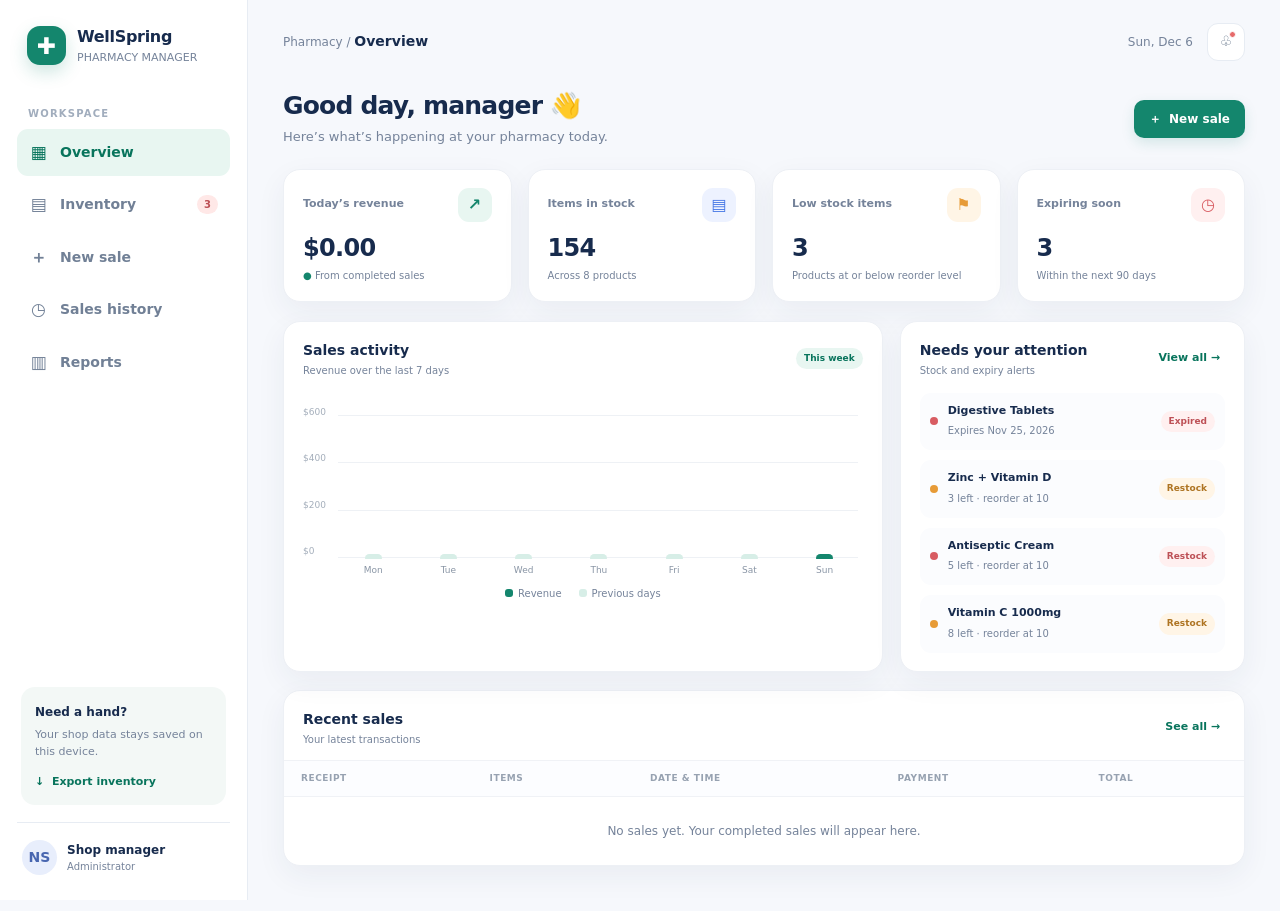
==== index.html @ 54e7984b "Build responsive pharmacy shop management app" ====
<!doctype html>
<html lang="en">
<head>
  <meta charset="utf-8">
  <meta name="viewport" content="width=device-width, initial-scale=1">
  <meta name="theme-color" content="#f6f8fc">
  <title>WellSpring Pharmacy — Shop manager</title>
  <style>
    :root{--ink:#172b4d;--muted:#75839a;--line:#e7ecf3;--bg:#f6f8fc;--white:#fff;--green:#14866d;--green-dark:#08745c;--green-soft:#e8f6f1;--blue:#4778e6;--blue-soft:#edf2ff;--orange:#e79b37;--orange-soft:#fff5e6;--red:#d85c62;--red-soft:#fff0f0;--shadow:0 10px 30px rgba(32,55,92,.06);--radius:17px}
    *{box-sizing:border-box}body{margin:0;background:var(--bg);color:var(--ink);font:14px/1.5 Inter,ui-sans-serif,system-ui,-apple-system,BlinkMacSystemFont,"Segoe UI",sans-serif}button,input,select{font:inherit}button{cursor:pointer}button:focus-visible,input:focus-visible,select:focus-visible{outline:3px solid #a9c5ff;outline-offset:2px}.shell{min-height:100vh}.sidebar{position:fixed;inset:0 auto 0 0;width:248px;background:#fff;border-right:1px solid var(--line);padding:25px 17px;display:flex;flex-direction:column;z-index:5}.brand{display:flex;align-items:center;gap:11px;padding:0 10px 30px}.brand-mark{width:39px;height:39px;border-radius:13px;background:var(--green);display:grid;place-items:center;color:#fff;font-size:23px;font-weight:700;box-shadow:0 7px 17px #14866d35}.brand-name{font-weight:750;font-size:16px;letter-spacing:-.3px}.brand-sub{font-size:11px;color:var(--muted);margin-top:1px}.nav-label{padding:9px 11px 8px;color:#a1adbd;font-size:10px;font-weight:750;letter-spacing:1.2px;text-transform:uppercase}.nav{display:grid;gap:5px}.nav-btn{display:flex;align-items:center;gap:12px;width:100%;border:0;background:transparent;color:#718096;text-align:left;padding:11px 12px;border-radius:11px;font-weight:600;transition:.18s}.nav-btn:hover{background:#f5f8fa;color:var(--ink)}.nav-btn.active{background:var(--green-soft);color:var(--green-dark)}.nav-icon{width:19px;text-align:center;font-size:17px}.nav-count{margin-left:auto;background:#ffe8e7;color:#bd5056;font-size:10px;font-weight:700;padding:2px 7px;border-radius:20px}.side-bottom{margin-top:auto}.help-card{background:#f3f8f6;padding:14px;border-radius:14px;margin:12px 4px 17px}.help-card strong{font-size:12px}.help-card p{color:var(--muted);font-size:11px;margin:5px 0 10px}.help-card button{border:0;background:transparent;color:var(--green-dark);font-weight:700;padding:0;font-size:11px}.profile{display:flex;align-items:center;gap:10px;border-top:1px solid var(--line);padding:17px 5px 0}.avatar{width:35px;height:35px;border-radius:50%;display:grid;place-items:center;background:#e8eefc;color:#4866b0;font-weight:750}.profile-name{font-size:12px;font-weight:700}.profile-role{font-size:10px;color:var(--muted)}.main{margin-left:248px;max-width:1800px;padding:0 35px 45px}.topbar{height:83px;display:flex;justify-content:space-between;align-items:center}.crumb{font-size:12px;color:var(--muted)}.crumb strong{color:var(--ink);font-size:14px}.top-actions{display:flex;align-items:center;gap:14px}.today{font-size:12px;color:var(--muted)}.icon-btn{width:38px;height:38px;border:1px solid var(--line);border-radius:11px;background:#fff;color:#5d6e84;position:relative}.icon-btn .dot{position:absolute;width:7px;height:7px;border-radius:50%;background:#e66a6a;right:8px;top:7px;border:1px solid white}.mobile-brand,.menu-toggle{display:none}.page{display:none}.page.active{display:block}.welcome{display:flex;justify-content:space-between;align-items:center;margin:8px 0 22px}.welcome h1{font-size:25px;line-height:1.2;letter-spacing:-.8px;margin:0 0 6px}.welcome p{color:var(--muted);margin:0;font-size:13px}.primary,.secondary,.danger-btn{border:0;border-radius:10px;padding:10px 15px;font-size:12px;font-weight:700;display:inline-flex;align-items:center;justify-content:center;gap:7px;transition:.15s}.primary{background:var(--green);color:white;box-shadow:0 5px 13px #14866d25}.primary:hover{background:var(--green-dark)}.secondary{background:white;border:1px solid var(--line);color:#4b5c72}.secondary:hover{background:#f7f9fc}.danger-btn{background:var(--red-soft);color:var(--red)}.stats{display:grid;grid-template-columns:repeat(4,minmax(0,1fr));gap:16px;margin-bottom:19px}.stat-card,.panel{background:#fff;border:1px solid #edf0f5;border-radius:var(--radius);box-shadow:var(--shadow)}.stat-card{padding:18px 19px;min-height:126px}.stat-top{display:flex;align-items:center;justify-content:space-between;color:var(--muted);font-size:11px;font-weight:600}.stat-icon{width:34px;height:34px;border-radius:11px;display:grid;place-items:center;font-size:16px}.stat-icon.green{background:var(--green-soft);color:var(--green)}.stat-icon.blue{background:var(--blue-soft);color:var(--blue)}.stat-icon.orange{background:var(--orange-soft);color:var(--orange)}.stat-icon.red{background:var(--red-soft);color:var(--red)}.stat-value{font-size:24px;letter-spacing:-.7px;font-weight:750;margin:8px 0 0}.stat-note{font-size:10px;color:var(--muted);margin-top:2px}.positive{color:var(--green);font-weight:700}.content-grid{display:grid;grid-template-columns:minmax(0,1.65fr) minmax(270px,.95fr);gap:17px;margin-bottom:18px}.panel{padding:18px 19px}.panel-head{display:flex;align-items:center;justify-content:space-between;margin-bottom:15px}.panel-title{font-size:14px;font-weight:730}.panel-sub{font-size:10px;color:var(--muted);margin-top:2px}.text-link{border:0;background:transparent;color:var(--green-dark);font-weight:700;font-size:11px;padding:5px}.chart-wrap{height:190px;position:relative;padding:16px 3px 22px 34px}.chart-grid{position:absolute;inset:22px 5px 24px 35px;display:flex;flex-direction:column;justify-content:space-between}.grid-line{height:1px;width:100%;background:#eef1f5}.chart-y{position:absolute;top:13px;left:0;bottom:24px;display:flex;flex-direction:column;justify-content:space-between;color:#a3adba;font-size:9px}.bars{position:absolute;inset:21px 5px 24px 37px;display:flex;align-items:end;justify-content:space-around;gap:9px}.bar-group{height:100%;flex:1;display:flex;align-items:end;justify-content:center;gap:4px;position:relative}.bar{width:min(17px,38%);border-radius:5px 5px 1px 1px;background:#d7eee7;min-height:4px}.bar.primary-bar{background:var(--green)}.bar-label{position:absolute;bottom:-19px;color:#8995a5;font-size:9px}.legend{display:flex;justify-content:center;gap:17px;margin-top:3px;color:var(--muted);font-size:10px}.legend span{display:flex;align-items:center;gap:5px}.legend i{width:8px;height:8px;border-radius:3px;background:var(--green)}.legend .light{background:#d7eee7}.alert-list{display:grid;gap:10px}.alert-item{display:flex;align-items:center;gap:10px;padding:10px;background:#fbfcfe;border-radius:11px}.alert-indicator{width:8px;height:8px;flex:none;border-radius:50%;background:var(--orange)}.alert-indicator.red{background:var(--red)}.alert-info{min-width:0;flex:1}.alert-info strong{display:block;font-size:11px;white-space:nowrap;overflow:hidden;text-overflow:ellipsis}.alert-info small{color:var(--muted);font-size:10px}.alert-tag,.badge{display:inline-flex;align-items:center;border-radius:20px;padding:4px 8px;font-size:9px;font-weight:700;white-space:nowrap}.alert-tag{background:var(--orange-soft);color:#ae7422}.alert-tag.red,.badge.expired{background:var(--red-soft);color:#bd5056}.table-panel{padding:0;overflow:hidden}.table-panel .panel-head{padding:18px 19px 13px;margin:0}.table-wrap{overflow:auto}table{width:100%;border-collapse:collapse;text-align:left;white-space:nowrap}th{font-size:9px;color:#97a2b1;font-weight:700;text-transform:uppercase;letter-spacing:.55px;padding:11px 17px;border-top:1px solid #f0f2f6;border-bottom:1px solid #f0f2f6;background:#fcfdff}td{padding:12px 17px;border-bottom:1px solid #f1f3f6;font-size:11px}tbody tr:last-child td{border-bottom:0}.product{display:flex;align-items:center;gap:9px}.product-icon{width:32px;height:32px;border-radius:9px;background:#eef5ff;display:grid;place-items:center;font-size:15px}.product strong{display:block;font-size:11px}.product small{display:block;color:var(--muted);font-size:9px;margin-top:1px}.qty{font-weight:700}.badge.ok{background:var(--green-soft);color:var(--green-dark)}.badge.low{background:var(--orange-soft);color:#ad7426}.badge.expiry{background:var(--blue-soft);color:#5573c7}.empty{padding:25px;text-align:center;color:var(--muted);font-size:12px}.section-title{font-size:20px;letter-spacing:-.5px;margin:8px 0 4px}.section-description{color:var(--muted);font-size:12px;margin:0 0 20px}.toolbar{display:flex;align-items:center;gap:9px;flex-wrap:wrap;margin-bottom:13px}.search-wrap{position:relative;flex:1;min-width:190px}.search-wrap input{width:100%;padding:10px 12px 10px 34px;border:1px solid var(--line);border-radius:10px;background:#fff;font-size:11px}.search-glass{position:absolute;left:12px;top:9px;color:#9aa6b5}.toolbar select,.form-field input,.form-field select{border:1px solid var(--line);border-radius:10px;padding:10px 12px;background:#fff;color:var(--ink);font-size:11px}.toolbar select{min-width:125px}.inventory-actions{display:flex;gap:8px}.action-btn{border:0;background:transparent;color:#7f8ba0;padding:5px 7px;border-radius:7px;font-size:12px}.action-btn:hover{background:#f0f5f3;color:var(--green-dark)}.sales-grid{display:grid;grid-template-columns:minmax(0,1.3fr) minmax(270px,.7fr);gap:17px}.sale-product{display:flex;align-items:center;justify-content:space-between;padding:12px 0;border-bottom:1px solid #f0f2f6;gap:12px}.sale-product:last-child{border:0}.sale-product strong{font-size:11px}.sale-product small{display:block;color:var(--muted);font-size:10px}.sale-right{display:flex;align-items:center;gap:10px}.sale-right b{font-size:11px}.add-cart{background:var(--green-soft);color:var(--green-dark);border:0;border-radius:8px;width:28px;height:28px;font-size:17px;font-weight:600}.cart-line{display:flex;justify-content:space-between;align-items:center;gap:8px;padding:11px 0;border-bottom:1px solid #f0f2f6;font-size:11px}.cart-line small{color:var(--muted);display:block}.qty-control{display:flex;align-items:center;gap:8px}.qty-control button{border:1px solid var(--line);background:#fff;border-radius:6px;width:22px;height:22px}.cart-total{display:flex;justify-content:space-between;border-top:1px solid var(--line);padding-top:14px;margin:12px 0;font-weight:750;font-size:14px}.cart-checkout{width:100%}.muted{color:var(--muted)}.report-cards{display:grid;grid-template-columns:repeat(3,minmax(0,1fr));gap:15px;margin-bottom:18px}.report-card{padding:17px;border-radius:14px;background:#fff;border:1px solid var(--line)}.report-card span{font-size:11px;color:var(--muted)}.report-card strong{display:block;font-size:21px;margin-top:5px}.modal-backdrop{position:fixed;inset:0;background:#14233c70;display:none;align-items:center;justify-content:center;padding:18px;z-index:20}.modal-backdrop.open{display:flex}.modal{width:min(100%,480px);max-height:90vh;overflow:auto;background:#fff;border-radius:18px;padding:22px;box-shadow:0 25px 80px #10244338}.modal-head{display:flex;justify-content:space-between;align-items:start;margin-bottom:16px}.modal-head h2{font-size:18px;margin:0}.modal-head p{font-size:11px;color:var(--muted);margin:4px 0 0}.close-btn{border:0;background:#f2f5f8;border-radius:8px;width:30px;height:30px;font-size:16px;color:#64738a}.form-grid{display:grid;grid-template-columns:1fr 1fr;gap:12px}.form-field{display:grid;gap:5px}.form-field.full{grid-column:1/-1}.form-field label{font-size:10px;font-weight:700;color:#5c6b80}.form-field input,.form-field select{width:100%;font-size:12px}.modal-actions{display:flex;justify-content:flex-end;gap:8px;margin-top:18px}.toast{position:fixed;bottom:23px;right:23px;padding:12px 16px;border-radius:11px;background:#183c36;color:white;font-size:12px;font-weight:650;box-shadow:var(--shadow);opacity:0;transform:translateY(10px);pointer-events:none;transition:.2s;z-index:30}.toast.show{opacity:1;transform:translateY(0)}.mobile-nav{display:none}
    @media(max-width:1100px){.main{padding-left:24px;padding-right:24px}.sidebar{width:220px}.main{margin-left:220px}.stats{gap:11px}.stat-card{padding:16px}.content-grid{grid-template-columns:minmax(0,1.4fr) minmax(250px,.9fr)}}
    @media(max-width:820px){.sidebar{width:72px;padding:20px 10px}.brand{justify-content:center;padding:0 0 26px}.brand-copy,.nav-label,.nav-btn .nav-text,.nav-count,.help-card,.profile-copy{display:none}.nav-btn{justify-content:center;padding:12px 8px}.nav-icon{font-size:19px}.profile{justify-content:center;padding-top:14px}.main{margin-left:72px}.stats{grid-template-columns:repeat(2,minmax(0,1fr))}.content-grid,.sales-grid{grid-template-columns:1fr}.alerts-panel{order:2}}
    @media(max-width:560px){body{padding-bottom:66px}.sidebar{display:none}.main{margin-left:0;padding:0 15px 25px}.topbar{height:63px}.mobile-brand{display:flex;align-items:center;gap:8px;font-weight:750;font-size:13px}.mobile-brand .brand-mark{width:30px;height:30px;border-radius:10px;font-size:18px}.topbar .crumb{display:none}.top-actions{gap:8px}.today{font-size:10px}.icon-btn{width:34px;height:34px}.welcome{align-items:flex-start;gap:10px;margin:8px 0 17px}.welcome h1{font-size:21px}.welcome p{font-size:11px}.welcome .primary{padding:9px 10px;font-size:10px;white-space:nowrap}.stats{gap:9px;margin-bottom:12px}.stat-card{min-height:111px;padding:13px;border-radius:14px}.stat-value{font-size:21px}.stat-top{font-size:10px}.stat-icon{width:30px;height:30px}.stat-note{font-size:9px}.content-grid{gap:12px;margin-bottom:12px}.panel{padding:14px;border-radius:14px}.table-panel{padding:0}.table-panel .panel-head{padding:15px 14px 11px}.table-panel th,.table-panel td{padding-left:12px;padding-right:12px}.chart-wrap{height:170px}.report-cards{grid-template-columns:1fr;gap:9px}.report-card{padding:13px}.report-card strong{font-size:18px}.section-title{font-size:19px}.mobile-nav{position:fixed;display:flex;inset:auto 0 0;height:64px;background:#fff;border-top:1px solid var(--line);z-index:10;justify-content:space-around;padding:5px 4px max(5px,env(safe-area-inset-bottom))}.mobile-nav .nav-btn{display:flex;flex-direction:column;gap:2px;width:25%;padding:5px 1px;font-size:9px;border-radius:9px}.mobile-nav .nav-icon{font-size:17px}.mobile-nav .nav-text{display:block}.mobile-nav .nav-count{display:none}.toolbar select{flex:1;min-width:95px}.search-wrap{min-width:100%}.inventory-actions{margin-left:auto}.toast{left:15px;right:15px;bottom:76px;text-align:center}.form-grid{grid-template-columns:1fr}.form-field.full{grid-column:auto}.modal{padding:18px}}
  </style>
</head>
<body>
  <div class="shell">
    <aside class="sidebar" aria-label="Main navigation">
      <div class="brand"><div class="brand-mark">✚</div><div class="brand-copy"><div class="brand-name">WellSpring</div><div class="brand-sub">PHARMACY MANAGER</div></div></div>
      <div class="nav-label">Workspace</div>
      <nav class="nav">
        <button class="nav-btn active" data-page="dashboard"><span class="nav-icon">▦</span><span class="nav-text">Overview</span></button>
        <button class="nav-btn" data-page="inventory"><span class="nav-icon">▤</span><span class="nav-text">Inventory</span><span class="nav-count" id="lowStockCount">0</span></button>
        <button class="nav-btn" data-page="sales"><span class="nav-icon">＋</span><span class="nav-text">New sale</span></button>
        <button class="nav-btn" data-page="history"><span class="nav-icon">◷</span><span class="nav-text">Sales history</span></button>
        <button class="nav-btn" data-page="reports"><span class="nav-icon">▥</span><span class="nav-text">Reports</span></button>
      </nav>
      <div class="side-bottom"><div class="help-card"><strong>Need a hand?</strong><p>Your shop data stays saved on this device.</p><button id="exportSide">↓ &nbsp;Export inventory</button></div><div class="profile"><div class="avatar">NS</div><div class="profile-copy"><div class="profile-name">Shop manager</div><div class="profile-role">Administrator</div></div></div></div>
    </aside>
    <main class="main">
      <header class="topbar"><div class="mobile-brand"><div class="brand-mark">✚</div>WellSpring</div><div class="crumb">Pharmacy / <strong id="crumbTitle">Overview</strong></div><div class="top-actions"><span class="today" id="todayLabel"></span><button class="icon-btn" id="alertButton" aria-label="View stock alerts">♧<span class="dot"></span></button></div></header>
      <section class="page active" id="page-dashboard">
        <div class="welcome"><div><h1>Good day, manager 👋</h1><p>Here’s what’s happening at your pharmacy today.</p></div><button class="primary" data-go="sales">＋ &nbsp;New sale</button></div>
        <div class="stats">
          <article class="stat-card"><div class="stat-top"><span>Today’s revenue</span><span class="stat-icon green">↗</span></div><div class="stat-value" id="todayRevenue">$0.00</div><div class="stat-note"><span class="positive">●</span> From completed sales</div></article>
          <article class="stat-card"><div class="stat-top"><span>Items in stock</span><span class="stat-icon blue">▤</span></div><div class="stat-value" id="stockCount">0</div><div class="stat-note">Across <span id="productCount">0</span> products</div></article>
          <article class="stat-card"><div class="stat-top"><span>Low stock items</span><span class="stat-icon orange">⚑</span></div><div class="stat-value" id="lowCount">0</div><div class="stat-note">Products at or below reorder level</div></article>
          <article class="stat-card"><div class="stat-top"><span>Expiring soon</span><span class="stat-icon red">◷</span></div><div class="stat-value" id="expiringCount">0</div><div class="stat-note">Within the next 90 days</div></article>
        </div>
        <div class="content-grid">
          <section class="panel"><div class="panel-head"><div><div class="panel-title">Sales activity</div><div class="panel-sub">Revenue over the last 7 days</div></div><span class="badge ok">This week</span></div><div class="chart-wrap"><div class="chart-y"><span>$600</span><span>$400</span><span>$200</span><span>$0</span></div><div class="chart-grid"><i class="grid-line"></i><i class="grid-line"></i><i class="grid-line"></i><i class="grid-line"></i></div><div class="bars" id="salesChart"></div></div><div class="legend"><span><i></i>Revenue</span><span><i class="light"></i>Previous days</span></div></section>
          <section class="panel alerts-panel"><div class="panel-head"><div><div class="panel-title">Needs your attention</div><div class="panel-sub">Stock and expiry alerts</div></div><button class="text-link" data-go="inventory">View all →</button></div><div class="alert-list" id="alertList"></div></section>
        </div>
        <section class="panel table-panel"><div class="panel-head"><div><div class="panel-title">Recent sales</div><div class="panel-sub">Your latest transactions</div></div><button class="text-link" data-go="history">See all →</button></div><div class="table-wrap"><table><thead><tr><th>Receipt</th><th>Items</th><th>Date & time</th><th>Payment</th><th>Total</th></tr></thead><tbody id="recentSales"></tbody></table></div></section>
      </section>
      <section class="page" id="page-inventory"><h1 class="section-title">Inventory</h1><p class="section-description">Keep track of medicines, quantities, and expiry dates.</p><div class="toolbar"><div class="search-wrap"><span class="search-glass">⌕</span><input id="inventorySearch" type="search" placeholder="Search medicine or category…" aria-label="Search inventory"></div><select id="stockFilter" aria-label="Filter stock"><option value="all">All stock</option><option value="low">Low stock</option><option value="expiry">Expiring soon</option></select><div class="inventory-actions"><button class="secondary" id="exportButton">↓ Export</button><button class="primary" id="addMedicine">＋ Add medicine</button></div></div><section class="panel table-panel"><div class="table-wrap"><table><thead><tr><th>Medicine</th><th>Category</th><th>Stock</th><th>Unit price</th><th>Expiry date</th><th>Status</th><th></th></tr></thead><tbody id="inventoryRows"></tbody></table></div></section></section>
      <section class="page" id="page-sales"><h1 class="section-title">New sale</h1><p class="section-description">Add items to the basket and complete a sale to update your stock.</p><div class="sales-grid"><section class="panel"><div class="panel-head"><div><div class="panel-title">Available medicines</div><div class="panel-sub">Choose products to add to this sale</div></div></div><div class="search-wrap" style="margin-bottom:8px"><span class="search-glass">⌕</span><input id="saleSearch" type="search" placeholder="Find a medicine…" aria-label="Search medicines"></div><div id="saleProducts"></div></section><section class="panel"><div class="panel-head"><div><div class="panel-title">Current sale</div><div class="panel-sub">Review your items before checkout</div></div><button class="text-link" id="clearCart">Clear</button></div><div id="cartItems"></div><div class="cart-total"><span>Total</span><span id="cartTotal">$0.00</span></div><button class="primary cart-checkout" id="checkout">Complete sale →</button></section></div></section>
      <section class="page" id="page-history"><h1 class="section-title">Sales history</h1><p class="section-description">A record of all completed transactions on this device.</p><section class="panel table-panel"><div class="table-wrap"><table><thead><tr><th>Receipt</th><th>Items</th><th>Date & time</th><th>Payment</th><th>Total</th></tr></thead><tbody id="historyRows"></tbody></table></div></section></section>
      <section class="page" id="page-reports"><h1 class="section-title">Reports</h1><p class="section-description">A quick view of your shop’s sales and inventory health.</p><div class="report-cards"><div class="report-card"><span>Revenue today</span><strong id="reportToday">$0.00</strong></div><div class="report-card"><span>Revenue this week</span><strong id="reportWeek">$0.00</strong></div><div class="report-card"><span>Transactions recorded</span><strong id="reportTransactions">0</strong></div></div><section class="panel table-panel"><div class="panel-head"><div><div class="panel-title">Inventory overview</div><div class="panel-sub">Current stock status for each product</div></div><button class="secondary" id="reportExport">↓ Export inventory</button></div><div class="table-wrap"><table><thead><tr><th>Medicine</th><th>Category</th><th>Stock</th><th>Unit price</th><th>Expiry date</th><th>Status</th></tr></thead><tbody id="reportInventoryRows"></tbody></table></div></section></section>
    </main>
    <nav class="mobile-nav" aria-label="Mobile navigation"><button class="nav-btn active" data-page="dashboard"><span class="nav-icon">▦</span><span class="nav-text">Home</span></button><button class="nav-btn" data-page="inventory"><span class="nav-icon">▤</span><span class="nav-text">Stock</span></button><button class="nav-btn" data-page="sales"><span class="nav-icon">＋</span><span class="nav-text">New sale</span></button><button class="nav-btn" data-page="history"><span class="nav-icon">◷</span><span class="nav-text">History</span></button></nav>
  </div>
  <div class="modal-backdrop" id="medicineModal" role="dialog" aria-modal="true" aria-labelledby="modalTitle"><form class="modal" id="medicineForm"><div class="modal-head"><div><h2 id="modalTitle">Add medicine</h2><p>Enter product details for your inventory.</p></div><button type="button" class="close-btn" id="closeModal" aria-label="Close">×</button></div><div class="form-grid"><div class="form-field full"><label for="medName">Medicine name *</label><input id="medName" name="name" required maxlength="60" placeholder="e.g. Paracetamol 500mg"></div><div class="form-field"><label for="medCategory">Category *</label><select id="medCategory" name="category" required><option value="">Choose category</option><option>Pain relief</option><option>Cold & flu</option><option>Vitamins</option><option>First aid</option><option>Digestive health</option><option>Prescription</option><option>Other</option></select></div><div class="form-field"><label for="medPrice">Unit price *</label><input id="medPrice" name="price" type="number" min="0.01" step="0.01" required placeholder="0.00"></div><div class="form-field"><label for="medQuantity">Quantity in stock *</label><input id="medQuantity" name="quantity" type="number" min="0" step="1" required placeholder="0"></div><div class="form-field"><label for="medThreshold">Low stock alert at</label><input id="medThreshold" name="threshold" type="number" min="0" step="1" value="10"></div><div class="form-field full"><label for="medExpiry">Expiry date *</label><input id="medExpiry" name="expiry" type="date" required></div></div><div class="modal-actions"><button type="button" class="secondary" id="cancelModal">Cancel</button><button class="primary" type="submit">Save medicine</button></div></form></div>
  <div class="toast" id="toast" role="status" aria-live="polite"></div>
  <script>
    const seedInventory = [
      {id:'m1',name:'Paracetamol 500mg',category:'Pain relief',quantity:48,price:4.50,expiry:'2027-06-15',threshold:15,icon:'💊'},
      {id:'m2',name:'Vitamin C 1000mg',category:'Vitamins',quantity:8,price:12.99,expiry:'2027-02-20',threshold:10,icon:'🍊'},
      {id:'m3',name:'Cough Relief Syrup',category:'Cold & flu',quantity:22,price:8.75,expiry:'2027-04-10',threshold:8,icon:'🧴'},
      {id:'m4',name:'Antiseptic Cream',category:'First aid',quantity:5,price:6.25,expiry:'2026-12-18',threshold:10,icon:'🩹'},
      {id:'m5',name:'Ibuprofen 200mg',category:'Pain relief',quantity:36,price:5.25,expiry:'2027-08-03',threshold:12,icon:'💊'},
      {id:'m6',name:'Digestive Tablets',category:'Digestive health',quantity:18,price:7.50,expiry:'2026-11-25',threshold:8,icon:'🌿'},
      {id:'m7',name:'Allergy Relief 10mg',category:'Prescription',quantity:14,price:9.99,expiry:'2027-05-30',threshold:8,icon:'💊'},
      {id:'m8',name:'Zinc + Vitamin D',category:'Vitamins',quantity:3,price:14.50,expiry:'2027-01-12',threshold:10,icon:'☀️'}
    ];
    const readStore=(key,fallback)=>{try{const v=JSON.parse(localStorage.getItem(key));return v??fallback}catch{return fallback}};
    let inventory=readStore('wellspring_inventory',seedInventory),sales=readStore('wellspring_sales',[]),cart={};
    const $=s=>document.querySelector(s), $$=s=>Array.from(document.querySelectorAll(s));
    const money=n=>new Intl.NumberFormat(undefined,{style:'currency',currency:'USD'}).format(Number(n)||0);
    const esc=s=>String(s??'').replace(/[&<>"']/g,c=>({'&':'&amp;','<':'&lt;','>':'&gt;','"':'&quot;',"'":'&#39;'}[c]));
    const todayISO=()=>{const d=new Date();return new Date(d.getTime()-d.getTimezoneOffset()*60000).toISOString().slice(0,10)};
    const dateLabel=s=>new Date(`${s}T00:00:00`).toLocaleDateString(undefined,{month:'short',day:'numeric',year:'numeric'});
    const expiryDays=m=>Math.ceil((new Date(`${m.expiry}T00:00:00`)-new Date(`${todayISO()}T00:00:00`))/86400000);
    const lowStock=m=>Number(m.quantity)<=Number(m.threshold||10);
    const expiring=m=>expiryDays(m)>=0&&expiryDays(m)<=90;
    const stockStatus=m=>lowStock(m)?'<span class="badge low">Low stock</span>':expiring(m)?'<span class="badge expiry">Expiring soon</span>':expiryDays(m)<0?'<span class="badge expired">Expired</span>':'<span class="badge ok">In stock</span>';
    const save=()=>{localStorage.setItem('wellspring_inventory',JSON.stringify(inventory));localStorage.setItem('wellspring_sales',JSON.stringify(sales));};
    const toast=msg=>{const el=$('#toast');el.textContent=msg;el.classList.add('show');clearTimeout(toast.timer);toast.timer=setTimeout(()=>el.classList.remove('show'),2500)};
    const emptyRow=(n,msg)=>`<tr><td colspan="${n}" class="empty">${esc(msg)}</td></tr>`;
    const productCell=m=>`<div class="product"><div class="product-icon">${esc(m.icon||'💊')}</div><div><strong>${esc(m.name)}</strong><small>${esc(m.id.toUpperCase())}</small></div></div>`;
    function setPage(name){$$('.page').forEach(p=>p.classList.toggle('active',p.id===`page-${name}`));$$('[data-page]').forEach(b=>b.classList.toggle('active',b.dataset.page===name));$('#crumbTitle').textContent=({dashboard:'Overview',inventory:'Inventory',sales:'New sale',history:'Sales history',reports:'Reports'})[name]||'Overview';if(name==='sales')renderSaleProducts();window.scrollTo({top:0,behavior:'smooth'});}
    function renderInventory(){const q=$('#inventorySearch').value.toLowerCase(),filter=$('#stockFilter').value;const rows=inventory.filter(m=>`${m.name} ${m.category}`.toLowerCase().includes(q)).filter(m=>filter==='low'?lowStock(m):filter==='expiry'?expiring(m):true);$('#inventoryRows').innerHTML=rows.length?rows.map(m=>`<tr><td>${productCell(m)}</td><td>${esc(m.category)}</td><td class="qty">${Number(m.quantity)} units</td><td>${money(m.price)}</td><td>${dateLabel(m.expiry)}</td><td>${stockStatus(m)}</td><td><button class="action-btn" data-edit="${esc(m.id)}" aria-label="Edit ${esc(m.name)}">✎</button><button class="action-btn" data-delete="${esc(m.id)}" aria-label="Delete ${esc(m.name)}">×</button></td></tr>`).join(''):emptyRow(7,'No medicines match your search.');$('#reportInventoryRows').innerHTML=inventory.length?inventory.map(m=>`<tr><td>${productCell(m)}</td><td>${esc(m.category)}</td><td class="qty">${Number(m.quantity)} units</td><td>${money(m.price)}</td><td>${dateLabel(m.expiry)}</td><td>${stockStatus(m)}</td></tr>`).join(''):emptyRow(6,'No medicines in inventory yet.');}
    function renderAlerts(){const flagged=inventory.filter(m=>lowStock(m)||expiring(m)||expiryDays(m)<0).sort((a,b)=>Math.min(a.quantity-a.threshold,expiryDays(a))-Math.min(b.quantity-b.threshold,expiryDays(b))).slice(0,4);$('#lowStockCount').textContent=inventory.filter(lowStock).length;$('#alertList').innerHTML=flagged.length?flagged.map(m=>`<div class="alert-item"><span class="alert-indicator ${expiryDays(m)<=30?'red':''}"></span><div class="alert-info"><strong>${esc(m.name)}</strong><small>${lowStock(m)?`${m.quantity} left · reorder at ${m.threshold}`:`Expires ${dateLabel(m.expiry)}`}</small></div><span class="alert-tag ${expiryDays(m)<=30?'red':''}">${expiryDays(m)<0?'Expired':lowStock(m)?'Restock':`${expiryDays(m)} days`}</span></div>`).join(''):'<div class="empty">All clear — no stock alerts 🎉</div>';}
    function renderSales(){const recent=[...sales].sort((a,b)=>b.timestamp-a.timestamp),markup=recent.slice(0,6).map(s=>`<tr><td><strong>${esc(s.id)}</strong></td><td>${s.items.reduce((n,i)=>n+i.quantity,0)} items</td><td>${new Date(s.timestamp).toLocaleString(undefined,{month:'short',day:'numeric',hour:'numeric',minute:'2-digit'})}</td><td><span class="badge ok">${esc(s.payment||'Cash')}</span></td><td><strong>${money(s.total)}</strong></td></tr>`).join('');$('#recentSales').innerHTML=markup||emptyRow(5,'No sales yet. Your completed sales will appear here.');$('#historyRows').innerHTML=recent.length?recent.map(s=>`<tr><td><strong>${esc(s.id)}</strong></td><td>${s.items.map(i=>`${esc(i.name)} ×${i.quantity}`).join(', ')}</td><td>${new Date(s.timestamp).toLocaleString(undefined,{year:'numeric',month:'short',day:'numeric',hour:'numeric',minute:'2-digit'})}</td><td><span class="badge ok">${esc(s.payment||'Cash')}</span></td><td><strong>${money(s.total)}</strong></td></tr>`).join(''):emptyRow(5,'No transactions recorded yet.');}
    function renderChart(){const days=Array.from({length:7},(_,i)=>{const d=new Date();d.setDate(d.getDate()-(6-i));return d});const amounts=days.map(d=>sales.filter(s=>new Date(s.timestamp).toDateString()===d.toDateString()).reduce((sum,s)=>sum+s.total,0));const max=Math.max(600,...amounts);$('#salesChart').innerHTML=days.map((d,i)=>`<div class="bar-group"><div class="bar ${i===6?'primary-bar':''}" style="height:${Math.max(3,amounts[i]/max*100)}%" title="${money(amounts[i])}"></div><span class="bar-label">${d.toLocaleDateString(undefined,{weekday:'short'})}</span></div>`).join('');}
    function renderSaleProducts(){const q=$('#saleSearch').value.toLowerCase();const found=inventory.filter(m=>m.quantity>0&&`${m.name} ${m.category}`.toLowerCase().includes(q));$('#saleProducts').innerHTML=found.length?found.map(m=>`<div class="sale-product"><div class="product"><div class="product-icon">${esc(m.icon||'💊')}</div><div><strong>${esc(m.name)}</strong><small>${Number(m.quantity)} in stock · ${money(m.price)}</small></div></div><div class="sale-right"><b>${money(m.price)}</b><button class="add-cart" data-add-cart="${esc(m.id)}" aria-label="Add ${esc(m.name)} to sale">+</button></div></div>`).join(''):'<div class="empty">No available medicines found.</div>';renderCart();}
    function renderCart(){const entries=Object.entries(cart).filter(([id,n])=>n>0),total=entries.reduce((sum,[id,n])=>sum+(inventory.find(m=>m.id===id)?.price||0)*n,0);$('#cartItems').innerHTML=entries.length?entries.map(([id,n])=>{const m=inventory.find(x=>x.id===id);if(!m)return '';return `<div class="cart-line"><div><strong>${esc(m.name)}</strong><small>${money(m.price)} each</small></div><div class="qty-control"><button data-cart-change="${esc(id)}" data-delta="-1" aria-label="Remove one">−</button><b>${n}</b><button data-cart-change="${esc(id)}" data-delta="1" aria-label="Add one">+</button></div><strong>${money(m.price*n)}</strong></div>`}).join(''):'<div class="empty">Your basket is empty. Add a medicine to get started.</div>';$('#cartTotal').textContent=money(total);$('#checkout').disabled=!entries.length;$('#checkout').style.opacity=entries.length?'1':'.55';}
    function render(){inventory=Array.isArray(inventory)?inventory:[];sales=Array.isArray(sales)?sales:[];const low=inventory.filter(lowStock).length,expiry=inventory.filter(expiring).length;const todaySales=sales.filter(s=>new Date(s.timestamp).toDateString()===new Date().toDateString());const todayTotal=todaySales.reduce((a,s)=>a+s.total,0);const weekTotal=sales.filter(s=>Date.now()-s.timestamp<7*86400000).reduce((a,s)=>a+s.total,0);$('#todayRevenue').textContent=money(todayTotal);$('#stockCount').textContent=inventory.reduce((a,m)=>a+Number(m.quantity||0),0).toLocaleString();$('#productCount').textContent=inventory.length;$('#lowCount').textContent=low;$('#expiringCount').textContent=expiry;$('#reportToday').textContent=money(todayTotal);$('#reportWeek').textContent=money(weekTotal);$('#reportTransactions').textContent=sales.length;renderInventory();renderAlerts();renderSales();renderChart();renderCart();}
    function exportCSV(){const rows=[['Medicine','Category','Quantity','Unit price','Expiry date','Low stock threshold'],...inventory.map(m=>[m.name,m.category,m.quantity,m.price,m.expiry,m.threshold])];const csv=rows.map(row=>row.map(v=>`"${String(v??'').replace(/"/g,'""')}"`).join(',')).join('\n');const a=document.createElement('a');a.href=URL.createObjectURL(new Blob([csv],{type:'text/csv'}));a.download='wellspring-inventory.csv';a.click();URL.revokeObjectURL(a.href);toast('Inventory exported as CSV');}
    function openMedicine(m=null){$('#medicineForm').reset();$('#medicineForm').dataset.editId=m?.id||'';$('#modalTitle').textContent=m?'Edit medicine':'Add medicine';$('#medName').value=m?.name||'';$('#medCategory').value=m?.category||'';$('#medPrice').value=m?.price??'';$('#medQuantity').value=m?.quantity??'';$('#medExpiry').value=m?.expiry||'';$('#medThreshold').value=m?.threshold??10;$('#medicineModal').classList.add('open');$('#medName').focus();}
    function closeMedicine(){$('#medicineModal').classList.remove('open');}
    $$('.nav-btn[data-page]').forEach(b=>b.addEventListener('click',()=>setPage(b.dataset.page)));$$('[data-go]').forEach(b=>b.addEventListener('click',()=>setPage(b.dataset.go)));
    $('#todayLabel').textContent=new Date().toLocaleDateString(undefined,{weekday:'short',month:'short',day:'numeric'});$('#inventorySearch').addEventListener('input',renderInventory);$('#stockFilter').addEventListener('change',renderInventory);$('#saleSearch').addEventListener('input',renderSaleProducts);
    $('#addMedicine').addEventListener('click',()=>openMedicine());$('#closeModal').addEventListener('click',closeMedicine);$('#cancelModal').addEventListener('click',closeMedicine);$('#medicineModal').addEventListener('click',e=>{if(e.target===$('#medicineModal'))closeMedicine()});$('#exportButton').addEventListener('click',exportCSV);$('#exportSide').addEventListener('click',exportCSV);$('#reportExport').addEventListener('click',exportCSV);$('#alertButton').addEventListener('click',()=>setPage('inventory'));
    $('#medicineForm').addEventListener('submit',e=>{e.preventDefault();const f=new FormData(e.currentTarget),id=e.currentTarget.dataset.editId;const m={id:id||`m${Date.now()}`,name:f.get('name').trim(),category:f.get('category'),price:Number(f.get('price')),quantity:Number(f.get('quantity')),threshold:Number(f.get('threshold')||10),expiry:f.get('expiry'),icon:'💊'};if(id){const index=inventory.findIndex(x=>x.id===id);if(index>=0)m.icon=inventory[index].icon;inventory[index]=m;toast('Medicine updated successfully')}else{inventory.unshift(m);toast('Medicine added to inventory')}save();closeMedicine();render();});
    $('#inventoryRows').addEventListener('click',e=>{const edit=e.target.closest('[data-edit]'),del=e.target.closest('[data-delete]');if(edit){const m=inventory.find(x=>x.id===edit.dataset.edit);if(m)openMedicine(m)}if(del){const m=inventory.find(x=>x.id===del.dataset.delete);if(m&&confirm(`Remove ${m.name} from inventory?`)){inventory=inventory.filter(x=>x.id!==m.id);delete cart[m.id];save();render();toast('Medicine removed')}}});
    $('#saleProducts').addEventListener('click',e=>{const b=e.target.closest('[data-add-cart]');if(!b)return;const m=inventory.find(x=>x.id===b.dataset.addCart);if(m&&(cart[m.id]||0)<m.quantity){cart[m.id]=(cart[m.id]||0)+1;renderCart()}else toast('No more stock available')});$('#cartItems').addEventListener('click',e=>{const b=e.target.closest('[data-cart-change]');if(!b)return;const id=b.dataset.cartChange,next=(cart[id]||0)+Number(b.dataset.delta),m=inventory.find(x=>x.id===id);if(next<=0)delete cart[id];else if(next<=m.quantity)cart[id]=next;else toast('Quantity exceeds available stock');renderCart()});$('#clearCart').addEventListener('click',()=>{cart={};renderCart()});
    $('#checkout').addEventListener('click',()=>{const items=Object.entries(cart).map(([id,quantity])=>{const m=inventory.find(x=>x.id===id);return m?{id:m.id,name:m.name,quantity,price:m.price}:null}).filter(Boolean);if(!items.length)return;if(items.some(i=>inventory.find(m=>m.id===i.id).quantity<i.quantity)){toast('Please check available stock');return}items.forEach(i=>{inventory.find(m=>m.id===i.id).quantity-=i.quantity});const total=items.reduce((sum,i)=>sum+i.price*i.quantity,0);sales.unshift({id:`WS-${Date.now().toString().slice(-7)}`,timestamp:Date.now(),items,total,payment:'Cash'});cart={};save();render();renderSaleProducts();toast(`Sale complete · ${money(total)}`)});
    $$('.nav-btn[data-page="dashboard"]').forEach(b=>b.addEventListener('click',()=>{}));document.addEventListener('keydown',e=>{if(e.key==='Escape')closeMedicine()});render();
  </script>
</body>
</html>
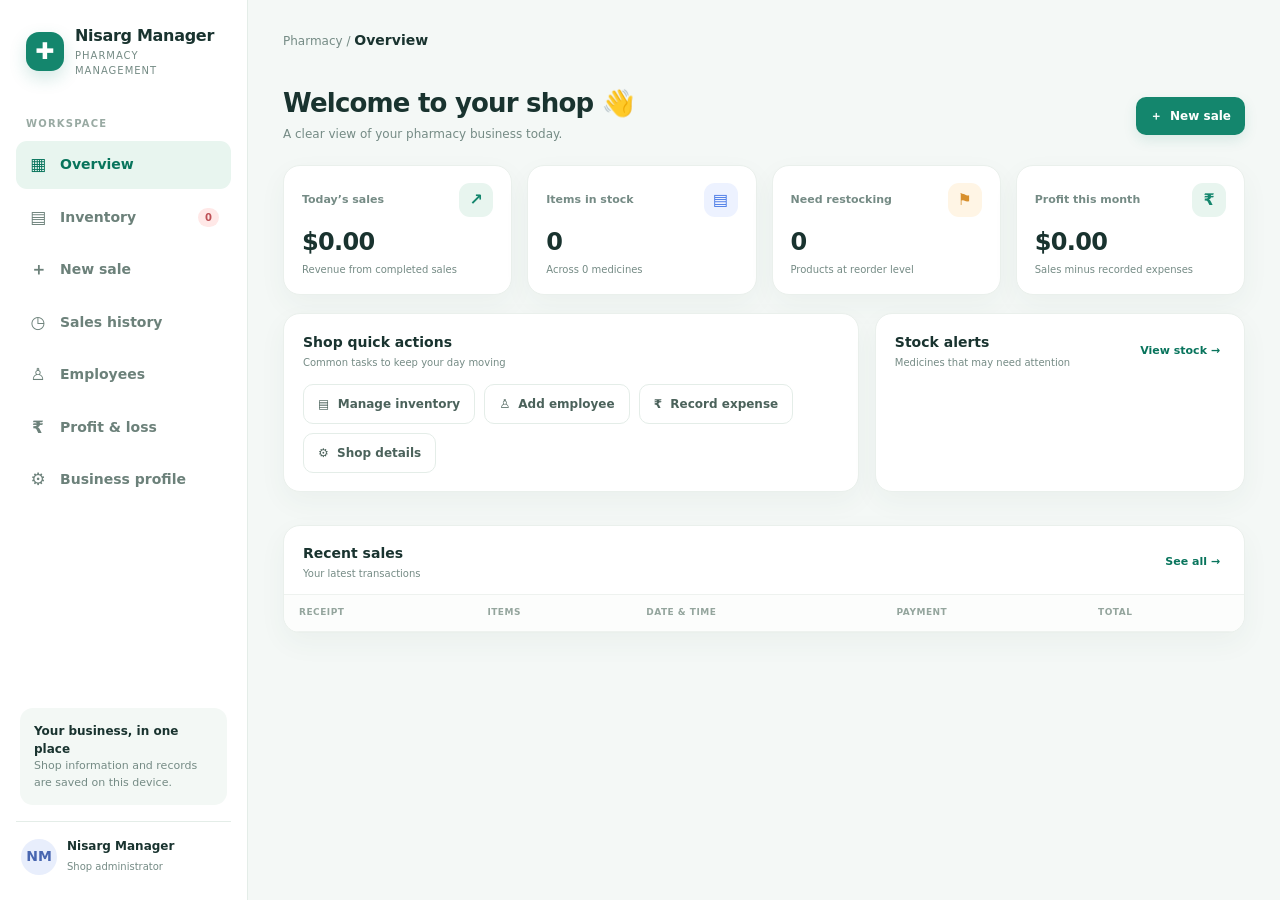
==== commit b609edd7: "Rename app and add business profile, employees, and profit and loss" ====
--- a/index.html
+++ b/index.html
@@ -1,102 +1,31 @@
 <!doctype html>
 <html lang="en">
 <head>
-  <meta charset="utf-8">
-  <meta name="viewport" content="width=device-width, initial-scale=1">
-  <meta name="theme-color" content="#f6f8fc">
-  <title>WellSpring Pharmacy — Shop manager</title>
-  <style>
-    :root{--ink:#172b4d;--muted:#75839a;--line:#e7ecf3;--bg:#f6f8fc;--white:#fff;--green:#14866d;--green-dark:#08745c;--green-soft:#e8f6f1;--blue:#4778e6;--blue-soft:#edf2ff;--orange:#e79b37;--orange-soft:#fff5e6;--red:#d85c62;--red-soft:#fff0f0;--shadow:0 10px 30px rgba(32,55,92,.06);--radius:17px}
-    *{box-sizing:border-box}body{margin:0;background:var(--bg);color:var(--ink);font:14px/1.5 Inter,ui-sans-serif,system-ui,-apple-system,BlinkMacSystemFont,"Segoe UI",sans-serif}button,input,select{font:inherit}button{cursor:pointer}button:focus-visible,input:focus-visible,select:focus-visible{outline:3px solid #a9c5ff;outline-offset:2px}.shell{min-height:100vh}.sidebar{position:fixed;inset:0 auto 0 0;width:248px;background:#fff;border-right:1px solid var(--line);padding:25px 17px;display:flex;flex-direction:column;z-index:5}.brand{display:flex;align-items:center;gap:11px;padding:0 10px 30px}.brand-mark{width:39px;height:39px;border-radius:13px;background:var(--green);display:grid;place-items:center;color:#fff;font-size:23px;font-weight:700;box-shadow:0 7px 17px #14866d35}.brand-name{font-weight:750;font-size:16px;letter-spacing:-.3px}.brand-sub{font-size:11px;color:var(--muted);margin-top:1px}.nav-label{padding:9px 11px 8px;color:#a1adbd;font-size:10px;font-weight:750;letter-spacing:1.2px;text-transform:uppercase}.nav{display:grid;gap:5px}.nav-btn{display:flex;align-items:center;gap:12px;width:100%;border:0;background:transparent;color:#718096;text-align:left;padding:11px 12px;border-radius:11px;font-weight:600;transition:.18s}.nav-btn:hover{background:#f5f8fa;color:var(--ink)}.nav-btn.active{background:var(--green-soft);color:var(--green-dark)}.nav-icon{width:19px;text-align:center;font-size:17px}.nav-count{margin-left:auto;background:#ffe8e7;color:#bd5056;font-size:10px;font-weight:700;padding:2px 7px;border-radius:20px}.side-bottom{margin-top:auto}.help-card{background:#f3f8f6;padding:14px;border-radius:14px;margin:12px 4px 17px}.help-card strong{font-size:12px}.help-card p{color:var(--muted);font-size:11px;margin:5px 0 10px}.help-card button{border:0;background:transparent;color:var(--green-dark);font-weight:700;padding:0;font-size:11px}.profile{display:flex;align-items:center;gap:10px;border-top:1px solid var(--line);padding:17px 5px 0}.avatar{width:35px;height:35px;border-radius:50%;display:grid;place-items:center;background:#e8eefc;color:#4866b0;font-weight:750}.profile-name{font-size:12px;font-weight:700}.profile-role{font-size:10px;color:var(--muted)}.main{margin-left:248px;max-width:1800px;padding:0 35px 45px}.topbar{height:83px;display:flex;justify-content:space-between;align-items:center}.crumb{font-size:12px;color:var(--muted)}.crumb strong{color:var(--ink);font-size:14px}.top-actions{display:flex;align-items:center;gap:14px}.today{font-size:12px;color:var(--muted)}.icon-btn{width:38px;height:38px;border:1px solid var(--line);border-radius:11px;background:#fff;color:#5d6e84;position:relative}.icon-btn .dot{position:absolute;width:7px;height:7px;border-radius:50%;background:#e66a6a;right:8px;top:7px;border:1px solid white}.mobile-brand,.menu-toggle{display:none}.page{display:none}.page.active{display:block}.welcome{display:flex;justify-content:space-between;align-items:center;margin:8px 0 22px}.welcome h1{font-size:25px;line-height:1.2;letter-spacing:-.8px;margin:0 0 6px}.welcome p{color:var(--muted);margin:0;font-size:13px}.primary,.secondary,.danger-btn{border:0;border-radius:10px;padding:10px 15px;font-size:12px;font-weight:700;display:inline-flex;align-items:center;justify-content:center;gap:7px;transition:.15s}.primary{background:var(--green);color:white;box-shadow:0 5px 13px #14866d25}.primary:hover{background:var(--green-dark)}.secondary{background:white;border:1px solid var(--line);color:#4b5c72}.secondary:hover{background:#f7f9fc}.danger-btn{background:var(--red-soft);color:var(--red)}.stats{display:grid;grid-template-columns:repeat(4,minmax(0,1fr));gap:16px;margin-bottom:19px}.stat-card,.panel{background:#fff;border:1px solid #edf0f5;border-radius:var(--radius);box-shadow:var(--shadow)}.stat-card{padding:18px 19px;min-height:126px}.stat-top{display:flex;align-items:center;justify-content:space-between;color:var(--muted);font-size:11px;font-weight:600}.stat-icon{width:34px;height:34px;border-radius:11px;display:grid;place-items:center;font-size:16px}.stat-icon.green{background:var(--green-soft);color:var(--green)}.stat-icon.blue{background:var(--blue-soft);color:var(--blue)}.stat-icon.orange{background:var(--orange-soft);color:var(--orange)}.stat-icon.red{background:var(--red-soft);color:var(--red)}.stat-value{font-size:24px;letter-spacing:-.7px;font-weight:750;margin:8px 0 0}.stat-note{font-size:10px;color:var(--muted);margin-top:2px}.positive{color:var(--green);font-weight:700}.content-grid{display:grid;grid-template-columns:minmax(0,1.65fr) minmax(270px,.95fr);gap:17px;margin-bottom:18px}.panel{padding:18px 19px}.panel-head{display:flex;align-items:center;justify-content:space-between;margin-bottom:15px}.panel-title{font-size:14px;font-weight:730}.panel-sub{font-size:10px;color:var(--muted);margin-top:2px}.text-link{border:0;background:transparent;color:var(--green-dark);font-weight:700;font-size:11px;padding:5px}.chart-wrap{height:190px;position:relative;padding:16px 3px 22px 34px}.chart-grid{position:absolute;inset:22px 5px 24px 35px;display:flex;flex-direction:column;justify-content:space-between}.grid-line{height:1px;width:100%;background:#eef1f5}.chart-y{position:absolute;top:13px;left:0;bottom:24px;display:flex;flex-direction:column;justify-content:space-between;color:#a3adba;font-size:9px}.bars{position:absolute;inset:21px 5px 24px 37px;display:flex;align-items:end;justify-content:space-around;gap:9px}.bar-group{height:100%;flex:1;display:flex;align-items:end;justify-content:center;gap:4px;position:relative}.bar{width:min(17px,38%);border-radius:5px 5px 1px 1px;background:#d7eee7;min-height:4px}.bar.primary-bar{background:var(--green)}.bar-label{position:absolute;bottom:-19px;color:#8995a5;font-size:9px}.legend{display:flex;justify-content:center;gap:17px;margin-top:3px;color:var(--muted);font-size:10px}.legend span{display:flex;align-items:center;gap:5px}.legend i{width:8px;height:8px;border-radius:3px;background:var(--green)}.legend .light{background:#d7eee7}.alert-list{display:grid;gap:10px}.alert-item{display:flex;align-items:center;gap:10px;padding:10px;background:#fbfcfe;border-radius:11px}.alert-indicator{width:8px;height:8px;flex:none;border-radius:50%;background:var(--orange)}.alert-indicator.red{background:var(--red)}.alert-info{min-width:0;flex:1}.alert-info strong{display:block;font-size:11px;white-space:nowrap;overflow:hidden;text-overflow:ellipsis}.alert-info small{color:var(--muted);font-size:10px}.alert-tag,.badge{display:inline-flex;align-items:center;border-radius:20px;padding:4px 8px;font-size:9px;font-weight:700;white-space:nowrap}.alert-tag{background:var(--orange-soft);color:#ae7422}.alert-tag.red,.badge.expired{background:var(--red-soft);color:#bd5056}.table-panel{padding:0;overflow:hidden}.table-panel .panel-head{padding:18px 19px 13px;margin:0}.table-wrap{overflow:auto}table{width:100%;border-collapse:collapse;text-align:left;white-space:nowrap}th{font-size:9px;color:#97a2b1;font-weight:700;text-transform:uppercase;letter-spacing:.55px;padding:11px 17px;border-top:1px solid #f0f2f6;border-bottom:1px solid #f0f2f6;background:#fcfdff}td{padding:12px 17px;border-bottom:1px solid #f1f3f6;font-size:11px}tbody tr:last-child td{border-bottom:0}.product{display:flex;align-items:center;gap:9px}.product-icon{width:32px;height:32px;border-radius:9px;background:#eef5ff;display:grid;place-items:center;font-size:15px}.product strong{display:block;font-size:11px}.product small{display:block;color:var(--muted);font-size:9px;margin-top:1px}.qty{font-weight:700}.badge.ok{background:var(--green-soft);color:var(--green-dark)}.badge.low{background:var(--orange-soft);color:#ad7426}.badge.expiry{background:var(--blue-soft);color:#5573c7}.empty{padding:25px;text-align:center;color:var(--muted);font-size:12px}.section-title{font-size:20px;letter-spacing:-.5px;margin:8px 0 4px}.section-description{color:var(--muted);font-size:12px;margin:0 0 20px}.toolbar{display:flex;align-items:center;gap:9px;flex-wrap:wrap;margin-bottom:13px}.search-wrap{position:relative;flex:1;min-width:190px}.search-wrap input{width:100%;padding:10px 12px 10px 34px;border:1px solid var(--line);border-radius:10px;background:#fff;font-size:11px}.search-glass{position:absolute;left:12px;top:9px;color:#9aa6b5}.toolbar select,.form-field input,.form-field select{border:1px solid var(--line);border-radius:10px;padding:10px 12px;background:#fff;color:var(--ink);font-size:11px}.toolbar select{min-width:125px}.inventory-actions{display:flex;gap:8px}.action-btn{border:0;background:transparent;color:#7f8ba0;padding:5px 7px;border-radius:7px;font-size:12px}.action-btn:hover{background:#f0f5f3;color:var(--green-dark)}.sales-grid{display:grid;grid-template-columns:minmax(0,1.3fr) minmax(270px,.7fr);gap:17px}.sale-product{display:flex;align-items:center;justify-content:space-between;padding:12px 0;border-bottom:1px solid #f0f2f6;gap:12px}.sale-product:last-child{border:0}.sale-product strong{font-size:11px}.sale-product small{display:block;color:var(--muted);font-size:10px}.sale-right{display:flex;align-items:center;gap:10px}.sale-right b{font-size:11px}.add-cart{background:var(--green-soft);color:var(--green-dark);border:0;border-radius:8px;width:28px;height:28px;font-size:17px;font-weight:600}.cart-line{display:flex;justify-content:space-between;align-items:center;gap:8px;padding:11px 0;border-bottom:1px solid #f0f2f6;font-size:11px}.cart-line small{color:var(--muted);display:block}.qty-control{display:flex;align-items:center;gap:8px}.qty-control button{border:1px solid var(--line);background:#fff;border-radius:6px;width:22px;height:22px}.cart-total{display:flex;justify-content:space-between;border-top:1px solid var(--line);padding-top:14px;margin:12px 0;font-weight:750;font-size:14px}.cart-checkout{width:100%}.muted{color:var(--muted)}.report-cards{display:grid;grid-template-columns:repeat(3,minmax(0,1fr));gap:15px;margin-bottom:18px}.report-card{padding:17px;border-radius:14px;background:#fff;border:1px solid var(--line)}.report-card span{font-size:11px;color:var(--muted)}.report-card strong{display:block;font-size:21px;margin-top:5px}.modal-backdrop{position:fixed;inset:0;background:#14233c70;display:none;align-items:center;justify-content:center;padding:18px;z-index:20}.modal-backdrop.open{display:flex}.modal{width:min(100%,480px);max-height:90vh;overflow:auto;background:#fff;border-radius:18px;padding:22px;box-shadow:0 25px 80px #10244338}.modal-head{display:flex;justify-content:space-between;align-items:start;margin-bottom:16px}.modal-head h2{font-size:18px;margin:0}.modal-head p{font-size:11px;color:var(--muted);margin:4px 0 0}.close-btn{border:0;background:#f2f5f8;border-radius:8px;width:30px;height:30px;font-size:16px;color:#64738a}.form-grid{display:grid;grid-template-columns:1fr 1fr;gap:12px}.form-field{display:grid;gap:5px}.form-field.full{grid-column:1/-1}.form-field label{font-size:10px;font-weight:700;color:#5c6b80}.form-field input,.form-field select{width:100%;font-size:12px}.modal-actions{display:flex;justify-content:flex-end;gap:8px;margin-top:18px}.toast{position:fixed;bottom:23px;right:23px;padding:12px 16px;border-radius:11px;background:#183c36;color:white;font-size:12px;font-weight:650;box-shadow:var(--shadow);opacity:0;transform:translateY(10px);pointer-events:none;transition:.2s;z-index:30}.toast.show{opacity:1;transform:translateY(0)}.mobile-nav{display:none}
-    @media(max-width:1100px){.main{padding-left:24px;padding-right:24px}.sidebar{width:220px}.main{margin-left:220px}.stats{gap:11px}.stat-card{padding:16px}.content-grid{grid-template-columns:minmax(0,1.4fr) minmax(250px,.9fr)}}
-    @media(max-width:820px){.sidebar{width:72px;padding:20px 10px}.brand{justify-content:center;padding:0 0 26px}.brand-copy,.nav-label,.nav-btn .nav-text,.nav-count,.help-card,.profile-copy{display:none}.nav-btn{justify-content:center;padding:12px 8px}.nav-icon{font-size:19px}.profile{justify-content:center;padding-top:14px}.main{margin-left:72px}.stats{grid-template-columns:repeat(2,minmax(0,1fr))}.content-grid,.sales-grid{grid-template-columns:1fr}.alerts-panel{order:2}}
-    @media(max-width:560px){body{padding-bottom:66px}.sidebar{display:none}.main{margin-left:0;padding:0 15px 25px}.topbar{height:63px}.mobile-brand{display:flex;align-items:center;gap:8px;font-weight:750;font-size:13px}.mobile-brand .brand-mark{width:30px;height:30px;border-radius:10px;font-size:18px}.topbar .crumb{display:none}.top-actions{gap:8px}.today{font-size:10px}.icon-btn{width:34px;height:34px}.welcome{align-items:flex-start;gap:10px;margin:8px 0 17px}.welcome h1{font-size:21px}.welcome p{font-size:11px}.welcome .primary{padding:9px 10px;font-size:10px;white-space:nowrap}.stats{gap:9px;margin-bottom:12px}.stat-card{min-height:111px;padding:13px;border-radius:14px}.stat-value{font-size:21px}.stat-top{font-size:10px}.stat-icon{width:30px;height:30px}.stat-note{font-size:9px}.content-grid{gap:12px;margin-bottom:12px}.panel{padding:14px;border-radius:14px}.table-panel{padding:0}.table-panel .panel-head{padding:15px 14px 11px}.table-panel th,.table-panel td{padding-left:12px;padding-right:12px}.chart-wrap{height:170px}.report-cards{grid-template-columns:1fr;gap:9px}.report-card{padding:13px}.report-card strong{font-size:18px}.section-title{font-size:19px}.mobile-nav{position:fixed;display:flex;inset:auto 0 0;height:64px;background:#fff;border-top:1px solid var(--line);z-index:10;justify-content:space-around;padding:5px 4px max(5px,env(safe-area-inset-bottom))}.mobile-nav .nav-btn{display:flex;flex-direction:column;gap:2px;width:25%;padding:5px 1px;font-size:9px;border-radius:9px}.mobile-nav .nav-icon{font-size:17px}.mobile-nav .nav-text{display:block}.mobile-nav .nav-count{display:none}.toolbar select{flex:1;min-width:95px}.search-wrap{min-width:100%}.inventory-actions{margin-left:auto}.toast{left:15px;right:15px;bottom:76px;text-align:center}.form-grid{grid-template-columns:1fr}.form-field.full{grid-column:auto}.modal{padding:18px}}
-  </style>
+<meta charset="utf-8"><meta name="viewport" content="width=device-width, initial-scale=1"><meta name="theme-color" content="#f2f7f5"><title>Nisarg Manager | Pharmacy</title>
+<style>
+:root{--ink:#19332f;--muted:#758b85;--line:#e4ede8;--bg:#f4f8f6;--white:#fff;--green:#14866d;--deep:#08745c;--mint:#e8f5ef;--blue:#4778e6;--bluebg:#edf2ff;--amber:#d8902d;--amberbg:#fff5e5;--red:#cf5a61;--redbg:#fff0f0;--shadow:0 10px 28px #234d3d0c;--radius:17px}*{box-sizing:border-box}body{margin:0;color:var(--ink);background:var(--bg);font:14px/1.5 Inter,ui-sans-serif,system-ui,-apple-system,"Segoe UI",sans-serif}button,input,select,textarea{font:inherit}button{cursor:pointer}button:focus-visible,input:focus-visible,select:focus-visible,textarea:focus-visible{outline:3px solid #a6c8ff;outline-offset:2px}.sidebar{position:fixed;inset:0 auto 0 0;width:248px;background:#fff;border-right:1px solid var(--line);padding:24px 16px;display:flex;flex-direction:column;z-index:5}.brand{display:flex;align-items:center;gap:11px;padding:0 10px 28px}.brand-icon{width:39px;height:39px;border-radius:13px;background:var(--green);display:grid;place-items:center;color:white;font-size:23px;font-weight:800;box-shadow:0 7px 17px #14866d30}.brand-name{font-weight:800;font-size:16px;letter-spacing:-.3px}.brand-sub{font-size:10px;color:var(--muted);letter-spacing:1px}.nav-label{padding:10px;color:#99aaa3;font-size:10px;font-weight:800;letter-spacing:1.2px;text-transform:uppercase}.nav{display:grid;gap:5px}.nav-btn{display:flex;align-items:center;gap:12px;width:100%;border:0;background:transparent;color:#6c817a;text-align:left;padding:11px 12px;border-radius:11px;font-weight:650;transition:.18s}.nav-btn:hover{background:#f5f8f6;color:var(--ink)}.nav-btn.active{background:var(--mint);color:var(--deep)}.nav-icon{width:20px;text-align:center;font-size:17px}.nav-count{margin-left:auto;background:#ffe8e7;color:#bd5056;font-size:10px;padding:2px 7px;border-radius:20px}.side-bottom{margin-top:auto}.side-note{margin:10px 4px 16px;padding:14px;background:#f3f8f5;border-radius:13px;color:var(--muted);font-size:11px}.side-note strong{color:var(--ink);display:block;font-size:12px}.user{border-top:1px solid var(--line);padding:15px 5px 0;display:flex;align-items:center;gap:10px}.avatar{width:36px;height:36px;border-radius:50%;display:grid;place-items:center;background:#e8eefc;color:#4866b0;font-weight:800}.user strong{font-size:12px;display:block}.user small{font-size:10px;color:var(--muted)}.main{margin-left:248px;max-width:1800px;padding:0 35px 48px}.topbar{height:80px;display:flex;align-items:center;justify-content:space-between}.crumb{font-size:12px;color:var(--muted)}.crumb strong{font-size:14px;color:var(--ink)}.top-actions{display:flex;align-items:center;gap:13px}.today{color:var(--muted);font-size:12px}.mobile-brand{display:none}.page{display:none}.page.active{display:block}.welcome{display:flex;justify-content:space-between;align-items:center;margin:8px 0 22px}.welcome h1{font-size:26px;letter-spacing:-.8px;line-height:1.2;margin:0 0 6px}.welcome p,.description{font-size:12px;color:var(--muted);margin:0}.primary,.secondary,.danger{border:0;border-radius:10px;padding:10px 14px;font-size:12px;font-weight:750;display:inline-flex;align-items:center;justify-content:center;gap:7px;transition:.15s}.primary{background:var(--green);color:white;box-shadow:0 5px 13px #14866d20}.primary:hover{background:var(--deep)}.secondary{background:white;border:1px solid var(--line);color:#4b625b}.secondary:hover{background:#f7faf8}.danger{background:var(--redbg);color:var(--red)}.stats{display:grid;grid-template-columns:repeat(4,minmax(0,1fr));gap:15px;margin-bottom:18px}.stat,.panel{background:white;border:1px solid #eaf0ec;border-radius:var(--radius);box-shadow:var(--shadow)}.stat{padding:17px 18px;min-height:121px}.stat-top{display:flex;align-items:center;justify-content:space-between;color:var(--muted);font-size:11px;font-weight:650}.stat-icon{width:34px;height:34px;border-radius:11px;display:grid;place-items:center;font-size:16px}.green{background:var(--mint);color:var(--green)}.blue{background:var(--bluebg);color:var(--blue)}.amber{background:var(--amberbg);color:var(--amber)}.redbg{background:var(--redbg);color:var(--red)}.stat-value{font-size:24px;letter-spacing:-.7px;font-weight:800;margin:7px 0 0}.stat-note{font-size:10px;color:var(--muted);margin-top:2px}.grid-2{display:grid;grid-template-columns:minmax(0,1.4fr) minmax(270px,.9fr);gap:16px;margin-bottom:17px}.panel{padding:18px 19px;margin-bottom:16px}.panel-head{display:flex;align-items:center;justify-content:space-between;gap:10px;margin-bottom:14px}.panel-title{font-size:14px;font-weight:780}.panel-sub{font-size:10px;color:var(--muted);margin-top:2px}.link{border:0;background:transparent;color:var(--deep);font-weight:750;font-size:11px;padding:5px}.table-panel{padding:0;overflow:hidden}.table-panel .panel-head{padding:17px 19px 13px;margin:0}.table-wrap{overflow:auto}table{width:100%;border-collapse:collapse;text-align:left;white-space:nowrap}th{font-size:9px;color:#94a59d;font-weight:800;text-transform:uppercase;letter-spacing:.5px;padding:11px 15px;border-top:1px solid #eef2ef;border-bottom:1px solid #eef2ef;background:#fcfdfc}td{padding:11px 15px;border-bottom:1px solid #f0f3f1;font-size:11px}tbody tr:last-child td{border-bottom:0}.product{display:flex;align-items:center;gap:9px}.product-icon{width:32px;height:32px;border-radius:9px;background:#eef5ff;display:grid;place-items:center}.product strong{display:block;font-size:11px}.product small{display:block;color:var(--muted);font-size:9px}.badge{display:inline-flex;align-items:center;border-radius:20px;padding:4px 8px;font-size:9px;font-weight:750}.badge.ok{background:var(--mint);color:var(--deep)}.badge.low{background:var(--amberbg);color:#a76b1e}.badge.expired{background:var(--redbg);color:#bd5056}.empty{text-align:center;color:var(--muted);padding:24px;font-size:12px}.alerts{display:grid;gap:9px}.alert{display:flex;align-items:center;gap:9px;background:#fbfcfb;border-radius:10px;padding:9px}.alert-dot{width:8px;height:8px;border-radius:50%;background:var(--amber)}.alert-dot.red{background:var(--red)}.alert div:nth-child(2){min-width:0;flex:1}.alert strong{display:block;font-size:11px}.alert small{font-size:10px;color:var(--muted)}.section-title{font-size:21px;letter-spacing:-.5px;margin:8px 0 4px}.description{margin:0 0 18px}.toolbar{display:flex;align-items:center;gap:9px;flex-wrap:wrap;margin-bottom:12px}.search{position:relative;flex:1;min-width:190px}.search input{width:100%;padding:10px 12px 10px 34px;border:1px solid var(--line);border-radius:10px;background:#fff;font-size:11px}.search span{position:absolute;left:12px;top:8px;color:#9aa99f}.toolbar select,.field input,.field select,.field textarea{border:1px solid var(--line);border-radius:10px;padding:10px 11px;background:white;color:var(--ink);font-size:11px}.toolbar select{min-width:120px}.form-grid{display:grid;grid-template-columns:repeat(2,minmax(0,1fr));gap:12px}.field{display:grid;gap:5px}.field label{font-size:10px;font-weight:750;color:#53675f}.field input,.field select,.field textarea{width:100%;font-size:12px}.field textarea{resize:vertical;min-height:70px}.field.full{grid-column:1/-1}.field input[readonly]{background:#f7f9f8;color:#52665e}.form-actions{display:flex;justify-content:flex-end;gap:8px;margin-top:14px}.toolbar .primary{white-space:nowrap}.sale-layout{display:grid;grid-template-columns:minmax(0,1.25fr) minmax(280px,.75fr);gap:16px}.sale-product{display:flex;align-items:center;justify-content:space-between;gap:10px;padding:11px 0;border-bottom:1px solid #eff2f0}.sale-product:last-child{border:0}.sale-product strong{font-size:11px}.sale-product small{display:block;color:var(--muted);font-size:10px}.sale-product button{background:var(--mint);color:var(--deep);border:0;border-radius:8px;width:29px;height:29px;font-size:17px}.cart-line{display:flex;justify-content:space-between;gap:8px;align-items:center;padding:10px 0;border-bottom:1px solid #eff2f0;font-size:11px}.qty-controls{display:flex;align-items:center;gap:7px}.qty-controls button{width:23px;height:23px;border:1px solid var(--line);background:white;border-radius:6px}.total{display:flex;justify-content:space-between;border-top:1px solid var(--line);padding-top:13px;margin:12px 0;font-weight:800}.cart-button{width:100%}.profile-banner{padding:20px;border-radius:16px;background:linear-gradient(115deg,#e9f6f0,#f0f5ff);display:flex;align-items:center;gap:15px;margin-bottom:17px}.profile-avatar{width:58px;height:58px;border-radius:18px;display:grid;place-items:center;background:var(--green);color:white;font-size:24px;font-weight:800}.profile-banner h2{margin:0;font-size:19px;letter-spacing:-.4px}.profile-banner p{margin:3px 0 0;color:var(--muted);font-size:11px}.profile-banner .badge{margin-left:auto}.finance-cards{display:grid;grid-template-columns:repeat(3,minmax(0,1fr));gap:13px;margin-bottom:16px}.finance-card{padding:16px;border:1px solid var(--line);background:#fff;border-radius:14px}.finance-card span{font-size:10px;color:var(--muted)}.finance-card strong{display:block;margin-top:5px;font-size:20px}.finance-card.profit strong{color:var(--deep)}.finance-card.loss strong{color:var(--red)}.mobile-nav{display:none}.modal-backdrop{position:fixed;inset:0;background:#14233c70;display:none;align-items:center;justify-content:center;padding:16px;z-index:20}.modal-backdrop.open{display:flex}.modal{width:min(100%,470px);max-height:90vh;overflow:auto;background:white;border-radius:17px;padding:21px;box-shadow:0 25px 80px #10244338}.modal-head{display:flex;justify-content:space-between;align-items:start;margin-bottom:16px}.modal-head h2{font-size:18px;margin:0}.modal-head p{font-size:11px;color:var(--muted);margin:4px 0 0}.close{border:0;background:#f2f5f3;border-radius:8px;width:30px;height:30px;font-size:16px;color:#64786f}.toast{position:fixed;bottom:22px;right:22px;padding:12px 16px;border-radius:11px;background:#173d35;color:white;font-size:12px;font-weight:700;box-shadow:var(--shadow);opacity:0;transform:translateY(9px);pointer-events:none;transition:.2s;z-index:30}.toast.show{opacity:1;transform:translateY(0)}
+@media(max-width:1050px){.main{padding-left:23px;padding-right:23px}.sidebar{width:220px}.main{margin-left:220px}.stats{gap:10px}.stat{padding:15px}.grid-2{grid-template-columns:1.2fr .9fr}}
+@media(max-width:800px){.sidebar{width:70px;padding:20px 9px}.brand{justify-content:center;padding:0 0 25px}.brand>div:last-child,.nav-label,.nav-text,.nav-count,.side-note,.user>div:last-child{display:none}.nav-btn{justify-content:center;padding:12px 8px}.nav-icon{font-size:19px}.user{justify-content:center;padding-top:13px}.main{margin-left:70px}.stats{grid-template-columns:repeat(2,minmax(0,1fr))}.grid-2,.sale-layout{grid-template-columns:1fr}}
+@media(max-width:560px){body{padding-bottom:66px}.sidebar{display:none}.main{margin:0;padding:0 14px 25px}.topbar{height:62px}.mobile-brand{display:flex;align-items:center;gap:8px;font-size:13px;font-weight:800}.mobile-brand .brand-icon{width:30px;height:30px;border-radius:10px;font-size:18px}.crumb{display:none}.top-actions{gap:8px}.today{font-size:10px}.welcome{align-items:flex-start;gap:8px;margin:8px 0 15px}.welcome h1{font-size:21px}.welcome p{font-size:11px}.welcome>.primary{padding:9px 10px;font-size:10px;white-space:nowrap}.stats{gap:9px;margin-bottom:12px}.stat{min-height:106px;padding:12px;border-radius:14px}.stat-value{font-size:21px}.stat-top{font-size:10px}.stat-icon{width:29px;height:29px}.stat-note{font-size:9px}.panel{padding:14px;border-radius:14px;margin-bottom:12px}.table-panel{padding:0}.table-panel .panel-head{padding:14px}.table-panel th,.table-panel td{padding-left:11px;padding-right:11px}.section-title{font-size:19px}.finance-cards{grid-template-columns:1fr;gap:8px}.finance-card{padding:12px}.finance-card strong{font-size:18px}.toolbar .search{min-width:100%}.toolbar select{flex:1;min-width:95px}.form-grid{grid-template-columns:1fr}.field.full{grid-column:auto}.profile-banner{padding:15px;gap:11px}.profile-avatar{width:48px;height:48px;border-radius:15px}.profile-banner h2{font-size:17px}.profile-banner .badge{font-size:8px}.mobile-nav{position:fixed;display:flex;inset:auto 0 0;height:64px;background:#fff;border-top:1px solid var(--line);z-index:10;justify-content:space-around;padding:5px 3px max(5px,env(safe-area-inset-bottom))}.mobile-nav .nav-btn{display:flex;flex-direction:column;gap:1px;width:20%;padding:5px 1px;font-size:8px;border-radius:9px}.mobile-nav .nav-icon{font-size:16px}.mobile-nav .nav-text{display:block}.mobile-nav .nav-count{display:none}.toast{left:14px;right:14px;bottom:75px;text-align:center}}
+</style>
 </head>
 <body>
-  <div class="shell">
-    <aside class="sidebar" aria-label="Main navigation">
-      <div class="brand"><div class="brand-mark">✚</div><div class="brand-copy"><div class="brand-name">WellSpring</div><div class="brand-sub">PHARMACY MANAGER</div></div></div>
-      <div class="nav-label">Workspace</div>
-      <nav class="nav">
-        <button class="nav-btn active" data-page="dashboard"><span class="nav-icon">▦</span><span class="nav-text">Overview</span></button>
-        <button class="nav-btn" data-page="inventory"><span class="nav-icon">▤</span><span class="nav-text">Inventory</span><span class="nav-count" id="lowStockCount">0</span></button>
-        <button class="nav-btn" data-page="sales"><span class="nav-icon">＋</span><span class="nav-text">New sale</span></button>
-        <button class="nav-btn" data-page="history"><span class="nav-icon">◷</span><span class="nav-text">Sales history</span></button>
-        <button class="nav-btn" data-page="reports"><span class="nav-icon">▥</span><span class="nav-text">Reports</span></button>
-      </nav>
-      <div class="side-bottom"><div class="help-card"><strong>Need a hand?</strong><p>Your shop data stays saved on this device.</p><button id="exportSide">↓ &nbsp;Export inventory</button></div><div class="profile"><div class="avatar">NS</div><div class="profile-copy"><div class="profile-name">Shop manager</div><div class="profile-role">Administrator</div></div></div></div>
-    </aside>
-    <main class="main">
-      <header class="topbar"><div class="mobile-brand"><div class="brand-mark">✚</div>WellSpring</div><div class="crumb">Pharmacy / <strong id="crumbTitle">Overview</strong></div><div class="top-actions"><span class="today" id="todayLabel"></span><button class="icon-btn" id="alertButton" aria-label="View stock alerts">♧<span class="dot"></span></button></div></header>
-      <section class="page active" id="page-dashboard">
-        <div class="welcome"><div><h1>Good day, manager 👋</h1><p>Here’s what’s happening at your pharmacy today.</p></div><button class="primary" data-go="sales">＋ &nbsp;New sale</button></div>
-        <div class="stats">
-          <article class="stat-card"><div class="stat-top"><span>Today’s revenue</span><span class="stat-icon green">↗</span></div><div class="stat-value" id="todayRevenue">$0.00</div><div class="stat-note"><span class="positive">●</span> From completed sales</div></article>
-          <article class="stat-card"><div class="stat-top"><span>Items in stock</span><span class="stat-icon blue">▤</span></div><div class="stat-value" id="stockCount">0</div><div class="stat-note">Across <span id="productCount">0</span> products</div></article>
-          <article class="stat-card"><div class="stat-top"><span>Low stock items</span><span class="stat-icon orange">⚑</span></div><div class="stat-value" id="lowCount">0</div><div class="stat-note">Products at or below reorder level</div></article>
-          <article class="stat-card"><div class="stat-top"><span>Expiring soon</span><span class="stat-icon red">◷</span></div><div class="stat-value" id="expiringCount">0</div><div class="stat-note">Within the next 90 days</div></article>
-        </div>
-        <div class="content-grid">
-          <section class="panel"><div class="panel-head"><div><div class="panel-title">Sales activity</div><div class="panel-sub">Revenue over the last 7 days</div></div><span class="badge ok">This week</span></div><div class="chart-wrap"><div class="chart-y"><span>$600</span><span>$400</span><span>$200</span><span>$0</span></div><div class="chart-grid"><i class="grid-line"></i><i class="grid-line"></i><i class="grid-line"></i><i class="grid-line"></i></div><div class="bars" id="salesChart"></div></div><div class="legend"><span><i></i>Revenue</span><span><i class="light"></i>Previous days</span></div></section>
-          <section class="panel alerts-panel"><div class="panel-head"><div><div class="panel-title">Needs your attention</div><div class="panel-sub">Stock and expiry alerts</div></div><button class="text-link" data-go="inventory">View all →</button></div><div class="alert-list" id="alertList"></div></section>
-        </div>
-        <section class="panel table-panel"><div class="panel-head"><div><div class="panel-title">Recent sales</div><div class="panel-sub">Your latest transactions</div></div><button class="text-link" data-go="history">See all →</button></div><div class="table-wrap"><table><thead><tr><th>Receipt</th><th>Items</th><th>Date & time</th><th>Payment</th><th>Total</th></tr></thead><tbody id="recentSales"></tbody></table></div></section>
-      </section>
-      <section class="page" id="page-inventory"><h1 class="section-title">Inventory</h1><p class="section-description">Keep track of medicines, quantities, and expiry dates.</p><div class="toolbar"><div class="search-wrap"><span class="search-glass">⌕</span><input id="inventorySearch" type="search" placeholder="Search medicine or category…" aria-label="Search inventory"></div><select id="stockFilter" aria-label="Filter stock"><option value="all">All stock</option><option value="low">Low stock</option><option value="expiry">Expiring soon</option></select><div class="inventory-actions"><button class="secondary" id="exportButton">↓ Export</button><button class="primary" id="addMedicine">＋ Add medicine</button></div></div><section class="panel table-panel"><div class="table-wrap"><table><thead><tr><th>Medicine</th><th>Category</th><th>Stock</th><th>Unit price</th><th>Expiry date</th><th>Status</th><th></th></tr></thead><tbody id="inventoryRows"></tbody></table></div></section></section>
-      <section class="page" id="page-sales"><h1 class="section-title">New sale</h1><p class="section-description">Add items to the basket and complete a sale to update your stock.</p><div class="sales-grid"><section class="panel"><div class="panel-head"><div><div class="panel-title">Available medicines</div><div class="panel-sub">Choose products to add to this sale</div></div></div><div class="search-wrap" style="margin-bottom:8px"><span class="search-glass">⌕</span><input id="saleSearch" type="search" placeholder="Find a medicine…" aria-label="Search medicines"></div><div id="saleProducts"></div></section><section class="panel"><div class="panel-head"><div><div class="panel-title">Current sale</div><div class="panel-sub">Review your items before checkout</div></div><button class="text-link" id="clearCart">Clear</button></div><div id="cartItems"></div><div class="cart-total"><span>Total</span><span id="cartTotal">$0.00</span></div><button class="primary cart-checkout" id="checkout">Complete sale →</button></section></div></section>
-      <section class="page" id="page-history"><h1 class="section-title">Sales history</h1><p class="section-description">A record of all completed transactions on this device.</p><section class="panel table-panel"><div class="table-wrap"><table><thead><tr><th>Receipt</th><th>Items</th><th>Date & time</th><th>Payment</th><th>Total</th></tr></thead><tbody id="historyRows"></tbody></table></div></section></section>
-      <section class="page" id="page-reports"><h1 class="section-title">Reports</h1><p class="section-description">A quick view of your shop’s sales and inventory health.</p><div class="report-cards"><div class="report-card"><span>Revenue today</span><strong id="reportToday">$0.00</strong></div><div class="report-card"><span>Revenue this week</span><strong id="reportWeek">$0.00</strong></div><div class="report-card"><span>Transactions recorded</span><strong id="reportTransactions">0</strong></div></div><section class="panel table-panel"><div class="panel-head"><div><div class="panel-title">Inventory overview</div><div class="panel-sub">Current stock status for each product</div></div><button class="secondary" id="reportExport">↓ Export inventory</button></div><div class="table-wrap"><table><thead><tr><th>Medicine</th><th>Category</th><th>Stock</th><th>Unit price</th><th>Expiry date</th><th>Status</th></tr></thead><tbody id="reportInventoryRows"></tbody></table></div></section></section>
-    </main>
-    <nav class="mobile-nav" aria-label="Mobile navigation"><button class="nav-btn active" data-page="dashboard"><span class="nav-icon">▦</span><span class="nav-text">Home</span></button><button class="nav-btn" data-page="inventory"><span class="nav-icon">▤</span><span class="nav-text">Stock</span></button><button class="nav-btn" data-page="sales"><span class="nav-icon">＋</span><span class="nav-text">New sale</span></button><button class="nav-btn" data-page="history"><span class="nav-icon">◷</span><span class="nav-text">History</span></button></nav>
-  </div>
-  <div class="modal-backdrop" id="medicineModal" role="dialog" aria-modal="true" aria-labelledby="modalTitle"><form class="modal" id="medicineForm"><div class="modal-head"><div><h2 id="modalTitle">Add medicine</h2><p>Enter product details for your inventory.</p></div><button type="button" class="close-btn" id="closeModal" aria-label="Close">×</button></div><div class="form-grid"><div class="form-field full"><label for="medName">Medicine name *</label><input id="medName" name="name" required maxlength="60" placeholder="e.g. Paracetamol 500mg"></div><div class="form-field"><label for="medCategory">Category *</label><select id="medCategory" name="category" required><option value="">Choose category</option><option>Pain relief</option><option>Cold & flu</option><option>Vitamins</option><option>First aid</option><option>Digestive health</option><option>Prescription</option><option>Other</option></select></div><div class="form-field"><label for="medPrice">Unit price *</label><input id="medPrice" name="price" type="number" min="0.01" step="0.01" required placeholder="0.00"></div><div class="form-field"><label for="medQuantity">Quantity in stock *</label><input id="medQuantity" name="quantity" type="number" min="0" step="1" required placeholder="0"></div><div class="form-field"><label for="medThreshold">Low stock alert at</label><input id="medThreshold" name="threshold" type="number" min="0" step="1" value="10"></div><div class="form-field full"><label for="medExpiry">Expiry date *</label><input id="medExpiry" name="expiry" type="date" required></div></div><div class="modal-actions"><button type="button" class="secondary" id="cancelModal">Cancel</button><button class="primary" type="submit">Save medicine</button></div></form></div>
-  <div class="toast" id="toast" role="status" aria-live="polite"></div>
-  <script>
-    const seedInventory = [
-      {id:'m1',name:'Paracetamol 500mg',category:'Pain relief',quantity:48,price:4.50,expiry:'2027-06-15',threshold:15,icon:'💊'},
-      {id:'m2',name:'Vitamin C 1000mg',category:'Vitamins',quantity:8,price:12.99,expiry:'2027-02-20',threshold:10,icon:'🍊'},
-      {id:'m3',name:'Cough Relief Syrup',category:'Cold & flu',quantity:22,price:8.75,expiry:'2027-04-10',threshold:8,icon:'🧴'},
-      {id:'m4',name:'Antiseptic Cream',category:'First aid',quantity:5,price:6.25,expiry:'2026-12-18',threshold:10,icon:'🩹'},
-      {id:'m5',name:'Ibuprofen 200mg',category:'Pain relief',quantity:36,price:5.25,expiry:'2027-08-03',threshold:12,icon:'💊'},
-      {id:'m6',name:'Digestive Tablets',category:'Digestive health',quantity:18,price:7.50,expiry:'2026-11-25',threshold:8,icon:'🌿'},
-      {id:'m7',name:'Allergy Relief 10mg',category:'Prescription',quantity:14,price:9.99,expiry:'2027-05-30',threshold:8,icon:'💊'},
-      {id:'m8',name:'Zinc + Vitamin D',category:'Vitamins',quantity:3,price:14.50,expiry:'2027-01-12',threshold:10,icon:'☀️'}
-    ];
-    const readStore=(key,fallback)=>{try{const v=JSON.parse(localStorage.getItem(key));return v??fallback}catch{return fallback}};
-    let inventory=readStore('wellspring_inventory',seedInventory),sales=readStore('wellspring_sales',[]),cart={};
-    const $=s=>document.querySelector(s), $$=s=>Array.from(document.querySelectorAll(s));
-    const money=n=>new Intl.NumberFormat(undefined,{style:'currency',currency:'USD'}).format(Number(n)||0);
-    const esc=s=>String(s??'').replace(/[&<>"']/g,c=>({'&':'&amp;','<':'&lt;','>':'&gt;','"':'&quot;',"'":'&#39;'}[c]));
-    const todayISO=()=>{const d=new Date();return new Date(d.getTime()-d.getTimezoneOffset()*60000).toISOString().slice(0,10)};
-    const dateLabel=s=>new Date(`${s}T00:00:00`).toLocaleDateString(undefined,{month:'short',day:'numeric',year:'numeric'});
-    const expiryDays=m=>Math.ceil((new Date(`${m.expiry}T00:00:00`)-new Date(`${todayISO()}T00:00:00`))/86400000);
-    const lowStock=m=>Number(m.quantity)<=Number(m.threshold||10);
-    const expiring=m=>expiryDays(m)>=0&&expiryDays(m)<=90;
-    const stockStatus=m=>lowStock(m)?'<span class="badge low">Low stock</span>':expiring(m)?'<span class="badge expiry">Expiring soon</span>':expiryDays(m)<0?'<span class="badge expired">Expired</span>':'<span class="badge ok">In stock</span>';
-    const save=()=>{localStorage.setItem('wellspring_inventory',JSON.stringify(inventory));localStorage.setItem('wellspring_sales',JSON.stringify(sales));};
-    const toast=msg=>{const el=$('#toast');el.textContent=msg;el.classList.add('show');clearTimeout(toast.timer);toast.timer=setTimeout(()=>el.classList.remove('show'),2500)};
-    const emptyRow=(n,msg)=>`<tr><td colspan="${n}" class="empty">${esc(msg)}</td></tr>`;
-    const productCell=m=>`<div class="product"><div class="product-icon">${esc(m.icon||'💊')}</div><div><strong>${esc(m.name)}</strong><small>${esc(m.id.toUpperCase())}</small></div></div>`;
-    function setPage(name){$$('.page').forEach(p=>p.classList.toggle('active',p.id===`page-${name}`));$$('[data-page]').forEach(b=>b.classList.toggle('active',b.dataset.page===name));$('#crumbTitle').textContent=({dashboard:'Overview',inventory:'Inventory',sales:'New sale',history:'Sales history',reports:'Reports'})[name]||'Overview';if(name==='sales')renderSaleProducts();window.scrollTo({top:0,behavior:'smooth'});}
-    function renderInventory(){const q=$('#inventorySearch').value.toLowerCase(),filter=$('#stockFilter').value;const rows=inventory.filter(m=>`${m.name} ${m.category}`.toLowerCase().includes(q)).filter(m=>filter==='low'?lowStock(m):filter==='expiry'?expiring(m):true);$('#inventoryRows').innerHTML=rows.length?rows.map(m=>`<tr><td>${productCell(m)}</td><td>${esc(m.category)}</td><td class="qty">${Number(m.quantity)} units</td><td>${money(m.price)}</td><td>${dateLabel(m.expiry)}</td><td>${stockStatus(m)}</td><td><button class="action-btn" data-edit="${esc(m.id)}" aria-label="Edit ${esc(m.name)}">✎</button><button class="action-btn" data-delete="${esc(m.id)}" aria-label="Delete ${esc(m.name)}">×</button></td></tr>`).join(''):emptyRow(7,'No medicines match your search.');$('#reportInventoryRows').innerHTML=inventory.length?inventory.map(m=>`<tr><td>${productCell(m)}</td><td>${esc(m.category)}</td><td class="qty">${Number(m.quantity)} units</td><td>${money(m.price)}</td><td>${dateLabel(m.expiry)}</td><td>${stockStatus(m)}</td></tr>`).join(''):emptyRow(6,'No medicines in inventory yet.');}
-    function renderAlerts(){const flagged=inventory.filter(m=>lowStock(m)||expiring(m)||expiryDays(m)<0).sort((a,b)=>Math.min(a.quantity-a.threshold,expiryDays(a))-Math.min(b.quantity-b.threshold,expiryDays(b))).slice(0,4);$('#lowStockCount').textContent=inventory.filter(lowStock).length;$('#alertList').innerHTML=flagged.length?flagged.map(m=>`<div class="alert-item"><span class="alert-indicator ${expiryDays(m)<=30?'red':''}"></span><div class="alert-info"><strong>${esc(m.name)}</strong><small>${lowStock(m)?`${m.quantity} left · reorder at ${m.threshold}`:`Expires ${dateLabel(m.expiry)}`}</small></div><span class="alert-tag ${expiryDays(m)<=30?'red':''}">${expiryDays(m)<0?'Expired':lowStock(m)?'Restock':`${expiryDays(m)} days`}</span></div>`).join(''):'<div class="empty">All clear — no stock alerts 🎉</div>';}
-    function renderSales(){const recent=[...sales].sort((a,b)=>b.timestamp-a.timestamp),markup=recent.slice(0,6).map(s=>`<tr><td><strong>${esc(s.id)}</strong></td><td>${s.items.reduce((n,i)=>n+i.quantity,0)} items</td><td>${new Date(s.timestamp).toLocaleString(undefined,{month:'short',day:'numeric',hour:'numeric',minute:'2-digit'})}</td><td><span class="badge ok">${esc(s.payment||'Cash')}</span></td><td><strong>${money(s.total)}</strong></td></tr>`).join('');$('#recentSales').innerHTML=markup||emptyRow(5,'No sales yet. Your completed sales will appear here.');$('#historyRows').innerHTML=recent.length?recent.map(s=>`<tr><td><strong>${esc(s.id)}</strong></td><td>${s.items.map(i=>`${esc(i.name)} ×${i.quantity}`).join(', ')}</td><td>${new Date(s.timestamp).toLocaleString(undefined,{year:'numeric',month:'short',day:'numeric',hour:'numeric',minute:'2-digit'})}</td><td><span class="badge ok">${esc(s.payment||'Cash')}</span></td><td><strong>${money(s.total)}</strong></td></tr>`).join(''):emptyRow(5,'No transactions recorded yet.');}
-    function renderChart(){const days=Array.from({length:7},(_,i)=>{const d=new Date();d.setDate(d.getDate()-(6-i));return d});const amounts=days.map(d=>sales.filter(s=>new Date(s.timestamp).toDateString()===d.toDateString()).reduce((sum,s)=>sum+s.total,0));const max=Math.max(600,...amounts);$('#salesChart').innerHTML=days.map((d,i)=>`<div class="bar-group"><div class="bar ${i===6?'primary-bar':''}" style="height:${Math.max(3,amounts[i]/max*100)}%" title="${money(amounts[i])}"></div><span class="bar-label">${d.toLocaleDateString(undefined,{weekday:'short'})}</span></div>`).join('');}
-    function renderSaleProducts(){const q=$('#saleSearch').value.toLowerCase();const found=inventory.filter(m=>m.quantity>0&&`${m.name} ${m.category}`.toLowerCase().includes(q));$('#saleProducts').innerHTML=found.length?found.map(m=>`<div class="sale-product"><div class="product"><div class="product-icon">${esc(m.icon||'💊')}</div><div><strong>${esc(m.name)}</strong><small>${Number(m.quantity)} in stock · ${money(m.price)}</small></div></div><div class="sale-right"><b>${money(m.price)}</b><button class="add-cart" data-add-cart="${esc(m.id)}" aria-label="Add ${esc(m.name)} to sale">+</button></div></div>`).join(''):'<div class="empty">No available medicines found.</div>';renderCart();}
-    function renderCart(){const entries=Object.entries(cart).filter(([id,n])=>n>0),total=entries.reduce((sum,[id,n])=>sum+(inventory.find(m=>m.id===id)?.price||0)*n,0);$('#cartItems').innerHTML=entries.length?entries.map(([id,n])=>{const m=inventory.find(x=>x.id===id);if(!m)return '';return `<div class="cart-line"><div><strong>${esc(m.name)}</strong><small>${money(m.price)} each</small></div><div class="qty-control"><button data-cart-change="${esc(id)}" data-delta="-1" aria-label="Remove one">−</button><b>${n}</b><button data-cart-change="${esc(id)}" data-delta="1" aria-label="Add one">+</button></div><strong>${money(m.price*n)}</strong></div>`}).join(''):'<div class="empty">Your basket is empty. Add a medicine to get started.</div>';$('#cartTotal').textContent=money(total);$('#checkout').disabled=!entries.length;$('#checkout').style.opacity=entries.length?'1':'.55';}
-    function render(){inventory=Array.isArray(inventory)?inventory:[];sales=Array.isArray(sales)?sales:[];const low=inventory.filter(lowStock).length,expiry=inventory.filter(expiring).length;const todaySales=sales.filter(s=>new Date(s.timestamp).toDateString()===new Date().toDateString());const todayTotal=todaySales.reduce((a,s)=>a+s.total,0);const weekTotal=sales.filter(s=>Date.now()-s.timestamp<7*86400000).reduce((a,s)=>a+s.total,0);$('#todayRevenue').textContent=money(todayTotal);$('#stockCount').textContent=inventory.reduce((a,m)=>a+Number(m.quantity||0),0).toLocaleString();$('#productCount').textContent=inventory.length;$('#lowCount').textContent=low;$('#expiringCount').textContent=expiry;$('#reportToday').textContent=money(todayTotal);$('#reportWeek').textContent=money(weekTotal);$('#reportTransactions').textContent=sales.length;renderInventory();renderAlerts();renderSales();renderChart();renderCart();}
-    function exportCSV(){const rows=[['Medicine','Category','Quantity','Unit price','Expiry date','Low stock threshold'],...inventory.map(m=>[m.name,m.category,m.quantity,m.price,m.expiry,m.threshold])];const csv=rows.map(row=>row.map(v=>`"${String(v??'').replace(/"/g,'""')}"`).join(',')).join('\n');const a=document.createElement('a');a.href=URL.createObjectURL(new Blob([csv],{type:'text/csv'}));a.download='wellspring-inventory.csv';a.click();URL.revokeObjectURL(a.href);toast('Inventory exported as CSV');}
-    function openMedicine(m=null){$('#medicineForm').reset();$('#medicineForm').dataset.editId=m?.id||'';$('#modalTitle').textContent=m?'Edit medicine':'Add medicine';$('#medName').value=m?.name||'';$('#medCategory').value=m?.category||'';$('#medPrice').value=m?.price??'';$('#medQuantity').value=m?.quantity??'';$('#medExpiry').value=m?.expiry||'';$('#medThreshold').value=m?.threshold??10;$('#medicineModal').classList.add('open');$('#medName').focus();}
-    function closeMedicine(){$('#medicineModal').classList.remove('open');}
-    $$('.nav-btn[data-page]').forEach(b=>b.addEventListener('click',()=>setPage(b.dataset.page)));$$('[data-go]').forEach(b=>b.addEventListener('click',()=>setPage(b.dataset.go)));
-    $('#todayLabel').textContent=new Date().toLocaleDateString(undefined,{weekday:'short',month:'short',day:'numeric'});$('#inventorySearch').addEventListener('input',renderInventory);$('#stockFilter').addEventListener('change',renderInventory);$('#saleSearch').addEventListener('input',renderSaleProducts);
-    $('#addMedicine').addEventListener('click',()=>openMedicine());$('#closeModal').addEventListener('click',closeMedicine);$('#cancelModal').addEventListener('click',closeMedicine);$('#medicineModal').addEventListener('click',e=>{if(e.target===$('#medicineModal'))closeMedicine()});$('#exportButton').addEventListener('click',exportCSV);$('#exportSide').addEventListener('click',exportCSV);$('#reportExport').addEventListener('click',exportCSV);$('#alertButton').addEventListener('click',()=>setPage('inventory'));
-    $('#medicineForm').addEventListener('submit',e=>{e.preventDefault();const f=new FormData(e.currentTarget),id=e.currentTarget.dataset.editId;const m={id:id||`m${Date.now()}`,name:f.get('name').trim(),category:f.get('category'),price:Number(f.get('price')),quantity:Number(f.get('quantity')),threshold:Number(f.get('threshold')||10),expiry:f.get('expiry'),icon:'💊'};if(id){const index=inventory.findIndex(x=>x.id===id);if(index>=0)m.icon=inventory[index].icon;inventory[index]=m;toast('Medicine updated successfully')}else{inventory.unshift(m);toast('Medicine added to inventory')}save();closeMedicine();render();});
-    $('#inventoryRows').addEventListener('click',e=>{const edit=e.target.closest('[data-edit]'),del=e.target.closest('[data-delete]');if(edit){const m=inventory.find(x=>x.id===edit.dataset.edit);if(m)openMedicine(m)}if(del){const m=inventory.find(x=>x.id===del.dataset.delete);if(m&&confirm(`Remove ${m.name} from inventory?`)){inventory=inventory.filter(x=>x.id!==m.id);delete cart[m.id];save();render();toast('Medicine removed')}}});
-    $('#saleProducts').addEventListener('click',e=>{const b=e.target.closest('[data-add-cart]');if(!b)return;const m=inventory.find(x=>x.id===b.dataset.addCart);if(m&&(cart[m.id]||0)<m.quantity){cart[m.id]=(cart[m.id]||0)+1;renderCart()}else toast('No more stock available')});$('#cartItems').addEventListener('click',e=>{const b=e.target.closest('[data-cart-change]');if(!b)return;const id=b.dataset.cartChange,next=(cart[id]||0)+Number(b.dataset.delta),m=inventory.find(x=>x.id===id);if(next<=0)delete cart[id];else if(next<=m.quantity)cart[id]=next;else toast('Quantity exceeds available stock');renderCart()});$('#clearCart').addEventListener('click',()=>{cart={};renderCart()});
-    $('#checkout').addEventListener('click',()=>{const items=Object.entries(cart).map(([id,quantity])=>{const m=inventory.find(x=>x.id===id);return m?{id:m.id,name:m.name,quantity,price:m.price}:null}).filter(Boolean);if(!items.length)return;if(items.some(i=>inventory.find(m=>m.id===i.id).quantity<i.quantity)){toast('Please check available stock');return}items.forEach(i=>{inventory.find(m=>m.id===i.id).quantity-=i.quantity});const total=items.reduce((sum,i)=>sum+i.price*i.quantity,0);sales.unshift({id:`WS-${Date.now().toString().slice(-7)}`,timestamp:Date.now(),items,total,payment:'Cash'});cart={};save();render();renderSaleProducts();toast(`Sale complete · ${money(total)}`)});
-    $$('.nav-btn[data-page="dashboard"]').forEach(b=>b.addEventListener('click',()=>{}));document.addEventListener('keydown',e=>{if(e.key==='Escape')closeMedicine()});render();
-  </script>
+<aside class="sidebar" aria-label="Main navigation"><div class="brand"><div class="brand-icon">✚</div><div><div class="brand-name">Nisarg Manager</div><div class="brand-sub">PHARMACY MANAGEMENT</div></div></div><div class="nav-label">Workspace</div><nav class="nav"><button class="nav-btn active" data-page="dashboard"><span class="nav-icon">▦</span><span class="nav-text">Overview</span></button><button class="nav-btn" data-page="inventory"><span class="nav-icon">▤</span><span class="nav-text">Inventory</span><span class="nav-count" id="lowBadge">0</span></button><button class="nav-btn" data-page="sales"><span class="nav-icon">＋</span><span class="nav-text">New sale</span></button><button class="nav-btn" data-page="history"><span class="nav-icon">◷</span><span class="nav-text">Sales history</span></button><button class="nav-btn" data-page="employees"><span class="nav-icon">♙</span><span class="nav-text">Employees</span></button><button class="nav-btn" data-page="finance"><span class="nav-icon">₹</span><span class="nav-text">Profit & loss</span></button><button class="nav-btn" data-page="profile"><span class="nav-icon">⚙</span><span class="nav-text">Business profile</span></button></nav><div class="side-bottom"><div class="side-note"><strong>Your business, in one place</strong>Shop information and records are saved on this device.</div><div class="user"><div class="avatar">NM</div><div><strong>Nisarg Manager</strong><small>Shop administrator</small></div></div></div></aside>
+<main class="main"><header class="topbar"><div class="mobile-brand"><div class="brand-icon">✚</div>Nisarg Manager</div><div class="crumb">Pharmacy / <strong id="crumbTitle">Overview</strong></div><div class="top-actions"><span class="today" id="todayLabel"></span></div></header>
+<section class="page active" id="page-dashboard"><div class="welcome"><div><h1>Welcome to your shop 👋</h1><p>A clear view of your pharmacy business today.</p></div><button class="primary" data-go="sales">＋ &nbsp;New sale</button></div><div class="stats"><article class="stat"><div class="stat-top"><span>Today’s sales</span><span class="stat-icon green">↗</span></div><div class="stat-value" id="todaySales">$0.00</div><div class="stat-note">Revenue from completed sales</div></article><article class="stat"><div class="stat-top"><span>Items in stock</span><span class="stat-icon blue">▤</span></div><div class="stat-value" id="stockCount">0</div><div class="stat-note">Across <span id="productCount">0</span> medicines</div></article><article class="stat"><div class="stat-top"><span>Need restocking</span><span class="stat-icon amber">⚑</span></div><div class="stat-value" id="lowCount">0</div><div class="stat-note">Products at reorder level</div></article><article class="stat"><div class="stat-top"><span>Profit this month</span><span class="stat-icon green">₹</span></div><div class="stat-value" id="monthProfit">$0.00</div><div class="stat-note">Sales minus recorded expenses</div></article></div><div class="grid-2"><section class="panel"><div class="panel-head"><div><div class="panel-title">Shop quick actions</div><div class="panel-sub">Common tasks to keep your day moving</div></div></div><div style="display:flex;flex-wrap:wrap;gap:9px"><button class="secondary" data-go="inventory">▤ &nbsp;Manage inventory</button><button class="secondary" data-go="employees">♙ &nbsp;Add employee</button><button class="secondary" data-go="finance">₹ &nbsp;Record expense</button><button class="secondary" data-go="profile">⚙ &nbsp;Shop details</button></div></section><section class="panel"><div class="panel-head"><div><div class="panel-title">Stock alerts</div><div class="panel-sub">Medicines that may need attention</div></div><button class="link" data-go="inventory">View stock →</button></div><div class="alerts" id="alerts"></div></section></div><section class="panel table-panel"><div class="panel-head"><div><div class="panel-title">Recent sales</div><div class="panel-sub">Your latest transactions</div></div><button class="link" data-go="history">See all →</button></div><div class="table-wrap"><table><thead><tr><th>Receipt</th><th>Items</th><th>Date & time</th><th>Payment</th><th>Total</th></tr></thead><tbody id="recentSales"></tbody></table></div></section></section>
+<section class="page" id="page-inventory"><h1 class="section-title">Medicine inventory</h1><p class="description">Keep track of medicines, quantities, prices, and expiry dates.</p><div class="toolbar"><div class="search"><span>⌕</span><input id="inventorySearch" type="search" placeholder="Search medicine or category…" aria-label="Search inventory"></div><select id="stockFilter" aria-label="Filter stock"><option value="all">All stock</option><option value="low">Low stock</option></select><button class="secondary" id="exportInventory">↓ Export</button><button class="primary" id="addMedicine">＋ Add medicine</button></div><section class="panel table-panel"><div class="table-wrap"><table><thead><tr><th>Medicine</th><th>Category</th><th>Stock</th><th>Unit price</th><th>Expiry date</th><th>Status</th><th></th></tr></thead><tbody id="inventoryRows"></tbody></table></div></section></section>
+<section class="page" id="page-sales"><h1 class="section-title">New sale</h1><p class="description">Choose medicines and complete the sale to update stock.</p><div class="sale-layout"><section class="panel"><div class="panel-head"><div><div class="panel-title">Available medicines</div><div class="panel-sub">Add items to this customer’s sale</div></div></div><div class="search" style="margin-bottom:8px"><span>⌕</span><input id="saleSearch" type="search" placeholder="Find a medicine…"></div><div id="saleProducts"></div></section><section class="panel"><div class="panel-head"><div><div class="panel-title">Current sale</div><div class="panel-sub">Review the basket before checkout</div></div><button class="link" id="clearCart">Clear</button></div><div id="cartItems"></div><div class="total"><span>Total</span><span id="cartTotal">$0.00</span></div><button class="primary cart-button" id="checkout">Complete sale →</button></section></div></section>
+<section class="page" id="page-history"><h1 class="section-title">Sales history</h1><p class="description">A record of completed transactions on this device.</p><section class="panel table-panel"><div class="table-wrap"><table><thead><tr><th>Receipt</th><th>Items</th><th>Date & time</th><th>Payment</th><th>Total</th></tr></thead><tbody id="historyRows"></tbody></table></div></section></section>
+<section class="page" id="page-employees"><h1 class="section-title">Employees</h1><p class="description">Manage your team and keep employee contact and salary details together.</p><div class="toolbar"><div class="search"><span>⌕</span><input id="employeeSearch" type="search" placeholder="Search employees…"></div><button class="primary" id="addEmployee">＋ Add employee</button></div><section class="panel table-panel"><div class="table-wrap"><table><thead><tr><th>Employee</th><th>Role</th><th>Phone</th><th>Monthly salary</th><th>Start date</th><th></th></tr></thead><tbody id="employeeRows"></tbody></table></div></section><section class="panel"><div class="panel-head"><div><div class="panel-title">Estimated monthly payroll</div><div class="panel-sub">Based on the monthly salaries entered above; add payroll as an expense to include it in profit and loss.</div></div></div><strong id="payrollEstimate" style="font-size:21px">$0.00</strong></section></section>
+<section class="page" id="page-finance"><h1 class="section-title">Profit & loss</h1><p class="description">Review sales revenue, record business costs, and understand your net result.</p><div class="finance-cards"><div class="finance-card"><span>Sales revenue · this month</span><strong id="financeRevenue">$0.00</strong></div><div class="finance-card"><span>Recorded expenses · this month</span><strong id="financeExpenses">$0.00</strong></div><div class="finance-card profit" id="profitCard"><span>Net result · this month</span><strong id="financeProfit">$0.00</strong></div></div><section class="panel"><div class="panel-head"><div><div class="panel-title">Record a business expense</div><div class="panel-sub">Examples: rent, utilities, supplies, or employee payroll.</div></div></div><form id="expenseForm" class="form-grid"><div class="field"><label for="expenseTitle">Expense description *</label><input id="expenseTitle" name="title" required maxlength="80" placeholder="e.g. Shop rent"></div><div class="field"><label for="expenseCategory">Category *</label><select id="expenseCategory" name="category" required><option value="">Choose category</option><option>Rent</option><option>Utilities</option><option>Employee payroll</option><option>Supplies</option><option>Transport</option><option>Other</option></select></div><div class="field"><label for="expenseAmount">Amount *</label><input id="expenseAmount" name="amount" type="number" min="0.01" step="0.01" required placeholder="0.00"></div><div class="field"><label for="expenseDate">Date *</label><input id="expenseDate" name="date" type="date" required></div><div class="field full"><button class="primary" type="submit" style="justify-self:start">＋ Record expense</button></div></form></section><section class="panel table-panel"><div class="panel-head"><div><div class="panel-title">Expense records</div><div class="panel-sub">Delete an entry to correct a mistake.</div></div></div><div class="table-wrap"><table><thead><tr><th>Description</th><th>Category</th><th>Date</th><th>Amount</th><th></th></tr></thead><tbody id="expenseRows"></tbody></table></div></section><p class="description">Note: Net result shown here is sales revenue minus expenses you record. It does not include medicine purchase costs unless you record them as expenses.</p></section>
+<section class="page" id="page-profile"><h1 class="section-title">Business profile</h1><p class="description">Keep your pharmacy’s registration, license, address, and bank details organized.</p><div class="profile-banner"><div class="profile-avatar" id="profileInitials">NM</div><div><h2 id="profileDisplayName">Nisarg Manager</h2><p id="profileDisplayShop">Pharmacy shop profile</p></div><span class="badge ok">Business details</span></div><form class="panel" id="profileForm"><div class="panel-head"><div><div class="panel-title">Shop and registration details</div><div class="panel-sub">Only enter genuine business information. This app stores it locally in your browser.</div></div></div><div class="form-grid"><div class="field"><label for="shopName">Shop / business name</label><input id="shopName" name="shopName" placeholder="Nisarg Pharmacy"></div><div class="field"><label for="ownerName">Owner / manager name</label><input id="ownerName" name="ownerName" placeholder="Nisarg Manager"></div><div class="field"><label for="licenseNumber">Pharmacy license number</label><input id="licenseNumber" name="licenseNumber" placeholder="Enter license number"></div><div class="field"><label for="registrationNumber">Business registration number</label><input id="registrationNumber" name="registrationNumber" placeholder="Enter registration number"></div><div class="field"><label for="taxNumber">Tax / VAT number</label><input id="taxNumber" name="taxNumber" placeholder="Optional"></div><div class="field"><label for="businessPhone">Business phone</label><input id="businessPhone" name="phone" type="tel" placeholder="Phone number"></div><div class="field"><label for="businessEmail">Business email</label><input id="businessEmail" name="email" type="email" placeholder="name@example.com"></div><div class="field"><label for="currency">Display currency</label><select id="currency" name="currency"><option value="USD">USD — US Dollar</option><option value="INR">INR — Indian Rupee</option><option value="EUR">EUR — Euro</option><option value="GBP">GBP — Pound Sterling</option><option value="CAD">CAD — Canadian Dollar</option><option value="AUD">AUD — Australian Dollar</option><option value="NGN">NGN — Nigerian Naira</option><option value="KES">KES — Kenyan Shilling</option></select></div><div class="field full"><label for="businessAddress">Business address</label><textarea id="businessAddress" name="address" placeholder="Street, city, region, postal code"></textarea></div></div><div class="panel-head" style="margin:20px 0 12px"><div><div class="panel-title">Bank details</div><div class="panel-sub">Optional. These details are stored in this browser only.</div></div></div><div class="form-grid"><div class="field"><label for="bankName">Bank name</label><input id="bankName" name="bankName" placeholder="Bank name"></div><div class="field"><label for="accountName">Account holder name</label><input id="accountName" name="accountName" placeholder="Name on account"></div><div class="field"><label for="accountNumber">Account number</label><input id="accountNumber" name="accountNumber" inputmode="numeric" placeholder="Account number"></div><div class="field"><label for="bankBranch">Branch / routing information</label><input id="bankBranch" name="bankBranch" placeholder="Branch or routing details"></div></div><div class="form-actions"><button class="secondary" type="reset" id="resetProfile">Reset form</button><button class="primary" type="submit">Save business profile</button></div></form></section>
+</main><nav class="mobile-nav" aria-label="Mobile navigation"><button class="nav-btn active" data-page="dashboard"><span class="nav-icon">▦</span><span class="nav-text">Home</span></button><button class="nav-btn" data-page="inventory"><span class="nav-icon">▤</span><span class="nav-text">Stock</span></button><button class="nav-btn" data-page="sales"><span class="nav-icon">＋</span><span class="nav-text">Sale</span></button><button class="nav-btn" data-page="employees"><span class="nav-icon">♙</span><span class="nav-text">Team</span></button><button class="nav-btn" data-page="profile"><span class="nav-icon">⚙</span><span class="nav-text">Profile</span></button></nav>
+<div class="modal-backdrop" id="modalBackdrop" role="dialog" aria-modal="true"><form class="modal" id="medicineForm"><div class="modal-head"><div><h2 id="medicineModalTitle">Add medicine</h2><p>Enter product details for your inventory.</p></div><button class="close" type="button" data-close aria-label="Close">×</button></div><div class="form-grid"><div class="field full"><label for="medName">Medicine name *</label><input id="medName" name="name" required maxlength="60" placeholder="e.g. Paracetamol 500mg"></div><div class="field"><label for="medCategory">Category *</label><input id="medCategory" name="category" required placeholder="e.g. Pain relief"></div><div class="field"><label for="medPrice">Unit price *</label><input id="medPrice" name="price" type="number" min="0.01" step="0.01" required></div><div class="field"><label for="medQuantity">Quantity in stock *</label><input id="medQuantity" name="quantity" type="number" min="0" step="1" required></div><div class="field"><label for="medThreshold">Low stock alert at</label><input id="medThreshold" name="threshold" type="number" min="0" value="10"></div><div class="field full"><label for="medExpiry">Expiry date *</label><input id="medExpiry" name="expiry" type="date" required></div></div><div class="form-actions"><button class="secondary" type="button" data-close>Cancel</button><button class="primary" type="submit">Save medicine</button></div></form></div>
+<div class="modal-backdrop" id="employeeBackdrop" role="dialog" aria-modal="true"><form class="modal" id="employeeForm"><div class="modal-head"><div><h2 id="employeeModalTitle">Add employee</h2><p>Save your team member’s details.</p></div><button class="close" type="button" data-close-employee aria-label="Close">×</button></div><div class="form-grid"><div class="field"><label for="employeeName">Full name *</label><input id="employeeName" name="name" required maxlength="70"></div><div class="field"><label for="employeeRole">Role *</label><input id="employeeRole" name="role" required placeholder="e.g. Pharmacist"></div><div class="field"><label for="employeePhone">Phone</label><input id="employeePhone" name="phone" type="tel"></div><div class="field"><label for="employeeSalary">Monthly salary</label><input id="employeeSalary" name="salary" type="number" min="0" step="0.01" placeholder="0.00"></div><div class="field full"><label for="employeeStart">Start date</label><input id="employeeStart" name="startDate" type="date"></div></div><div class="form-actions"><button class="secondary" type="button" data-close-employee>Cancel</button><button class="primary" type="submit">Save employee</button></div></form></div><div class="toast" id="toast" role="status" aria-live="polite"></div>
+<script>
+const seed=[{id:'m1',name:'Paracetamol 500mg',category:'Pain relief',quantity:48,price:4.5,expiry:'2027-06-15',threshold:15,icon:'💊'},{id:'m2',name:'Vitamin C 1000mg',category:'Vitamins',quantity:8,price:12.99,expiry:'2027-02-20',threshold:10,icon:'🍊'},{id:'m3',name:'Cough Relief Syrup',category:'Cold & flu',quantity:22,price:8.75,expiry:'2027-04-10',threshold:8,icon:'🧴'},{id:'m4',name:'Antiseptic Cream',category:'First aid',quantity:5,price:6.25,expiry:'2027-12-18',threshold:10,icon:'🩹'},{id:'m5',name:'Ibuprofen 200mg',category:'Pain relief',quantity:36,price:5.25,expiry:'2027-08-03',threshold:12,icon:'💊'},{id:'m6',name:'Digestive Tablets',category:'Digestive health',quantity:18,price:7.5,expiry:'2027-11-25',threshold:8,icon:'🌿'}];
+const read=(k,d)=>{try{return JSON.parse(localStorage.getItem('nisarg_'+k))??d}catch{return d}},$=s=>document.querySelector(s),$$=s=>[...document.querySelectorAll(s)];let inventory=read('inventory',seed),sales=read('sales',[]),employees=read('employees',[]),expenses=read('expenses',[]),profile=read('profile',{}),cart={};const save=()=>{localStorage.setItem('nisarg_inventory',JSON.stringify(inventory));localStorage.setItem('nisarg_sales',JSON.stringify(sales));localStorage.setItem('nisarg_employees',JSON.stringify(employees));localStorage.setItem('nisarg_expenses',JSON.stringify(expenses));localStorage.setItem('nisarg_profile',JSON.stringify(profile))};const esc=s=>String(s??'').replace(/[&<>"']/g,c=>({'&':'&amp;','<':'&lt;','>':'&gt;','"':'&quot;',"'":'&#39;'}[c]));const currency=()=>profile.currency||'USD';const money=n=>new Intl.NumberFormat(undefined,{style:'currency',currency:currency()}).format(Number(n)||0);const today=()=>{const d=new Date();return new Date(d.getTime()-d.getTimezoneOffset()*60000).toISOString().slice(0,10)};const monthNow=()=>today().slice(0,7);const low=m=>Number(m.quantity)<=Number(m.threshold||10);const expiryDays=m=>Math.ceil((new Date(m.expiry+'T00:00:00')-new Date(today()+'T00:00:00'))/86400000);const dateFmt=s=>s?new Date(s+'T00:00:00').toLocaleDateString(undefined,{month:'short',day:'numeric',year:'numeric'}):'—';const toast=msg=>{let t=$('#toast');t.textContent=msg;t.classList.add('show');clearTimeout(toast.timer);toast.timer=setTimeout(()=>t.classList.remove('show'),2500)};const empty=(n,msg)=>`<tr><td class="empty" colspan="${n}">${esc(msg)}</td></tr>`;function setPage(name){$$('.page').forEach(p=>p.classList.toggle('active',p.id==='page-'+name));$$('[data-page]').forEach(b=>b.classList.toggle('active',b.dataset.page===name));$('#crumbTitle').textContent=({dashboard:'Overview',inventory:'Inventory',sales:'New sale',history:'Sales history',employees:'Employees',finance:'Profit & loss',profile:'Business profile'})[name]||'Overview';if(name==='sales')renderSaleProducts();scrollTo({top:0,behavior:'smooth'})}function productCell(m){return `<div class="product"><div class="product-icon">${esc(m.icon||'💊')}</div><div><strong>${esc(m.name)}</strong><small>${esc(m.category)}</small></div></div>`}function stockBadge(m){return low(m)?'<span class="badge low">Low stock</span>':expiryDays(m)<0?'<span class="badge expired">Expired</span>':'<span class="badge ok">In stock</span>'}function renderInventory(){let q=$('#inventorySearch').value.toLowerCase(),f=$('#stockFilter').value,items=inventory.filter(m=>(m.name+' '+m.category).toLowerCase().includes(q)).filter(m=>f==='low'?low(m):true);$('#inventoryRows').innerHTML=items.length?items.map(m=>`<tr><td>${productCell(m)}</td><td>${esc(m.category)}</td><td><strong>${Number(m.quantity)}</strong> units</td><td>${money(m.price)}</td><td>${dateFmt(m.expiry)}</td><td>${stockBadge(m)}</td><td><button class="link" data-edit-med="${esc(m.id)}">Edit</button><button class="link" data-delete-med="${esc(m.id)}" aria-label="Delete medicine">×</button></td></tr>`).join(''):empty(7,'No medicines found. Add an item to get started.')}$('#lowBadge').textContent=inventory.filter(low).length}function renderAlerts(){let list=inventory.filter(m=>low(m)||expiryDays(m)<0).slice(0,4);$('#alerts').innerHTML=list.length?list.map(m=>`<div class="alert"><span class="alert-dot ${expiryDays(m)<0?'red':''}"></span><div><strong>${esc(m.name)}</strong><small>${expiryDays(m)<0?'Expired':`${m.quantity} left · reorder at ${m.threshold}`}</small></div><span class="badge ${expiryDays(m)<0?'expired':'low'}">${expiryDays(m)<0?'Expired':'Restock'}</span></div>`).join(''):'<div class="empty">Everything looks good — no stock alerts 🎉</div>'}function renderSales(){let sorted=[...sales].sort((a,b)=>b.timestamp-a.timestamp),markup=arr=>arr.length?arr.map(s=>`<tr><td><strong>${esc(s.id)}</strong></td><td>${s.items.reduce((n,i)=>n+i.quantity,0)} items</td><td>${new Date(s.timestamp).toLocaleString(undefined,{month:'short',day:'numeric',hour:'numeric',minute:'2-digit'})}</td><td><span class="badge ok">${esc(s.payment||'Cash')}</span></td><td><strong>${money(s.total)}</strong></td></tr>`).join(''):empty(5,'No sales recorded yet.');$('#recentSales').innerHTML=markup(sorted.slice(0,5));$('#historyRows').innerHTML=markup(sorted)}function monthlyRevenue(){return sales.filter(s=>new Date(s.timestamp).toISOString().slice(0,7)===monthNow()).reduce((a,s)=>a+Number(s.total),0)}function monthlyExpenses(){return expenses.filter(e=>e.date?.slice(0,7)===monthNow()).reduce((a,e)=>a+Number(e.amount),0)}function renderFinance(){let revenue=monthlyRevenue(),cost=monthlyExpenses(),profit=revenue-cost;$('#financeRevenue').textContent=money(revenue);$('#financeExpenses').textContent=money(cost);$('#financeProfit').textContent=money(profit);$('#profitCard').classList.toggle('loss',profit<0);$('#profitCard').classList.toggle('profit',profit>=0);$('#monthProfit').textContent=money(profit);$('#expenseRows').innerHTML=expenses.length?[...expenses].sort((a,b)=>b.date.localeCompare(a.date)).map(e=>`<tr><td><strong>${esc(e.title)}</strong></td><td>${esc(e.category)}</td><td>${dateFmt(e.date)}</td><td>${money(e.amount)}</td><td><button class="link" data-delete-expense="${esc(e.id)}" aria-label="Delete expense">Delete</button></td></tr>`).join(''):empty(5,'No expenses recorded yet.')}function renderEmployees(){let q=$('#employeeSearch').value.toLowerCase(),rows=employees.filter(e=>(e.name+' '+e.role+' '+e.phone).toLowerCase().includes(q));$('#employeeRows').innerHTML=rows.length?rows.map(e=>`<tr><td><strong>${esc(e.name)}</strong></td><td>${esc(e.role)}</td><td>${esc(e.phone||'—')}</td><td>${money(e.salary)}</td><td>${dateFmt(e.startDate)}</td><td><button class="link" data-edit-employee="${esc(e.id)}">Edit</button><button class="link" data-delete-employee="${esc(e.id)}">×</button></td></tr>`).join(''):empty(6,'No employees added yet.');$('#payrollEstimate').textContent=money(employees.reduce((a,e)=>a+Number(e.salary||0),0))}function renderProfile(){let form=$('#profileForm');for(let [k,v] of Object.entries(profile)){let input=form.elements.namedItem(k);if(input)input.value=v}$('#profileDisplayName').textContent=profile.ownerName||'Nisarg Manager';$('#profileDisplayShop').textContent=profile.shopName||'Pharmacy shop profile';let initials=(profile.ownerName||'Nisarg Manager').split(/\s+/).slice(0,2).map(x=>x[0]).join('').toUpperCase();$('#profileInitials').textContent=initials||'NM'}function renderSaleProducts(){let q=$('#saleSearch').value.toLowerCase(),items=inventory.filter(m=>m.quantity>0&&(m.name+' '+m.category).toLowerCase().includes(q));$('#saleProducts').innerHTML=items.length?items.map(m=>`<div class="sale-product"><div class="product">${productCell(m)}<div><strong>${money(m.price)}</strong></div></div><button data-add="${esc(m.id)}" aria-label="Add ${esc(m.name)}">+</button></div>`).join(''):'<div class="empty">No available stock found.</div>';renderCart()}function renderCart(){let entries=Object.entries(cart).filter(([,n])=>n>0),total=entries.reduce((a,[id,n])=>a+(inventory.find(m=>m.id===id)?.price||0)*n,0);$('#cartItems').innerHTML=entries.length?entries.map(([id,n])=>{let m=inventory.find(x=>x.id===id);return m?`<div class="cart-line"><div><strong>${esc(m.name)}</strong><small>${money(m.price)} each</small></div><div class="qty-controls"><button data-cart="${esc(id)}" data-step="-1">−</button><b>${n}</b><button data-cart="${esc(id)}" data-step="1">+</button></div><strong>${money(n*m.price)}</strong></div>`:''}).join(''):'<div class="empty">Basket is empty. Add a medicine to begin.</div>';$('#cartTotal').textContent=money(total);$('#checkout').disabled=!entries.length;$('#checkout').style.opacity=entries.length?'1':'.55'}function render(){inventory=Array.isArray(inventory)?inventory:[];sales=Array.isArray(sales)?sales:[];employees=Array.isArray(employees)?employees:[];expenses=Array.isArray(expenses)?expenses:[];let todays=sales.filter(s=>new Date(s.timestamp).toDateString()===new Date().toDateString()).reduce((a,s)=>a+s.total,0);$('#todaySales').textContent=money(todays);$('#stockCount').textContent=inventory.reduce((a,m)=>a+Number(m.quantity||0),0).toLocaleString();$('#productCount').textContent=inventory.length;$('#lowCount').textContent=inventory.filter(low).length;renderInventory();renderAlerts();renderSales();renderEmployees();renderFinance();renderProfile();renderCart()}function downloadCSV(filename,rows){let csv=rows.map(r=>r.map(v=>'"'+String(v??'').replace(/"/g,'""')+'"').join(',')).join('\n'),a=document.createElement('a');a.href=URL.createObjectURL(new Blob([csv],{type:'text/csv'}));a.download=filename;a.click();URL.revokeObjectURL(a.href);toast('CSV file downloaded')}function openMed(m){$('#medicineForm').reset();$('#medicineForm').dataset.id=m?.id||'';$('#medicineModalTitle').textContent=m?'Edit medicine':'Add medicine';if(m)for(let k of ['name','category','price','quantity','threshold','expiry'])$('#med'+k[0].toUpperCase()+k.slice(1)).value=m[k]??'';$('#modalBackdrop').classList.add('open');$('#medName').focus()}function closeModal(id){$(id).classList.remove('open')}function openEmployee(e){$('#employeeForm').reset();$('#employeeForm').dataset.id=e?.id||'';$('#employeeModalTitle').textContent=e?'Edit employee':'Add employee';if(e){$('#employeeName').value=e.name;$('#employeeRole').value=e.role;$('#employeePhone').value=e.phone||'';$('#employeeSalary').value=e.salary||'';$('#employeeStart').value=e.startDate||''}$('#employeeBackdrop').classList.add('open');$('#employeeName').focus()}
+$$('[data-page]').forEach(b=>b.addEventListener('click',()=>setPage(b.dataset.page)));$$('[data-go]').forEach(b=>b.addEventListener('click',()=>setPage(b.dataset.go)));$('#todayLabel').textContent=new Date().toLocaleDateString(undefined,{weekday:'short',month:'short',day:'numeric'});$('#inventorySearch').addEventListener('input',renderInventory);$('#stockFilter').addEventListener('change',renderInventory);$('#saleSearch').addEventListener('input',renderSaleProducts);$('#employeeSearch').addEventListener('input',renderEmployees);$('#addMedicine').addEventListener('click',()=>openMed());$$('[data-close]').forEach(b=>b.addEventListener('click',()=>closeModal('#modalBackdrop')));$$('[data-close-employee]').forEach(b=>b.addEventListener('click',()=>closeModal('#employeeBackdrop')));[$('#modalBackdrop'),$('#employeeBackdrop')].forEach(el=>el.addEventListener('click',e=>{if(e.target===el)el.classList.remove('open')}));$('#medicineForm').addEventListener('submit',e=>{e.preventDefault();let f=new FormData(e.currentTarget),id=e.currentTarget.dataset.id,m={id:id||'m'+Date.now(),name:f.get('name').trim(),category:f.get('category').trim(),price:Number(f.get('price')),quantity:Number(f.get('quantity')),threshold:Number(f.get('threshold')||10),expiry:f.get('expiry'),icon:'💊'};if(id){let old=inventory.findIndex(x=>x.id===id);if(old>=0){m.icon=inventory[old].icon;inventory[old]=m}}else inventory.unshift(m);save();closeModal('#modalBackdrop');render();toast(id?'Medicine updated':'Medicine added')});$('#inventoryRows').addEventListener('click',e=>{let ed=e.target.closest('[data-edit-med]'),del=e.target.closest('[data-delete-med]');if(ed){let m=inventory.find(x=>x.id===ed.dataset.editMed);if(m)openMed(m)}if(del&&confirm('Remove this medicine from inventory?')){inventory=inventory.filter(x=>x.id!==del.dataset.deleteMed);delete cart[del.dataset.deleteMed];save();render();toast('Medicine removed')}});$('#exportInventory').addEventListener('click',()=>downloadCSV('nisarg-inventory.csv',[['Medicine','Category','Quantity','Unit price','Expiry date','Low stock threshold'],...inventory.map(m=>[m.name,m.category,m.quantity,m.price,m.expiry,m.threshold])]));$('#saleProducts').addEventListener('click',e=>{let b=e.target.closest('[data-add]');if(!b)return;let m=inventory.find(x=>x.id===b.dataset.add);if(m&&(cart[m.id]||0)<m.quantity){cart[m.id]=(cart[m.id]||0)+1;renderCart()}else toast('No more stock available')});$('#cartItems').addEventListener('click',e=>{let b=e.target.closest('[data-cart]');if(!b)return;let id=b.dataset.cart,next=(cart[id]||0)+Number(b.dataset.step),m=inventory.find(x=>x.id===id);if(next<=0)delete cart[id];else if(next<=m.quantity)cart[id]=next;else toast('Quantity exceeds stock');renderCart()});$('#clearCart').addEventListener('click',()=>{cart={};renderCart()});$('#checkout').addEventListener('click',()=>{let items=Object.entries(cart).map(([id,quantity])=>{let m=inventory.find(x=>x.id===id);return m?{id:m.id,name:m.name,quantity,price:m.price}:null}).filter(Boolean);if(!items.length)return;if(items.some(i=>inventory.find(m=>m.id===i.id).quantity<i.quantity)){toast('Please check available stock');return}items.forEach(i=>inventory.find(m=>m.id===i.id).quantity-=i.quantity);let total=items.reduce((a,i)=>a+i.quantity*i.price,0);sales.unshift({id:'NM-'+Date.now().toString().slice(-7),timestamp:Date.now(),items,total,payment:'Cash'});cart={};save();render();renderSaleProducts();toast('Sale completed · '+money(total))});$('#expenseDate').value=today();$('#expenseForm').addEventListener('submit',e=>{e.preventDefault();let f=new FormData(e.currentTarget);expenses.unshift({id:'e'+Date.now(),title:f.get('title').trim(),category:f.get('category'),amount:Number(f.get('amount')),date:f.get('date')});save();e.currentTarget.reset();$('#expenseDate').value=today();render();toast('Expense recorded')});$('#expenseRows').addEventListener('click',e=>{let b=e.target.closest('[data-delete-expense]');if(b&&confirm('Delete this expense record?')){expenses=expenses.filter(x=>x.id!==b.dataset.deleteExpense);save();render();toast('Expense deleted')}});$('#addEmployee').addEventListener('click',()=>openEmployee());$('#employeeForm').addEventListener('submit',e=>{e.preventDefault();let f=new FormData(e.currentTarget),id=e.currentTarget.dataset.id,person={id:id||'p'+Date.now(),name:f.get('name').trim(),role:f.get('role').trim(),phone:f.get('phone').trim(),salary:Number(f.get('salary')||0),startDate:f.get('startDate')};if(id){let i=employees.findIndex(x=>x.id===id);if(i>=0)employees[i]=person}else employees.unshift(person);save();closeModal('#employeeBackdrop');render();toast(id?'Employee updated':'Employee added')});$('#employeeRows').addEventListener('click',e=>{let ed=e.target.closest('[data-edit-employee]'),del=e.target.closest('[data-delete-employee]');if(ed){let person=employees.find(x=>x.id===ed.dataset.editEmployee);if(person)openEmployee(person)}if(del&&confirm('Remove this employee?')){employees=employees.filter(x=>x.id!==del.dataset.deleteEmployee);save();render();toast('Employee removed')}});$('#profileForm').addEventListener('submit',e=>{e.preventDefault();let f=new FormData(e.currentTarget);profile=Object.fromEntries(f.entries());save();render();toast('Business profile saved on this device')});$('#resetProfile').addEventListener('click',()=>setTimeout(()=>{for(let [k,v]of Object.entries(profile)){let x=$('#profileForm').elements.namedItem(k);if(x)x.value=v}},0));document.addEventListener('keydown',e=>{if(e.key==='Escape'){closeModal('#modalBackdrop');closeModal('#employeeBackdrop')}});render();
+</script>
 </body>
 </html>
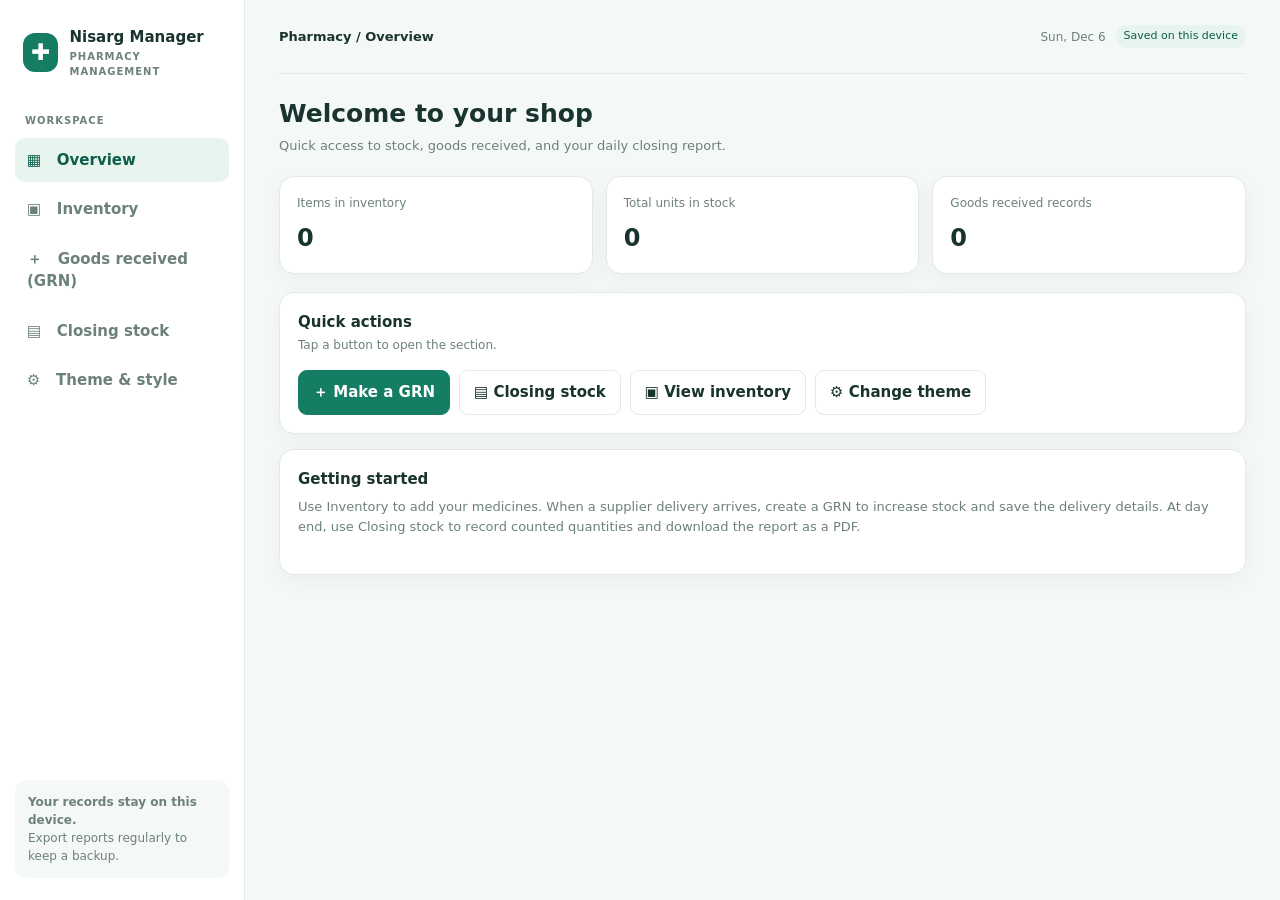
==== commit 1fb779a2: "Fix pharmacy app navigation and add GRN, closing stock PDF reports, and theme options" ====
--- a/index.html
+++ b/index.html
@@ -1,31 +1,62 @@
 <!doctype html>
 <html lang="en">
 <head>
-<meta charset="utf-8"><meta name="viewport" content="width=device-width, initial-scale=1"><meta name="theme-color" content="#f2f7f5"><title>Nisarg Manager | Pharmacy</title>
+<meta charset="utf-8">
+<meta name="viewport" content="width=device-width, initial-scale=1">
+<meta name="theme-color" content="#147d64">
+<title>Nisarg Manager | Pharmacy</title>
 <style>
-:root{--ink:#19332f;--muted:#758b85;--line:#e4ede8;--bg:#f4f8f6;--white:#fff;--green:#14866d;--deep:#08745c;--mint:#e8f5ef;--blue:#4778e6;--bluebg:#edf2ff;--amber:#d8902d;--amberbg:#fff5e5;--red:#cf5a61;--redbg:#fff0f0;--shadow:0 10px 28px #234d3d0c;--radius:17px}*{box-sizing:border-box}body{margin:0;color:var(--ink);background:var(--bg);font:14px/1.5 Inter,ui-sans-serif,system-ui,-apple-system,"Segoe UI",sans-serif}button,input,select,textarea{font:inherit}button{cursor:pointer}button:focus-visible,input:focus-visible,select:focus-visible,textarea:focus-visible{outline:3px solid #a6c8ff;outline-offset:2px}.sidebar{position:fixed;inset:0 auto 0 0;width:248px;background:#fff;border-right:1px solid var(--line);padding:24px 16px;display:flex;flex-direction:column;z-index:5}.brand{display:flex;align-items:center;gap:11px;padding:0 10px 28px}.brand-icon{width:39px;height:39px;border-radius:13px;background:var(--green);display:grid;place-items:center;color:white;font-size:23px;font-weight:800;box-shadow:0 7px 17px #14866d30}.brand-name{font-weight:800;font-size:16px;letter-spacing:-.3px}.brand-sub{font-size:10px;color:var(--muted);letter-spacing:1px}.nav-label{padding:10px;color:#99aaa3;font-size:10px;font-weight:800;letter-spacing:1.2px;text-transform:uppercase}.nav{display:grid;gap:5px}.nav-btn{display:flex;align-items:center;gap:12px;width:100%;border:0;background:transparent;color:#6c817a;text-align:left;padding:11px 12px;border-radius:11px;font-weight:650;transition:.18s}.nav-btn:hover{background:#f5f8f6;color:var(--ink)}.nav-btn.active{background:var(--mint);color:var(--deep)}.nav-icon{width:20px;text-align:center;font-size:17px}.nav-count{margin-left:auto;background:#ffe8e7;color:#bd5056;font-size:10px;padding:2px 7px;border-radius:20px}.side-bottom{margin-top:auto}.side-note{margin:10px 4px 16px;padding:14px;background:#f3f8f5;border-radius:13px;color:var(--muted);font-size:11px}.side-note strong{color:var(--ink);display:block;font-size:12px}.user{border-top:1px solid var(--line);padding:15px 5px 0;display:flex;align-items:center;gap:10px}.avatar{width:36px;height:36px;border-radius:50%;display:grid;place-items:center;background:#e8eefc;color:#4866b0;font-weight:800}.user strong{font-size:12px;display:block}.user small{font-size:10px;color:var(--muted)}.main{margin-left:248px;max-width:1800px;padding:0 35px 48px}.topbar{height:80px;display:flex;align-items:center;justify-content:space-between}.crumb{font-size:12px;color:var(--muted)}.crumb strong{font-size:14px;color:var(--ink)}.top-actions{display:flex;align-items:center;gap:13px}.today{color:var(--muted);font-size:12px}.mobile-brand{display:none}.page{display:none}.page.active{display:block}.welcome{display:flex;justify-content:space-between;align-items:center;margin:8px 0 22px}.welcome h1{font-size:26px;letter-spacing:-.8px;line-height:1.2;margin:0 0 6px}.welcome p,.description{font-size:12px;color:var(--muted);margin:0}.primary,.secondary,.danger{border:0;border-radius:10px;padding:10px 14px;font-size:12px;font-weight:750;display:inline-flex;align-items:center;justify-content:center;gap:7px;transition:.15s}.primary{background:var(--green);color:white;box-shadow:0 5px 13px #14866d20}.primary:hover{background:var(--deep)}.secondary{background:white;border:1px solid var(--line);color:#4b625b}.secondary:hover{background:#f7faf8}.danger{background:var(--redbg);color:var(--red)}.stats{display:grid;grid-template-columns:repeat(4,minmax(0,1fr));gap:15px;margin-bottom:18px}.stat,.panel{background:white;border:1px solid #eaf0ec;border-radius:var(--radius);box-shadow:var(--shadow)}.stat{padding:17px 18px;min-height:121px}.stat-top{display:flex;align-items:center;justify-content:space-between;color:var(--muted);font-size:11px;font-weight:650}.stat-icon{width:34px;height:34px;border-radius:11px;display:grid;place-items:center;font-size:16px}.green{background:var(--mint);color:var(--green)}.blue{background:var(--bluebg);color:var(--blue)}.amber{background:var(--amberbg);color:var(--amber)}.redbg{background:var(--redbg);color:var(--red)}.stat-value{font-size:24px;letter-spacing:-.7px;font-weight:800;margin:7px 0 0}.stat-note{font-size:10px;color:var(--muted);margin-top:2px}.grid-2{display:grid;grid-template-columns:minmax(0,1.4fr) minmax(270px,.9fr);gap:16px;margin-bottom:17px}.panel{padding:18px 19px;margin-bottom:16px}.panel-head{display:flex;align-items:center;justify-content:space-between;gap:10px;margin-bottom:14px}.panel-title{font-size:14px;font-weight:780}.panel-sub{font-size:10px;color:var(--muted);margin-top:2px}.link{border:0;background:transparent;color:var(--deep);font-weight:750;font-size:11px;padding:5px}.table-panel{padding:0;overflow:hidden}.table-panel .panel-head{padding:17px 19px 13px;margin:0}.table-wrap{overflow:auto}table{width:100%;border-collapse:collapse;text-align:left;white-space:nowrap}th{font-size:9px;color:#94a59d;font-weight:800;text-transform:uppercase;letter-spacing:.5px;padding:11px 15px;border-top:1px solid #eef2ef;border-bottom:1px solid #eef2ef;background:#fcfdfc}td{padding:11px 15px;border-bottom:1px solid #f0f3f1;font-size:11px}tbody tr:last-child td{border-bottom:0}.product{display:flex;align-items:center;gap:9px}.product-icon{width:32px;height:32px;border-radius:9px;background:#eef5ff;display:grid;place-items:center}.product strong{display:block;font-size:11px}.product small{display:block;color:var(--muted);font-size:9px}.badge{display:inline-flex;align-items:center;border-radius:20px;padding:4px 8px;font-size:9px;font-weight:750}.badge.ok{background:var(--mint);color:var(--deep)}.badge.low{background:var(--amberbg);color:#a76b1e}.badge.expired{background:var(--redbg);color:#bd5056}.empty{text-align:center;color:var(--muted);padding:24px;font-size:12px}.alerts{display:grid;gap:9px}.alert{display:flex;align-items:center;gap:9px;background:#fbfcfb;border-radius:10px;padding:9px}.alert-dot{width:8px;height:8px;border-radius:50%;background:var(--amber)}.alert-dot.red{background:var(--red)}.alert div:nth-child(2){min-width:0;flex:1}.alert strong{display:block;font-size:11px}.alert small{font-size:10px;color:var(--muted)}.section-title{font-size:21px;letter-spacing:-.5px;margin:8px 0 4px}.description{margin:0 0 18px}.toolbar{display:flex;align-items:center;gap:9px;flex-wrap:wrap;margin-bottom:12px}.search{position:relative;flex:1;min-width:190px}.search input{width:100%;padding:10px 12px 10px 34px;border:1px solid var(--line);border-radius:10px;background:#fff;font-size:11px}.search span{position:absolute;left:12px;top:8px;color:#9aa99f}.toolbar select,.field input,.field select,.field textarea{border:1px solid var(--line);border-radius:10px;padding:10px 11px;background:white;color:var(--ink);font-size:11px}.toolbar select{min-width:120px}.form-grid{display:grid;grid-template-columns:repeat(2,minmax(0,1fr));gap:12px}.field{display:grid;gap:5px}.field label{font-size:10px;font-weight:750;color:#53675f}.field input,.field select,.field textarea{width:100%;font-size:12px}.field textarea{resize:vertical;min-height:70px}.field.full{grid-column:1/-1}.field input[readonly]{background:#f7f9f8;color:#52665e}.form-actions{display:flex;justify-content:flex-end;gap:8px;margin-top:14px}.toolbar .primary{white-space:nowrap}.sale-layout{display:grid;grid-template-columns:minmax(0,1.25fr) minmax(280px,.75fr);gap:16px}.sale-product{display:flex;align-items:center;justify-content:space-between;gap:10px;padding:11px 0;border-bottom:1px solid #eff2f0}.sale-product:last-child{border:0}.sale-product strong{font-size:11px}.sale-product small{display:block;color:var(--muted);font-size:10px}.sale-product button{background:var(--mint);color:var(--deep);border:0;border-radius:8px;width:29px;height:29px;font-size:17px}.cart-line{display:flex;justify-content:space-between;gap:8px;align-items:center;padding:10px 0;border-bottom:1px solid #eff2f0;font-size:11px}.qty-controls{display:flex;align-items:center;gap:7px}.qty-controls button{width:23px;height:23px;border:1px solid var(--line);background:white;border-radius:6px}.total{display:flex;justify-content:space-between;border-top:1px solid var(--line);padding-top:13px;margin:12px 0;font-weight:800}.cart-button{width:100%}.profile-banner{padding:20px;border-radius:16px;background:linear-gradient(115deg,#e9f6f0,#f0f5ff);display:flex;align-items:center;gap:15px;margin-bottom:17px}.profile-avatar{width:58px;height:58px;border-radius:18px;display:grid;place-items:center;background:var(--green);color:white;font-size:24px;font-weight:800}.profile-banner h2{margin:0;font-size:19px;letter-spacing:-.4px}.profile-banner p{margin:3px 0 0;color:var(--muted);font-size:11px}.profile-banner .badge{margin-left:auto}.finance-cards{display:grid;grid-template-columns:repeat(3,minmax(0,1fr));gap:13px;margin-bottom:16px}.finance-card{padding:16px;border:1px solid var(--line);background:#fff;border-radius:14px}.finance-card span{font-size:10px;color:var(--muted)}.finance-card strong{display:block;margin-top:5px;font-size:20px}.finance-card.profit strong{color:var(--deep)}.finance-card.loss strong{color:var(--red)}.mobile-nav{display:none}.modal-backdrop{position:fixed;inset:0;background:#14233c70;display:none;align-items:center;justify-content:center;padding:16px;z-index:20}.modal-backdrop.open{display:flex}.modal{width:min(100%,470px);max-height:90vh;overflow:auto;background:white;border-radius:17px;padding:21px;box-shadow:0 25px 80px #10244338}.modal-head{display:flex;justify-content:space-between;align-items:start;margin-bottom:16px}.modal-head h2{font-size:18px;margin:0}.modal-head p{font-size:11px;color:var(--muted);margin:4px 0 0}.close{border:0;background:#f2f5f3;border-radius:8px;width:30px;height:30px;font-size:16px;color:#64786f}.toast{position:fixed;bottom:22px;right:22px;padding:12px 16px;border-radius:11px;background:#173d35;color:white;font-size:12px;font-weight:700;box-shadow:var(--shadow);opacity:0;transform:translateY(9px);pointer-events:none;transition:.2s;z-index:30}.toast.show{opacity:1;transform:translateY(0)}
-@media(max-width:1050px){.main{padding-left:23px;padding-right:23px}.sidebar{width:220px}.main{margin-left:220px}.stats{gap:10px}.stat{padding:15px}.grid-2{grid-template-columns:1.2fr .9fr}}
-@media(max-width:800px){.sidebar{width:70px;padding:20px 9px}.brand{justify-content:center;padding:0 0 25px}.brand>div:last-child,.nav-label,.nav-text,.nav-count,.side-note,.user>div:last-child{display:none}.nav-btn{justify-content:center;padding:12px 8px}.nav-icon{font-size:19px}.user{justify-content:center;padding-top:13px}.main{margin-left:70px}.stats{grid-template-columns:repeat(2,minmax(0,1fr))}.grid-2,.sale-layout{grid-template-columns:1fr}}
-@media(max-width:560px){body{padding-bottom:66px}.sidebar{display:none}.main{margin:0;padding:0 14px 25px}.topbar{height:62px}.mobile-brand{display:flex;align-items:center;gap:8px;font-size:13px;font-weight:800}.mobile-brand .brand-icon{width:30px;height:30px;border-radius:10px;font-size:18px}.crumb{display:none}.top-actions{gap:8px}.today{font-size:10px}.welcome{align-items:flex-start;gap:8px;margin:8px 0 15px}.welcome h1{font-size:21px}.welcome p{font-size:11px}.welcome>.primary{padding:9px 10px;font-size:10px;white-space:nowrap}.stats{gap:9px;margin-bottom:12px}.stat{min-height:106px;padding:12px;border-radius:14px}.stat-value{font-size:21px}.stat-top{font-size:10px}.stat-icon{width:29px;height:29px}.stat-note{font-size:9px}.panel{padding:14px;border-radius:14px;margin-bottom:12px}.table-panel{padding:0}.table-panel .panel-head{padding:14px}.table-panel th,.table-panel td{padding-left:11px;padding-right:11px}.section-title{font-size:19px}.finance-cards{grid-template-columns:1fr;gap:8px}.finance-card{padding:12px}.finance-card strong{font-size:18px}.toolbar .search{min-width:100%}.toolbar select{flex:1;min-width:95px}.form-grid{grid-template-columns:1fr}.field.full{grid-column:auto}.profile-banner{padding:15px;gap:11px}.profile-avatar{width:48px;height:48px;border-radius:15px}.profile-banner h2{font-size:17px}.profile-banner .badge{font-size:8px}.mobile-nav{position:fixed;display:flex;inset:auto 0 0;height:64px;background:#fff;border-top:1px solid var(--line);z-index:10;justify-content:space-around;padding:5px 3px max(5px,env(safe-area-inset-bottom))}.mobile-nav .nav-btn{display:flex;flex-direction:column;gap:1px;width:20%;padding:5px 1px;font-size:8px;border-radius:9px}.mobile-nav .nav-icon{font-size:16px}.mobile-nav .nav-text{display:block}.mobile-nav .nav-count{display:none}.toast{left:14px;right:14px;bottom:75px;text-align:center}}
+:root{--accent:#147d64;--accent-dark:#0c5d4a;--accent-soft:#e8f5ef;--page:#f4f8f6;--surface:#fff;--ink:#19332f;--muted:#6d817b;--line:#e1eae5;--radius:15px;--shadow:0 6px 22px #19332f0b}*{box-sizing:border-box}body{margin:0;background:var(--page);color:var(--ink);font:15px/1.5 system-ui,-apple-system,"Segoe UI",sans-serif}button,input,select{font:inherit}button{cursor:pointer}button:focus-visible,input:focus-visible,select:focus-visible{outline:3px solid #78a9ff;outline-offset:2px}.layout{min-height:100vh}.sidebar{position:fixed;inset:0 auto 0 0;width:245px;background:var(--surface);border-right:1px solid var(--line);padding:22px 15px;display:flex;flex-direction:column;z-index:3}.brand{display:flex;align-items:center;gap:11px;padding:4px 8px 24px;font-weight:800}.brand-icon{width:39px;height:39px;border-radius:12px;background:var(--accent);color:white;display:grid;place-items:center;font-size:23px}.brand small{display:block;color:var(--muted);font-size:10px;letter-spacing:1px}.nav-label{padding:10px;color:var(--muted);font-size:10px;font-weight:800;text-transform:uppercase;letter-spacing:1px}.nav{display:grid;gap:5px}.nav button{width:100%;border:0;background:transparent;color:var(--muted);padding:11px 12px;border-radius:10px;text-align:left;font-weight:650}.nav button:hover,.nav button.active{background:var(--accent-soft);color:var(--accent-dark)}.sidebar-note{margin-top:auto;background:var(--page);border-radius:12px;padding:13px;font-size:12px;color:var(--muted)}main{margin-left:245px;padding:0 34px 40px;max-width:1600px}.topbar{height:74px;display:flex;align-items:center;justify-content:space-between;border-bottom:1px solid var(--line);margin-bottom:25px}.topbar strong{font-size:13px}.topbar-actions{display:flex;align-items:center;gap:10px;color:var(--muted);font-size:12px}.page{display:none}.page.active{display:block}.page-title{font-size:25px;line-height:1.2;margin:5px 0}.description{color:var(--muted);margin:7px 0 20px;font-size:13px}.cards{display:grid;grid-template-columns:repeat(3,minmax(0,1fr));gap:13px;margin:18px 0}.card,.panel{background:var(--surface);border:1px solid var(--line);border-radius:var(--radius);box-shadow:var(--shadow)}.card{padding:17px}.card span{display:block;color:var(--muted);font-size:12px}.card strong{display:block;font-size:24px;margin-top:8px}.panel{padding:18px;margin:15px 0}.panel-head{display:flex;align-items:center;justify-content:space-between;gap:12px;margin-bottom:14px}.panel-title{font-weight:750}.panel-sub{font-size:12px;color:var(--muted);margin-top:3px}.toolbar{display:flex;gap:9px;flex-wrap:wrap;margin:15px 0}.field{display:grid;gap:5px;min-width:0}.field label{font-size:12px;font-weight:700;color:#4f665f}.field input,.field select,.toolbar input,.toolbar select{width:100%;min-height:42px;border:1px solid var(--line);border-radius:9px;padding:9px 11px;background:var(--surface);color:var(--ink)}.toolbar .field{flex:1;min-width:170px}.form-grid{display:grid;grid-template-columns:repeat(2,minmax(0,1fr));gap:13px}.full{grid-column:1/-1}.actions{display:flex;flex-wrap:wrap;gap:9px;margin-top:16px}.btn{border:1px solid var(--line);border-radius:9px;padding:10px 14px;background:var(--surface);color:var(--ink);font-weight:700}.btn:hover{filter:brightness(.97)}.btn.primary{background:var(--accent);color:white;border-color:var(--accent)}.btn.primary:hover{background:var(--accent-dark)}.btn.small{padding:7px 10px;font-size:12px}.table-wrap{overflow:auto}table{width:100%;border-collapse:collapse;min-width:600px}th,td{text-align:left;padding:11px 10px;border-bottom:1px solid var(--line);font-size:12px}th{font-size:10px;color:var(--muted);text-transform:uppercase;letter-spacing:.4px;background:var(--page)}tbody tr:last-child td{border-bottom:0}.empty{text-align:center;color:var(--muted);padding:24px}.badge{display:inline-block;background:var(--accent-soft);color:var(--accent-dark);border-radius:99px;padding:3px 8px;font-size:11px}.notice{padding:12px;border-radius:10px;background:var(--accent-soft);color:var(--accent-dark);font-size:12px;margin:12px 0}.mobile-nav{display:none}.toast{position:fixed;right:18px;bottom:18px;background:#19332f;color:#fff;padding:12px 16px;border-radius:10px;box-shadow:var(--shadow);z-index:10;opacity:0;transform:translateY(7px);pointer-events:none;transition:.2s}.toast.show{opacity:1;transform:translateY(0)}.theme-options{display:grid;grid-template-columns:repeat(2,minmax(0,1fr));gap:15px;max-width:650px}.swatches{display:flex;gap:9px;flex-wrap:wrap}.swatch{width:38px;height:38px;border:3px solid white;box-shadow:0 0 0 1px var(--line);border-radius:50%;cursor:pointer}.swatch[aria-pressed="true"]{box-shadow:0 0 0 3px var(--ink)}.style-pills{display:flex;gap:8px;flex-wrap:wrap}.style-pills button[aria-pressed="true"]{border-color:var(--accent);color:var(--accent-dark);background:var(--accent-soft)}body.style-rounded{--radius:23px}body.style-sharp{--radius:5px}.mobile-brand{display:none}
+@media(max-width:850px){.sidebar{width:205px}main{margin-left:205px;padding:0 20px 30px}.cards{grid-template-columns:repeat(2,minmax(0,1fr))}}
+@media(max-width:600px){.sidebar{display:none}main{margin:0;padding:0 14px 85px}.topbar{height:60px;margin-bottom:18px}.mobile-brand{display:flex;align-items:center;gap:7px;font-size:13px;font-weight:800}.mobile-brand .brand-icon{width:29px;height:29px;font-size:18px}.topbar-actions{font-size:10px}.cards{gap:8px}.card{padding:12px}.card strong{font-size:19px}.panel{padding:13px;margin:12px 0}.form-grid,.theme-options{grid-template-columns:1fr}.full{grid-column:auto}.page-title{font-size:22px}.mobile-nav{position:fixed;inset:auto 0 0;z-index:4;display:flex;overflow-x:auto;background:var(--surface);border-top:1px solid var(--line);padding:5px max(5px,env(safe-area-inset-left)) max(5px,env(safe-area-inset-bottom))}.mobile-nav button{flex:1;min-width:66px;padding:8px 4px;border:0;border-radius:8px;background:transparent;color:var(--muted);font-size:10px;font-weight:700}.mobile-nav button.active{background:var(--accent-soft);color:var(--accent-dark)}.actions .btn{flex:1}.toast{left:12px;right:12px;bottom:78px;text-align:center}}
 </style>
 </head>
 <body>
-<aside class="sidebar" aria-label="Main navigation"><div class="brand"><div class="brand-icon">✚</div><div><div class="brand-name">Nisarg Manager</div><div class="brand-sub">PHARMACY MANAGEMENT</div></div></div><div class="nav-label">Workspace</div><nav class="nav"><button class="nav-btn active" data-page="dashboard"><span class="nav-icon">▦</span><span class="nav-text">Overview</span></button><button class="nav-btn" data-page="inventory"><span class="nav-icon">▤</span><span class="nav-text">Inventory</span><span class="nav-count" id="lowBadge">0</span></button><button class="nav-btn" data-page="sales"><span class="nav-icon">＋</span><span class="nav-text">New sale</span></button><button class="nav-btn" data-page="history"><span class="nav-icon">◷</span><span class="nav-text">Sales history</span></button><button class="nav-btn" data-page="employees"><span class="nav-icon">♙</span><span class="nav-text">Employees</span></button><button class="nav-btn" data-page="finance"><span class="nav-icon">₹</span><span class="nav-text">Profit & loss</span></button><button class="nav-btn" data-page="profile"><span class="nav-icon">⚙</span><span class="nav-text">Business profile</span></button></nav><div class="side-bottom"><div class="side-note"><strong>Your business, in one place</strong>Shop information and records are saved on this device.</div><div class="user"><div class="avatar">NM</div><div><strong>Nisarg Manager</strong><small>Shop administrator</small></div></div></div></aside>
-<main class="main"><header class="topbar"><div class="mobile-brand"><div class="brand-icon">✚</div>Nisarg Manager</div><div class="crumb">Pharmacy / <strong id="crumbTitle">Overview</strong></div><div class="top-actions"><span class="today" id="todayLabel"></span></div></header>
-<section class="page active" id="page-dashboard"><div class="welcome"><div><h1>Welcome to your shop 👋</h1><p>A clear view of your pharmacy business today.</p></div><button class="primary" data-go="sales">＋ &nbsp;New sale</button></div><div class="stats"><article class="stat"><div class="stat-top"><span>Today’s sales</span><span class="stat-icon green">↗</span></div><div class="stat-value" id="todaySales">$0.00</div><div class="stat-note">Revenue from completed sales</div></article><article class="stat"><div class="stat-top"><span>Items in stock</span><span class="stat-icon blue">▤</span></div><div class="stat-value" id="stockCount">0</div><div class="stat-note">Across <span id="productCount">0</span> medicines</div></article><article class="stat"><div class="stat-top"><span>Need restocking</span><span class="stat-icon amber">⚑</span></div><div class="stat-value" id="lowCount">0</div><div class="stat-note">Products at reorder level</div></article><article class="stat"><div class="stat-top"><span>Profit this month</span><span class="stat-icon green">₹</span></div><div class="stat-value" id="monthProfit">$0.00</div><div class="stat-note">Sales minus recorded expenses</div></article></div><div class="grid-2"><section class="panel"><div class="panel-head"><div><div class="panel-title">Shop quick actions</div><div class="panel-sub">Common tasks to keep your day moving</div></div></div><div style="display:flex;flex-wrap:wrap;gap:9px"><button class="secondary" data-go="inventory">▤ &nbsp;Manage inventory</button><button class="secondary" data-go="employees">♙ &nbsp;Add employee</button><button class="secondary" data-go="finance">₹ &nbsp;Record expense</button><button class="secondary" data-go="profile">⚙ &nbsp;Shop details</button></div></section><section class="panel"><div class="panel-head"><div><div class="panel-title">Stock alerts</div><div class="panel-sub">Medicines that may need attention</div></div><button class="link" data-go="inventory">View stock →</button></div><div class="alerts" id="alerts"></div></section></div><section class="panel table-panel"><div class="panel-head"><div><div class="panel-title">Recent sales</div><div class="panel-sub">Your latest transactions</div></div><button class="link" data-go="history">See all →</button></div><div class="table-wrap"><table><thead><tr><th>Receipt</th><th>Items</th><th>Date & time</th><th>Payment</th><th>Total</th></tr></thead><tbody id="recentSales"></tbody></table></div></section></section>
-<section class="page" id="page-inventory"><h1 class="section-title">Medicine inventory</h1><p class="description">Keep track of medicines, quantities, prices, and expiry dates.</p><div class="toolbar"><div class="search"><span>⌕</span><input id="inventorySearch" type="search" placeholder="Search medicine or category…" aria-label="Search inventory"></div><select id="stockFilter" aria-label="Filter stock"><option value="all">All stock</option><option value="low">Low stock</option></select><button class="secondary" id="exportInventory">↓ Export</button><button class="primary" id="addMedicine">＋ Add medicine</button></div><section class="panel table-panel"><div class="table-wrap"><table><thead><tr><th>Medicine</th><th>Category</th><th>Stock</th><th>Unit price</th><th>Expiry date</th><th>Status</th><th></th></tr></thead><tbody id="inventoryRows"></tbody></table></div></section></section>
-<section class="page" id="page-sales"><h1 class="section-title">New sale</h1><p class="description">Choose medicines and complete the sale to update stock.</p><div class="sale-layout"><section class="panel"><div class="panel-head"><div><div class="panel-title">Available medicines</div><div class="panel-sub">Add items to this customer’s sale</div></div></div><div class="search" style="margin-bottom:8px"><span>⌕</span><input id="saleSearch" type="search" placeholder="Find a medicine…"></div><div id="saleProducts"></div></section><section class="panel"><div class="panel-head"><div><div class="panel-title">Current sale</div><div class="panel-sub">Review the basket before checkout</div></div><button class="link" id="clearCart">Clear</button></div><div id="cartItems"></div><div class="total"><span>Total</span><span id="cartTotal">$0.00</span></div><button class="primary cart-button" id="checkout">Complete sale →</button></section></div></section>
-<section class="page" id="page-history"><h1 class="section-title">Sales history</h1><p class="description">A record of completed transactions on this device.</p><section class="panel table-panel"><div class="table-wrap"><table><thead><tr><th>Receipt</th><th>Items</th><th>Date & time</th><th>Payment</th><th>Total</th></tr></thead><tbody id="historyRows"></tbody></table></div></section></section>
-<section class="page" id="page-employees"><h1 class="section-title">Employees</h1><p class="description">Manage your team and keep employee contact and salary details together.</p><div class="toolbar"><div class="search"><span>⌕</span><input id="employeeSearch" type="search" placeholder="Search employees…"></div><button class="primary" id="addEmployee">＋ Add employee</button></div><section class="panel table-panel"><div class="table-wrap"><table><thead><tr><th>Employee</th><th>Role</th><th>Phone</th><th>Monthly salary</th><th>Start date</th><th></th></tr></thead><tbody id="employeeRows"></tbody></table></div></section><section class="panel"><div class="panel-head"><div><div class="panel-title">Estimated monthly payroll</div><div class="panel-sub">Based on the monthly salaries entered above; add payroll as an expense to include it in profit and loss.</div></div></div><strong id="payrollEstimate" style="font-size:21px">$0.00</strong></section></section>
-<section class="page" id="page-finance"><h1 class="section-title">Profit & loss</h1><p class="description">Review sales revenue, record business costs, and understand your net result.</p><div class="finance-cards"><div class="finance-card"><span>Sales revenue · this month</span><strong id="financeRevenue">$0.00</strong></div><div class="finance-card"><span>Recorded expenses · this month</span><strong id="financeExpenses">$0.00</strong></div><div class="finance-card profit" id="profitCard"><span>Net result · this month</span><strong id="financeProfit">$0.00</strong></div></div><section class="panel"><div class="panel-head"><div><div class="panel-title">Record a business expense</div><div class="panel-sub">Examples: rent, utilities, supplies, or employee payroll.</div></div></div><form id="expenseForm" class="form-grid"><div class="field"><label for="expenseTitle">Expense description *</label><input id="expenseTitle" name="title" required maxlength="80" placeholder="e.g. Shop rent"></div><div class="field"><label for="expenseCategory">Category *</label><select id="expenseCategory" name="category" required><option value="">Choose category</option><option>Rent</option><option>Utilities</option><option>Employee payroll</option><option>Supplies</option><option>Transport</option><option>Other</option></select></div><div class="field"><label for="expenseAmount">Amount *</label><input id="expenseAmount" name="amount" type="number" min="0.01" step="0.01" required placeholder="0.00"></div><div class="field"><label for="expenseDate">Date *</label><input id="expenseDate" name="date" type="date" required></div><div class="field full"><button class="primary" type="submit" style="justify-self:start">＋ Record expense</button></div></form></section><section class="panel table-panel"><div class="panel-head"><div><div class="panel-title">Expense records</div><div class="panel-sub">Delete an entry to correct a mistake.</div></div></div><div class="table-wrap"><table><thead><tr><th>Description</th><th>Category</th><th>Date</th><th>Amount</th><th></th></tr></thead><tbody id="expenseRows"></tbody></table></div></section><p class="description">Note: Net result shown here is sales revenue minus expenses you record. It does not include medicine purchase costs unless you record them as expenses.</p></section>
-<section class="page" id="page-profile"><h1 class="section-title">Business profile</h1><p class="description">Keep your pharmacy’s registration, license, address, and bank details organized.</p><div class="profile-banner"><div class="profile-avatar" id="profileInitials">NM</div><div><h2 id="profileDisplayName">Nisarg Manager</h2><p id="profileDisplayShop">Pharmacy shop profile</p></div><span class="badge ok">Business details</span></div><form class="panel" id="profileForm"><div class="panel-head"><div><div class="panel-title">Shop and registration details</div><div class="panel-sub">Only enter genuine business information. This app stores it locally in your browser.</div></div></div><div class="form-grid"><div class="field"><label for="shopName">Shop / business name</label><input id="shopName" name="shopName" placeholder="Nisarg Pharmacy"></div><div class="field"><label for="ownerName">Owner / manager name</label><input id="ownerName" name="ownerName" placeholder="Nisarg Manager"></div><div class="field"><label for="licenseNumber">Pharmacy license number</label><input id="licenseNumber" name="licenseNumber" placeholder="Enter license number"></div><div class="field"><label for="registrationNumber">Business registration number</label><input id="registrationNumber" name="registrationNumber" placeholder="Enter registration number"></div><div class="field"><label for="taxNumber">Tax / VAT number</label><input id="taxNumber" name="taxNumber" placeholder="Optional"></div><div class="field"><label for="businessPhone">Business phone</label><input id="businessPhone" name="phone" type="tel" placeholder="Phone number"></div><div class="field"><label for="businessEmail">Business email</label><input id="businessEmail" name="email" type="email" placeholder="name@example.com"></div><div class="field"><label for="currency">Display currency</label><select id="currency" name="currency"><option value="USD">USD — US Dollar</option><option value="INR">INR — Indian Rupee</option><option value="EUR">EUR — Euro</option><option value="GBP">GBP — Pound Sterling</option><option value="CAD">CAD — Canadian Dollar</option><option value="AUD">AUD — Australian Dollar</option><option value="NGN">NGN — Nigerian Naira</option><option value="KES">KES — Kenyan Shilling</option></select></div><div class="field full"><label for="businessAddress">Business address</label><textarea id="businessAddress" name="address" placeholder="Street, city, region, postal code"></textarea></div></div><div class="panel-head" style="margin:20px 0 12px"><div><div class="panel-title">Bank details</div><div class="panel-sub">Optional. These details are stored in this browser only.</div></div></div><div class="form-grid"><div class="field"><label for="bankName">Bank name</label><input id="bankName" name="bankName" placeholder="Bank name"></div><div class="field"><label for="accountName">Account holder name</label><input id="accountName" name="accountName" placeholder="Name on account"></div><div class="field"><label for="accountNumber">Account number</label><input id="accountNumber" name="accountNumber" inputmode="numeric" placeholder="Account number"></div><div class="field"><label for="bankBranch">Branch / routing information</label><input id="bankBranch" name="bankBranch" placeholder="Branch or routing details"></div></div><div class="form-actions"><button class="secondary" type="reset" id="resetProfile">Reset form</button><button class="primary" type="submit">Save business profile</button></div></form></section>
-</main><nav class="mobile-nav" aria-label="Mobile navigation"><button class="nav-btn active" data-page="dashboard"><span class="nav-icon">▦</span><span class="nav-text">Home</span></button><button class="nav-btn" data-page="inventory"><span class="nav-icon">▤</span><span class="nav-text">Stock</span></button><button class="nav-btn" data-page="sales"><span class="nav-icon">＋</span><span class="nav-text">Sale</span></button><button class="nav-btn" data-page="employees"><span class="nav-icon">♙</span><span class="nav-text">Team</span></button><button class="nav-btn" data-page="profile"><span class="nav-icon">⚙</span><span class="nav-text">Profile</span></button></nav>
-<div class="modal-backdrop" id="modalBackdrop" role="dialog" aria-modal="true"><form class="modal" id="medicineForm"><div class="modal-head"><div><h2 id="medicineModalTitle">Add medicine</h2><p>Enter product details for your inventory.</p></div><button class="close" type="button" data-close aria-label="Close">×</button></div><div class="form-grid"><div class="field full"><label for="medName">Medicine name *</label><input id="medName" name="name" required maxlength="60" placeholder="e.g. Paracetamol 500mg"></div><div class="field"><label for="medCategory">Category *</label><input id="medCategory" name="category" required placeholder="e.g. Pain relief"></div><div class="field"><label for="medPrice">Unit price *</label><input id="medPrice" name="price" type="number" min="0.01" step="0.01" required></div><div class="field"><label for="medQuantity">Quantity in stock *</label><input id="medQuantity" name="quantity" type="number" min="0" step="1" required></div><div class="field"><label for="medThreshold">Low stock alert at</label><input id="medThreshold" name="threshold" type="number" min="0" value="10"></div><div class="field full"><label for="medExpiry">Expiry date *</label><input id="medExpiry" name="expiry" type="date" required></div></div><div class="form-actions"><button class="secondary" type="button" data-close>Cancel</button><button class="primary" type="submit">Save medicine</button></div></form></div>
-<div class="modal-backdrop" id="employeeBackdrop" role="dialog" aria-modal="true"><form class="modal" id="employeeForm"><div class="modal-head"><div><h2 id="employeeModalTitle">Add employee</h2><p>Save your team member’s details.</p></div><button class="close" type="button" data-close-employee aria-label="Close">×</button></div><div class="form-grid"><div class="field"><label for="employeeName">Full name *</label><input id="employeeName" name="name" required maxlength="70"></div><div class="field"><label for="employeeRole">Role *</label><input id="employeeRole" name="role" required placeholder="e.g. Pharmacist"></div><div class="field"><label for="employeePhone">Phone</label><input id="employeePhone" name="phone" type="tel"></div><div class="field"><label for="employeeSalary">Monthly salary</label><input id="employeeSalary" name="salary" type="number" min="0" step="0.01" placeholder="0.00"></div><div class="field full"><label for="employeeStart">Start date</label><input id="employeeStart" name="startDate" type="date"></div></div><div class="form-actions"><button class="secondary" type="button" data-close-employee>Cancel</button><button class="primary" type="submit">Save employee</button></div></form></div><div class="toast" id="toast" role="status" aria-live="polite"></div>
+<aside class="sidebar" aria-label="Main navigation"><div class="brand"><div class="brand-icon">✚</div><div>Nisarg Manager<small>PHARMACY MANAGEMENT</small></div></div><div class="nav-label">Workspace</div><nav class="nav"><button type="button" class="active" data-page="dashboard">▦ &nbsp; Overview</button><button type="button" data-page="inventory">▣ &nbsp; Inventory</button><button type="button" data-page="grn">＋ &nbsp; Goods received (GRN)</button><button type="button" data-page="closing">▤ &nbsp; Closing stock</button><button type="button" data-page="settings">⚙ &nbsp; Theme & style</button></nav><div class="sidebar-note"><strong>Your records stay on this device.</strong><br>Export reports regularly to keep a backup.</div></aside>
+<main><header class="topbar"><div class="mobile-brand"><span class="brand-icon">✚</span>Nisarg Manager</div><strong>Pharmacy / <span id="crumbTitle">Overview</span></strong><div class="topbar-actions"><span id="todayLabel"></span><span class="badge">Saved on this device</span></div></header>
+<section class="page active" id="page-dashboard"><h1 class="page-title">Welcome to your shop</h1><p class="description">Quick access to stock, goods received, and your daily closing report.</p><div class="cards"><article class="card"><span>Items in inventory</span><strong id="dashItems">0</strong></article><article class="card"><span>Total units in stock</span><strong id="dashUnits">0</strong></article><article class="card"><span>Goods received records</span><strong id="dashGrns">0</strong></article></div><div class="panel"><div class="panel-head"><div><div class="panel-title">Quick actions</div><div class="panel-sub">Tap a button to open the section.</div></div></div><div class="actions"><button class="btn primary" type="button" data-go="grn">＋ Make a GRN</button><button class="btn" type="button" data-go="closing">▤ Closing stock</button><button class="btn" type="button" data-go="inventory">▣ View inventory</button><button class="btn" type="button" data-go="settings">⚙ Change theme</button></div></div><div class="panel"><div class="panel-title">Getting started</div><p class="description">Use Inventory to add your medicines. When a supplier delivery arrives, create a GRN to increase stock and save the delivery details. At day end, use Closing stock to record counted quantities and download the report as a PDF.</p></div></section>
+<section class="page" id="page-inventory"><h1 class="page-title">Medicine inventory</h1><p class="description">Add products and keep the available quantity up to date.</p><div class="panel"><div class="panel-head"><div class="panel-title">Add an item</div></div><form id="itemForm" class="form-grid"><div class="field"><label for="itemName">Medicine name</label><input id="itemName" name="name" required maxlength="80" placeholder="e.g. Paracetamol 500mg"></div><div class="field"><label for="itemBatch">Batch / lot (optional)</label><input id="itemBatch" name="batch" maxlength="50" placeholder="Batch number"></div><div class="field"><label for="itemQuantity">Quantity in stock</label><input id="itemQuantity" name="quantity" type="number" min="0" step="1" required value="0"></div><div class="field"><label for="itemPrice">Unit price</label><input id="itemPrice" name="price" type="number" min="0" step="0.01" required value="0"></div><div class="field full"><button class="btn primary" type="submit">Save medicine</button></div></form></div><div class="panel"><div class="panel-head"><div class="panel-title">Current stock</div><button class="btn small" type="button" data-export="inventory">Download inventory PDF</button></div><div class="toolbar"><div class="field"><label for="inventorySearch">Search inventory</label><input id="inventorySearch" type="search" placeholder="Type a medicine name"></div></div><div class="table-wrap"><table><thead><tr><th>Medicine</th><th>Batch</th><th>Quantity</th><th>Unit price</th><th>Stock value</th></tr></thead><tbody id="inventoryRows"></tbody></table></div></div></section>
+<section class="page" id="page-grn"><h1 class="page-title">Goods received (GRN)</h1><p class="description">Record supplier deliveries. Saving a GRN automatically adds delivered units to your inventory.</p><div class="panel"><div class="panel-head"><div><div class="panel-title">New goods received note</div><div class="panel-sub">Complete the form, then save or download a GRN PDF.</div></div></div><form id="grnForm"><div class="form-grid"><div class="field"><label for="supplier">Supplier name</label><input id="supplier" name="supplier" required maxlength="100" placeholder="Supplier / wholesaler"></div><div class="field"><label for="invoice">Invoice / delivery number</label><input id="invoice" name="invoice" maxlength="60" placeholder="Optional reference"></div><div class="field"><label for="grnDate">Date received</label><input id="grnDate" name="date" type="date" required></div><div class="field"><label for="grnMedicine">Medicine</label><select id="grnMedicine" name="medicine" required></select></div><div class="field"><label for="grnQuantity">Quantity received</label><input id="grnQuantity" name="quantity" type="number" min="1" step="1" required value="1"></div><div class="field"><label for="grnCost">Unit cost</label><input id="grnCost" name="cost" type="number" min="0" step="0.01" required value="0"></div></div><div class="actions"><button class="btn primary" type="submit">Save GRN and update stock</button><button class="btn" type="button" id="downloadNewGrn" disabled>Download GRN PDF</button></div></form><div class="notice">A GRN changes inventory only after you press “Save GRN and update stock.”</div></div><div class="panel"><div class="panel-head"><div class="panel-title">GRN history</div><button class="btn small" type="button" data-export="grn">Download GRN history PDF</button></div><div class="table-wrap"><table><thead><tr><th>GRN number</th><th>Date</th><th>Supplier</th><th>Invoice</th><th>Medicine</th><th>Qty</th><th>Total cost</th><th>PDF</th></tr></thead><tbody id="grnRows"></tbody></table></div></div></section>
+<section class="page" id="page-closing"><h1 class="page-title">Closing stock</h1><p class="description">Enter physical counts for the end of day. Save a dated snapshot and download it as a PDF.</p><div class="panel"><div class="panel-head"><div><div class="panel-title">Physical stock count</div><div class="panel-sub">Adjust the counted quantity if it differs from the book quantity.</div></div><button class="btn small" type="button" data-export="closing-current">Download current count PDF</button></div><div class="table-wrap"><table><thead><tr><th>Medicine</th><th>Book quantity</th><th>Counted quantity</th><th>Difference</th><th>Unit price</th></tr></thead><tbody id="closingRows"></tbody></table></div><div class="actions"><button class="btn primary" type="button" id="saveClosing">Save closing stock snapshot</button></div></div><div class="panel"><div class="panel-head"><div class="panel-title">Saved closing reports</div><button class="btn small" type="button" data-export="closing-history">Download history PDF</button></div><div class="table-wrap"><table><thead><tr><th>Date & time</th><th>Products counted</th><th>Total units</th><th>Stock value</th><th>PDF</th></tr></thead><tbody id="closingHistoryRows"></tbody></table></div></div></section>
+<section class="page" id="page-settings"><h1 class="page-title">Theme & style</h1><p class="description">Choose a color and interface style. Your selection is saved on this device.</p><div class="panel"><div class="panel-title">Accent color</div><p class="panel-sub">Select a color theme.</p><div class="swatches" role="group" aria-label="Theme color" style="margin-top:15px"><button type="button" class="swatch" data-color="green" aria-label="Green theme" style="background:#147d64"></button><button type="button" class="swatch" data-color="blue" aria-label="Blue theme" style="background:#3867cf"></button><button type="button" class="swatch" data-color="purple" aria-label="Purple theme" style="background:#7854b8"></button><button type="button" class="swatch" data-color="orange" aria-label="Orange theme" style="background:#c96c24"></button><button type="button" class="swatch" data-color="rose" aria-label="Rose theme" style="background:#bb526b"></button></div></div><div class="panel"><div class="panel-title">Corner style</div><p class="panel-sub">Choose the shape of cards and buttons.</p><div class="style-pills" style="margin-top:15px"><button class="btn" type="button" data-style="soft">Soft</button><button class="btn" type="button" data-style="rounded">Rounded</button><button class="btn" type="button" data-style="sharp">Sharp</button></div></div><div class="panel"><div class="panel-title">Reports and PDF downloads</div><p class="description">PDF buttons download a report file directly to your device. If a browser blocks automatic downloads, allow downloads for this page and press the button again.</p></div></section>
+</main><nav class="mobile-nav" aria-label="Mobile navigation"><button type="button" class="active" data-page="dashboard">▦<br>Home</button><button type="button" data-page="inventory">▣<br>Stock</button><button type="button" data-page="grn">＋<br>GRN</button><button type="button" data-page="closing">▤<br>Close</button><button type="button" data-page="settings">⚙<br>Theme</button></nav><div class="toast" id="toast" role="status" aria-live="polite"></div>
 <script>
-const seed=[{id:'m1',name:'Paracetamol 500mg',category:'Pain relief',quantity:48,price:4.5,expiry:'2027-06-15',threshold:15,icon:'💊'},{id:'m2',name:'Vitamin C 1000mg',category:'Vitamins',quantity:8,price:12.99,expiry:'2027-02-20',threshold:10,icon:'🍊'},{id:'m3',name:'Cough Relief Syrup',category:'Cold & flu',quantity:22,price:8.75,expiry:'2027-04-10',threshold:8,icon:'🧴'},{id:'m4',name:'Antiseptic Cream',category:'First aid',quantity:5,price:6.25,expiry:'2027-12-18',threshold:10,icon:'🩹'},{id:'m5',name:'Ibuprofen 200mg',category:'Pain relief',quantity:36,price:5.25,expiry:'2027-08-03',threshold:12,icon:'💊'},{id:'m6',name:'Digestive Tablets',category:'Digestive health',quantity:18,price:7.5,expiry:'2027-11-25',threshold:8,icon:'🌿'}];
-const read=(k,d)=>{try{return JSON.parse(localStorage.getItem('nisarg_'+k))??d}catch{return d}},$=s=>document.querySelector(s),$$=s=>[...document.querySelectorAll(s)];let inventory=read('inventory',seed),sales=read('sales',[]),employees=read('employees',[]),expenses=read('expenses',[]),profile=read('profile',{}),cart={};const save=()=>{localStorage.setItem('nisarg_inventory',JSON.stringify(inventory));localStorage.setItem('nisarg_sales',JSON.stringify(sales));localStorage.setItem('nisarg_employees',JSON.stringify(employees));localStorage.setItem('nisarg_expenses',JSON.stringify(expenses));localStorage.setItem('nisarg_profile',JSON.stringify(profile))};const esc=s=>String(s??'').replace(/[&<>"']/g,c=>({'&':'&amp;','<':'&lt;','>':'&gt;','"':'&quot;',"'":'&#39;'}[c]));const currency=()=>profile.currency||'USD';const money=n=>new Intl.NumberFormat(undefined,{style:'currency',currency:currency()}).format(Number(n)||0);const today=()=>{const d=new Date();return new Date(d.getTime()-d.getTimezoneOffset()*60000).toISOString().slice(0,10)};const monthNow=()=>today().slice(0,7);const low=m=>Number(m.quantity)<=Number(m.threshold||10);const expiryDays=m=>Math.ceil((new Date(m.expiry+'T00:00:00')-new Date(today()+'T00:00:00'))/86400000);const dateFmt=s=>s?new Date(s+'T00:00:00').toLocaleDateString(undefined,{month:'short',day:'numeric',year:'numeric'}):'—';const toast=msg=>{let t=$('#toast');t.textContent=msg;t.classList.add('show');clearTimeout(toast.timer);toast.timer=setTimeout(()=>t.classList.remove('show'),2500)};const empty=(n,msg)=>`<tr><td class="empty" colspan="${n}">${esc(msg)}</td></tr>`;function setPage(name){$$('.page').forEach(p=>p.classList.toggle('active',p.id==='page-'+name));$$('[data-page]').forEach(b=>b.classList.toggle('active',b.dataset.page===name));$('#crumbTitle').textContent=({dashboard:'Overview',inventory:'Inventory',sales:'New sale',history:'Sales history',employees:'Employees',finance:'Profit & loss',profile:'Business profile'})[name]||'Overview';if(name==='sales')renderSaleProducts();scrollTo({top:0,behavior:'smooth'})}function productCell(m){return `<div class="product"><div class="product-icon">${esc(m.icon||'💊')}</div><div><strong>${esc(m.name)}</strong><small>${esc(m.category)}</small></div></div>`}function stockBadge(m){return low(m)?'<span class="badge low">Low stock</span>':expiryDays(m)<0?'<span class="badge expired">Expired</span>':'<span class="badge ok">In stock</span>'}function renderInventory(){let q=$('#inventorySearch').value.toLowerCase(),f=$('#stockFilter').value,items=inventory.filter(m=>(m.name+' '+m.category).toLowerCase().includes(q)).filter(m=>f==='low'?low(m):true);$('#inventoryRows').innerHTML=items.length?items.map(m=>`<tr><td>${productCell(m)}</td><td>${esc(m.category)}</td><td><strong>${Number(m.quantity)}</strong> units</td><td>${money(m.price)}</td><td>${dateFmt(m.expiry)}</td><td>${stockBadge(m)}</td><td><button class="link" data-edit-med="${esc(m.id)}">Edit</button><button class="link" data-delete-med="${esc(m.id)}" aria-label="Delete medicine">×</button></td></tr>`).join(''):empty(7,'No medicines found. Add an item to get started.')}$('#lowBadge').textContent=inventory.filter(low).length}function renderAlerts(){let list=inventory.filter(m=>low(m)||expiryDays(m)<0).slice(0,4);$('#alerts').innerHTML=list.length?list.map(m=>`<div class="alert"><span class="alert-dot ${expiryDays(m)<0?'red':''}"></span><div><strong>${esc(m.name)}</strong><small>${expiryDays(m)<0?'Expired':`${m.quantity} left · reorder at ${m.threshold}`}</small></div><span class="badge ${expiryDays(m)<0?'expired':'low'}">${expiryDays(m)<0?'Expired':'Restock'}</span></div>`).join(''):'<div class="empty">Everything looks good — no stock alerts 🎉</div>'}function renderSales(){let sorted=[...sales].sort((a,b)=>b.timestamp-a.timestamp),markup=arr=>arr.length?arr.map(s=>`<tr><td><strong>${esc(s.id)}</strong></td><td>${s.items.reduce((n,i)=>n+i.quantity,0)} items</td><td>${new Date(s.timestamp).toLocaleString(undefined,{month:'short',day:'numeric',hour:'numeric',minute:'2-digit'})}</td><td><span class="badge ok">${esc(s.payment||'Cash')}</span></td><td><strong>${money(s.total)}</strong></td></tr>`).join(''):empty(5,'No sales recorded yet.');$('#recentSales').innerHTML=markup(sorted.slice(0,5));$('#historyRows').innerHTML=markup(sorted)}function monthlyRevenue(){return sales.filter(s=>new Date(s.timestamp).toISOString().slice(0,7)===monthNow()).reduce((a,s)=>a+Number(s.total),0)}function monthlyExpenses(){return expenses.filter(e=>e.date?.slice(0,7)===monthNow()).reduce((a,e)=>a+Number(e.amount),0)}function renderFinance(){let revenue=monthlyRevenue(),cost=monthlyExpenses(),profit=revenue-cost;$('#financeRevenue').textContent=money(revenue);$('#financeExpenses').textContent=money(cost);$('#financeProfit').textContent=money(profit);$('#profitCard').classList.toggle('loss',profit<0);$('#profitCard').classList.toggle('profit',profit>=0);$('#monthProfit').textContent=money(profit);$('#expenseRows').innerHTML=expenses.length?[...expenses].sort((a,b)=>b.date.localeCompare(a.date)).map(e=>`<tr><td><strong>${esc(e.title)}</strong></td><td>${esc(e.category)}</td><td>${dateFmt(e.date)}</td><td>${money(e.amount)}</td><td><button class="link" data-delete-expense="${esc(e.id)}" aria-label="Delete expense">Delete</button></td></tr>`).join(''):empty(5,'No expenses recorded yet.')}function renderEmployees(){let q=$('#employeeSearch').value.toLowerCase(),rows=employees.filter(e=>(e.name+' '+e.role+' '+e.phone).toLowerCase().includes(q));$('#employeeRows').innerHTML=rows.length?rows.map(e=>`<tr><td><strong>${esc(e.name)}</strong></td><td>${esc(e.role)}</td><td>${esc(e.phone||'—')}</td><td>${money(e.salary)}</td><td>${dateFmt(e.startDate)}</td><td><button class="link" data-edit-employee="${esc(e.id)}">Edit</button><button class="link" data-delete-employee="${esc(e.id)}">×</button></td></tr>`).join(''):empty(6,'No employees added yet.');$('#payrollEstimate').textContent=money(employees.reduce((a,e)=>a+Number(e.salary||0),0))}function renderProfile(){let form=$('#profileForm');for(let [k,v] of Object.entries(profile)){let input=form.elements.namedItem(k);if(input)input.value=v}$('#profileDisplayName').textContent=profile.ownerName||'Nisarg Manager';$('#profileDisplayShop').textContent=profile.shopName||'Pharmacy shop profile';let initials=(profile.ownerName||'Nisarg Manager').split(/\s+/).slice(0,2).map(x=>x[0]).join('').toUpperCase();$('#profileInitials').textContent=initials||'NM'}function renderSaleProducts(){let q=$('#saleSearch').value.toLowerCase(),items=inventory.filter(m=>m.quantity>0&&(m.name+' '+m.category).toLowerCase().includes(q));$('#saleProducts').innerHTML=items.length?items.map(m=>`<div class="sale-product"><div class="product">${productCell(m)}<div><strong>${money(m.price)}</strong></div></div><button data-add="${esc(m.id)}" aria-label="Add ${esc(m.name)}">+</button></div>`).join(''):'<div class="empty">No available stock found.</div>';renderCart()}function renderCart(){let entries=Object.entries(cart).filter(([,n])=>n>0),total=entries.reduce((a,[id,n])=>a+(inventory.find(m=>m.id===id)?.price||0)*n,0);$('#cartItems').innerHTML=entries.length?entries.map(([id,n])=>{let m=inventory.find(x=>x.id===id);return m?`<div class="cart-line"><div><strong>${esc(m.name)}</strong><small>${money(m.price)} each</small></div><div class="qty-controls"><button data-cart="${esc(id)}" data-step="-1">−</button><b>${n}</b><button data-cart="${esc(id)}" data-step="1">+</button></div><strong>${money(n*m.price)}</strong></div>`:''}).join(''):'<div class="empty">Basket is empty. Add a medicine to begin.</div>';$('#cartTotal').textContent=money(total);$('#checkout').disabled=!entries.length;$('#checkout').style.opacity=entries.length?'1':'.55'}function render(){inventory=Array.isArray(inventory)?inventory:[];sales=Array.isArray(sales)?sales:[];employees=Array.isArray(employees)?employees:[];expenses=Array.isArray(expenses)?expenses:[];let todays=sales.filter(s=>new Date(s.timestamp).toDateString()===new Date().toDateString()).reduce((a,s)=>a+s.total,0);$('#todaySales').textContent=money(todays);$('#stockCount').textContent=inventory.reduce((a,m)=>a+Number(m.quantity||0),0).toLocaleString();$('#productCount').textContent=inventory.length;$('#lowCount').textContent=inventory.filter(low).length;renderInventory();renderAlerts();renderSales();renderEmployees();renderFinance();renderProfile();renderCart()}function downloadCSV(filename,rows){let csv=rows.map(r=>r.map(v=>'"'+String(v??'').replace(/"/g,'""')+'"').join(',')).join('\n'),a=document.createElement('a');a.href=URL.createObjectURL(new Blob([csv],{type:'text/csv'}));a.download=filename;a.click();URL.revokeObjectURL(a.href);toast('CSV file downloaded')}function openMed(m){$('#medicineForm').reset();$('#medicineForm').dataset.id=m?.id||'';$('#medicineModalTitle').textContent=m?'Edit medicine':'Add medicine';if(m)for(let k of ['name','category','price','quantity','threshold','expiry'])$('#med'+k[0].toUpperCase()+k.slice(1)).value=m[k]??'';$('#modalBackdrop').classList.add('open');$('#medName').focus()}function closeModal(id){$(id).classList.remove('open')}function openEmployee(e){$('#employeeForm').reset();$('#employeeForm').dataset.id=e?.id||'';$('#employeeModalTitle').textContent=e?'Edit employee':'Add employee';if(e){$('#employeeName').value=e.name;$('#employeeRole').value=e.role;$('#employeePhone').value=e.phone||'';$('#employeeSalary').value=e.salary||'';$('#employeeStart').value=e.startDate||''}$('#employeeBackdrop').classList.add('open');$('#employeeName').focus()}
-$$('[data-page]').forEach(b=>b.addEventListener('click',()=>setPage(b.dataset.page)));$$('[data-go]').forEach(b=>b.addEventListener('click',()=>setPage(b.dataset.go)));$('#todayLabel').textContent=new Date().toLocaleDateString(undefined,{weekday:'short',month:'short',day:'numeric'});$('#inventorySearch').addEventListener('input',renderInventory);$('#stockFilter').addEventListener('change',renderInventory);$('#saleSearch').addEventListener('input',renderSaleProducts);$('#employeeSearch').addEventListener('input',renderEmployees);$('#addMedicine').addEventListener('click',()=>openMed());$$('[data-close]').forEach(b=>b.addEventListener('click',()=>closeModal('#modalBackdrop')));$$('[data-close-employee]').forEach(b=>b.addEventListener('click',()=>closeModal('#employeeBackdrop')));[$('#modalBackdrop'),$('#employeeBackdrop')].forEach(el=>el.addEventListener('click',e=>{if(e.target===el)el.classList.remove('open')}));$('#medicineForm').addEventListener('submit',e=>{e.preventDefault();let f=new FormData(e.currentTarget),id=e.currentTarget.dataset.id,m={id:id||'m'+Date.now(),name:f.get('name').trim(),category:f.get('category').trim(),price:Number(f.get('price')),quantity:Number(f.get('quantity')),threshold:Number(f.get('threshold')||10),expiry:f.get('expiry'),icon:'💊'};if(id){let old=inventory.findIndex(x=>x.id===id);if(old>=0){m.icon=inventory[old].icon;inventory[old]=m}}else inventory.unshift(m);save();closeModal('#modalBackdrop');render();toast(id?'Medicine updated':'Medicine added')});$('#inventoryRows').addEventListener('click',e=>{let ed=e.target.closest('[data-edit-med]'),del=e.target.closest('[data-delete-med]');if(ed){let m=inventory.find(x=>x.id===ed.dataset.editMed);if(m)openMed(m)}if(del&&confirm('Remove this medicine from inventory?')){inventory=inventory.filter(x=>x.id!==del.dataset.deleteMed);delete cart[del.dataset.deleteMed];save();render();toast('Medicine removed')}});$('#exportInventory').addEventListener('click',()=>downloadCSV('nisarg-inventory.csv',[['Medicine','Category','Quantity','Unit price','Expiry date','Low stock threshold'],...inventory.map(m=>[m.name,m.category,m.quantity,m.price,m.expiry,m.threshold])]));$('#saleProducts').addEventListener('click',e=>{let b=e.target.closest('[data-add]');if(!b)return;let m=inventory.find(x=>x.id===b.dataset.add);if(m&&(cart[m.id]||0)<m.quantity){cart[m.id]=(cart[m.id]||0)+1;renderCart()}else toast('No more stock available')});$('#cartItems').addEventListener('click',e=>{let b=e.target.closest('[data-cart]');if(!b)return;let id=b.dataset.cart,next=(cart[id]||0)+Number(b.dataset.step),m=inventory.find(x=>x.id===id);if(next<=0)delete cart[id];else if(next<=m.quantity)cart[id]=next;else toast('Quantity exceeds stock');renderCart()});$('#clearCart').addEventListener('click',()=>{cart={};renderCart()});$('#checkout').addEventListener('click',()=>{let items=Object.entries(cart).map(([id,quantity])=>{let m=inventory.find(x=>x.id===id);return m?{id:m.id,name:m.name,quantity,price:m.price}:null}).filter(Boolean);if(!items.length)return;if(items.some(i=>inventory.find(m=>m.id===i.id).quantity<i.quantity)){toast('Please check available stock');return}items.forEach(i=>inventory.find(m=>m.id===i.id).quantity-=i.quantity);let total=items.reduce((a,i)=>a+i.quantity*i.price,0);sales.unshift({id:'NM-'+Date.now().toString().slice(-7),timestamp:Date.now(),items,total,payment:'Cash'});cart={};save();render();renderSaleProducts();toast('Sale completed · '+money(total))});$('#expenseDate').value=today();$('#expenseForm').addEventListener('submit',e=>{e.preventDefault();let f=new FormData(e.currentTarget);expenses.unshift({id:'e'+Date.now(),title:f.get('title').trim(),category:f.get('category'),amount:Number(f.get('amount')),date:f.get('date')});save();e.currentTarget.reset();$('#expenseDate').value=today();render();toast('Expense recorded')});$('#expenseRows').addEventListener('click',e=>{let b=e.target.closest('[data-delete-expense]');if(b&&confirm('Delete this expense record?')){expenses=expenses.filter(x=>x.id!==b.dataset.deleteExpense);save();render();toast('Expense deleted')}});$('#addEmployee').addEventListener('click',()=>openEmployee());$('#employeeForm').addEventListener('submit',e=>{e.preventDefault();let f=new FormData(e.currentTarget),id=e.currentTarget.dataset.id,person={id:id||'p'+Date.now(),name:f.get('name').trim(),role:f.get('role').trim(),phone:f.get('phone').trim(),salary:Number(f.get('salary')||0),startDate:f.get('startDate')};if(id){let i=employees.findIndex(x=>x.id===id);if(i>=0)employees[i]=person}else employees.unshift(person);save();closeModal('#employeeBackdrop');render();toast(id?'Employee updated':'Employee added')});$('#employeeRows').addEventListener('click',e=>{let ed=e.target.closest('[data-edit-employee]'),del=e.target.closest('[data-delete-employee]');if(ed){let person=employees.find(x=>x.id===ed.dataset.editEmployee);if(person)openEmployee(person)}if(del&&confirm('Remove this employee?')){employees=employees.filter(x=>x.id!==del.dataset.deleteEmployee);save();render();toast('Employee removed')}});$('#profileForm').addEventListener('submit',e=>{e.preventDefault();let f=new FormData(e.currentTarget);profile=Object.fromEntries(f.entries());save();render();toast('Business profile saved on this device')});$('#resetProfile').addEventListener('click',()=>setTimeout(()=>{for(let [k,v]of Object.entries(profile)){let x=$('#profileForm').elements.namedItem(k);if(x)x.value=v}},0));document.addEventListener('keydown',e=>{if(e.key==='Escape'){closeModal('#modalBackdrop');closeModal('#employeeBackdrop')}});render();
+'use strict';
+const $=s=>document.querySelector(s), $$=s=>[...document.querySelectorAll(s)];
+const storageKey='nisarg_manager_v2_';
+function load(key,fallback){try{const value=JSON.parse(localStorage.getItem(storageKey+key));return value??fallback}catch{return fallback}}
+let inventory=load('inventory',[]), grns=load('grns',[]), closings=load('closings',[]), theme=load('theme',{color:'green',style:'soft'}), lastGrn=null;
+const palettes={green:['#147d64','#0c5d4a','#e8f5ef'],blue:['#3867cf','#244ba4','#edf2ff'],purple:['#7854b8','#583b91','#f1eafd'],orange:['#c96c24','#984b15','#fff0e3'],rose:['#bb526b','#8e354a','#ffedf1']};
+function persist(){try{localStorage.setItem(storageKey+'inventory',JSON.stringify(inventory));localStorage.setItem(storageKey+'grns',JSON.stringify(grns));localStorage.setItem(storageKey+'closings',JSON.stringify(closings));localStorage.setItem(storageKey+'theme',JSON.stringify(theme))}catch{notify('Could not save: device storage may be full.')}}
+function safe(text){return String(text??'').replace(/[&<>"']/g,c=>({'&':'&amp;','<':'&lt;','>':'&gt;','"':'&quot;',"'":'&#39;'}[c]))}
+function currency(n){return new Intl.NumberFormat(undefined,{style:'currency',currency:'USD'}).format(Number(n)||0)}
+function today(){const d=new Date();return new Date(d.getTime()-d.getTimezoneOffset()*60000).toISOString().slice(0,10)}
+function notify(message){const box=$('#toast');box.textContent=message;box.classList.add('show');clearTimeout(notify.timer);notify.timer=setTimeout(()=>box.classList.remove('show'),2600)}
+function setPage(name){const page=$('#page-'+name);if(!page)return;$$('.page').forEach(p=>p.classList.toggle('active',p===page));$$('[data-page]').forEach(b=>b.classList.toggle('active',b.dataset.page===name));$('#crumbTitle').textContent=({dashboard:'Overview',inventory:'Inventory',grn:'Goods received (GRN)',closing:'Closing stock',settings:'Theme & style'})[name]||'Overview';if(name==='closing')renderClosing();if(name==='grn')renderMedicineOptions();window.scrollTo({top:0,behavior:'smooth'})}
+function applyTheme(){const [a,d,s]=palettes[theme.color]||palettes.green;document.documentElement.style.setProperty('--accent',a);document.documentElement.style.setProperty('--accent-dark',d);document.documentElement.style.setProperty('--accent-soft',s);document.body.classList.remove('style-rounded','style-sharp');if(theme.style==='rounded')document.body.classList.add('style-rounded');if(theme.style==='sharp')document.body.classList.add('style-sharp');$$('[data-color]').forEach(b=>b.setAttribute('aria-pressed',String(b.dataset.color===theme.color)));$$('[data-style]').forEach(b=>b.setAttribute('aria-pressed',String(b.dataset.style===theme.style)))}
+function renderInventory(){const q=$('#inventorySearch').value.trim().toLowerCase();const rows=inventory.filter(x=>x.name.toLowerCase().includes(q));$('#inventoryRows').innerHTML=rows.length?rows.map(x=>`<tr><td><strong>${safe(x.name)}</strong></td><td>${safe(x.batch||'—')}</td><td>${Number(x.quantity)||0}</td><td>${currency(x.price)}</td><td>${currency((Number(x.quantity)||0)*(Number(x.price)||0))}</td></tr>`).join(''):'<tr><td colspan="5" class="empty">No medicines yet. Add one above.</td></tr>';$('#dashItems').textContent=inventory.length;$('#dashUnits').textContent=inventory.reduce((a,x)=>a+(Number(x.quantity)||0),0).toLocaleString();$('#dashGrns').textContent=grns.length;renderMedicineOptions()}
+function renderMedicineOptions(){const select=$('#grnMedicine');if(!select)return;const previous=select.value;select.innerHTML='<option value="">Choose a medicine</option>'+inventory.map(x=>`<option value="${safe(x.id)}">${safe(x.name)} (stock: ${Number(x.quantity)||0})</option>`).join('');if(inventory.some(x=>x.id===previous))select.value=previous}
+function renderGrns(){const body=$('#grnRows');body.innerHTML=grns.length?[...grns].reverse().map(g=>`<tr><td>${safe(g.number)}</td><td>${safe(g.date)}</td><td>${safe(g.supplier)}</td><td>${safe(g.invoice||'—')}</td><td>${safe(g.medicineName)}</td><td>${g.quantity}</td><td>${currency(g.quantity*g.cost)}</td><td><button class="btn small" type="button" data-grn-pdf="${safe(g.id)}">PDF</button></td></tr>`).join(''):'<tr><td colspan="8" class="empty">No GRNs saved yet.</td></tr>'}
+function renderClosing(){const body=$('#closingRows');body.innerHTML=inventory.length?inventory.map(x=>`<tr data-count-row="${safe(x.id)}"><td>${safe(x.name)}</td><td>${Number(x.quantity)||0}</td><td><input aria-label="Counted quantity for ${safe(x.name)}" data-count="${safe(x.id)}" type="number" min="0" step="1" value="${Number.isInteger(Number(x.counted))?Number(x.counted):Number(x.quantity)||0}" style="width:110px;padding:8px;border:1px solid var(--line);border-radius:8px"></td><td data-diff="${safe(x.id)}">0</td><td>${currency(x.price)}</td></tr>`).join(''):'<tr><td colspan="5" class="empty">Add medicines to inventory before counting.</td></tr>';renderClosingHistory()}
+function updateDiff(input){const item=inventory.find(x=>x.id===input.dataset.count);const diff=(Number(input.value)||0)-(Number(item?.quantity)||0);const cell=$(`[data-diff="${CSS.escape(input.dataset.count)}"]`);if(cell)cell.textContent=diff>0?`+${diff}`:String(diff)}
+function renderClosingHistory(){const body=$('#closingHistoryRows');body.innerHTML=closings.length?[...closings].reverse().map(c=>`<tr><td>${safe(c.dateLabel)}</td><td>${c.products}</td><td>${c.units}</td><td>${currency(c.value)}</td><td><button class="btn small" type="button" data-closing-pdf="${safe(c.id)}">PDF</button></td></tr>`).join(''):'<tr><td colspan="5" class="empty">No closing reports saved yet.</td></tr>'}
+function renderAll(){renderInventory();renderGrns();renderClosing();applyTheme()}
+function downloadPdf(filename,title,lines){const esc=s=>String(s??'').replace(/[^\x20-\x7E]/g,' ').replace(/([\\()])/g,'\\$1');const wrapped=[];for(const line of lines){const text=String(line??'');if(text.length<88)wrapped.push(text);else for(let i=0;i<text.length;i+=88)wrapped.push(text.slice(i,i+88))}const chunks=[];for(let i=0;i<wrapped.length;i+=45)chunks.push(wrapped.slice(i,i+45));if(!chunks.length)chunks.push([]);const objects=[];const pageIds=chunks.map((_,i)=>5+i*2);objects[1]='<< /Type /Catalog /Pages 2 0 R >>';objects[2]=`<< /Type /Pages /Kids [${pageIds.map(id=>`${id} 0 R`).join(' ')}] /Count ${pageIds.length} >>`;objects[3]='<< /Type /Font /Subtype /Type1 /BaseFont /Helvetica >>';objects[4]='<< /Producer (Nisarg Manager) >>';chunks.forEach((part,i)=>{const page=pageIds[i],streamId=page+1;let ops=`BT /F1 16 Tf 48 790 Td (${esc(title)}) Tj /F1 9 Tf 0 -24 Td`;for(const line of part)ops+=` 0 -15 Td (${esc(line)}) Tj`;ops+=' ET';objects[page]=`<< /Type /Page /Parent 2 0 R /MediaBox [0 0 612 842] /Resources << /Font << /F1 3 0 R >> >> /Contents ${streamId} 0 R >>`;objects[streamId]=`<< /Length ${ops.length} >>\nstream\n${ops}\nendstream`});let pdf='%PDF-1.4\n',offsets=[0];for(let i=1;i<objects.length;i++){offsets[i]=pdf.length;pdf+=`${i} 0 obj\n${objects[i]}\nendobj\n`}const xref=pdf.length;pdf+=`xref\n0 ${objects.length}\n0000000000 65535 f \n`;for(let i=1;i<objects.length;i++)pdf+=`${String(offsets[i]).padStart(10,'0')} 00000 n \n`;pdf+=`trailer\n<< /Size ${objects.length} /Root 1 0 R /Info 4 0 R >>\nstartxref\n${xref}\n%%EOF`;const url=URL.createObjectURL(new Blob([pdf],{type:'application/pdf'}));const a=document.createElement('a');a.href=url;a.download=filename;a.style.display='none';document.body.appendChild(a);a.click();a.remove();setTimeout(()=>URL.revokeObjectURL(url),2000);notify('PDF downloaded')}
+function inventoryLines(){return ['Generated: '+new Date().toLocaleString(),'','Medicine | Batch | Quantity | Unit price | Stock value',...inventory.map(x=>`${x.name} | ${x.batch||'-'} | ${x.quantity} | ${currency(x.price)} | ${currency((Number(x.quantity)||0)*(Number(x.price)||0))}`),'',`Products: ${inventory.length}`,`Total units: ${inventory.reduce((a,x)=>a+(Number(x.quantity)||0),0)}`]}
+function currentClosing(){return inventory.map(x=>({name:x.name,batch:x.batch||'',book:Number(x.quantity)||0,counted:Number($(`[data-count="${CSS.escape(x.id)}"]`)?.value??x.quantity)||0,price:Number(x.price)||0}))}
+function closingLines(c){return ['Generated: '+(c.dateLabel||new Date().toLocaleString()),'','Medicine | Book qty | Counted qty | Difference | Unit price | Value',...c.items.map(x=>`${x.name} | ${x.book} | ${x.counted} | ${x.counted-x.book} | ${currency(x.price)} | ${currency(x.counted*x.price)}`),'',`Products: ${c.products}`,`Total counted units: ${c.units}`,`Closing stock value: ${currency(c.value)}`]}
+$$('[data-page]').forEach(b=>b.addEventListener('click',()=>setPage(b.dataset.page)));$$('[data-go]').forEach(b=>b.addEventListener('click',()=>setPage(b.dataset.go)));
+$('#itemForm').addEventListener('submit',e=>{e.preventDefault();const f=new FormData(e.currentTarget);inventory.push({id:'i'+Date.now(),name:String(f.get('name')).trim(),batch:String(f.get('batch')).trim(),quantity:Number(f.get('quantity')),price:Number(f.get('price'))});persist();e.currentTarget.reset();$('#itemQuantity').value=0;$('#itemPrice').value=0;renderAll();notify('Medicine added to inventory')});
+$('#inventorySearch').addEventListener('input',renderInventory);
+$('#grnForm').addEventListener('submit',e=>{e.preventDefault();const f=new FormData(e.currentTarget),item=inventory.find(x=>x.id===f.get('medicine'));if(!item){notify('Add and select a medicine first');return}const qty=Number(f.get('quantity')),cost=Number(f.get('cost'));if(!Number.isInteger(qty)||qty<1||cost<0){notify('Check the quantity and cost');return}const grn={id:'g'+Date.now(),number:'GRN-'+Date.now().toString().slice(-8),date:String(f.get('date')),supplier:String(f.get('supplier')).trim(),invoice:String(f.get('invoice')).trim(),medicineId:item.id,medicineName:item.name,quantity:qty,cost};item.quantity=(Number(item.quantity)||0)+qty;grns.push(grn);lastGrn=grn;persist();renderAll();$('#downloadNewGrn').disabled=false;$('#grnForm').reset();$('#grnDate').value=today();$('#grnQuantity').value=1;notify(`GRN saved. ${qty} units added to stock.`)});
+$('#downloadNewGrn').addEventListener('click',()=>{if(lastGrn)downloadPdf(`${lastGrn.number}.pdf`,`Goods received note ${lastGrn.number}`,['Date: '+lastGrn.date,'Supplier: '+lastGrn.supplier,'Invoice: '+(lastGrn.invoice||'-'),'Medicine: '+lastGrn.medicineName,'Quantity received: '+lastGrn.quantity,'Unit cost: '+currency(lastGrn.cost),'Total: '+currency(lastGrn.quantity*lastGrn.cost)])});
+$('#closingRows').addEventListener('input',e=>{if(e.target.matches('[data-count]'))updateDiff(e.target)});
+$('#saveClosing').addEventListener('click',()=>{if(!inventory.length){notify('Add medicines before saving a stock count');return}const items=currentClosing();if(items.some(x=>!Number.isInteger(x.counted)||x.counted<0)){notify('Counted quantities must be whole numbers of zero or more');return}const c={id:'c'+Date.now(),dateLabel:new Date().toLocaleString(),items,products:items.length,units:items.reduce((a,x)=>a+x.counted,0),value:items.reduce((a,x)=>a+x.counted*x.price,0)};closings.push(c);inventory.forEach(x=>{const row=items.find(y=>y.name===x.name);if(row)x.counted===undefined?null:x.counted; x.counted=items.find(y=>y.name===x.name)?.counted??x.quantity});persist();renderAll();notify('Closing stock snapshot saved')});
+$$('[data-export]').forEach(b=>b.addEventListener('click',()=>{const type=b.dataset.export;if(type==='inventory')downloadPdf('inventory-report.pdf','Inventory report',inventoryLines());if(type==='grn')downloadPdf('grn-history.pdf','Goods received history',grns.flatMap(g=>[`${g.number} | ${g.date} | ${g.supplier} | ${g.medicineName} | Qty ${g.quantity} | Total ${currency(g.quantity*g.cost)}`]));if(type==='closing-current'){const items=currentClosing(),c={dateLabel:new Date().toLocaleString(),items,products:items.length,units:items.reduce((a,x)=>a+x.counted,0),value:items.reduce((a,x)=>a+x.counted*x.price,0)};downloadPdf('closing-stock.pdf','Closing stock report',closingLines(c))}if(type==='closing-history')downloadPdf('closing-stock-history.pdf','Closing stock history',closings.flatMap(c=>[c.dateLabel,`Products: ${c.products} | Units: ${c.units} | Value: ${currency(c.value)}`]))}));
+$('#grnRows').addEventListener('click',e=>{const b=e.target.closest('[data-grn-pdf]');if(!b)return;const g=grns.find(x=>x.id===b.dataset.grnPdf);if(g)downloadPdf(`${g.number}.pdf`,`Goods received note ${g.number}`,['Date: '+g.date,'Supplier: '+g.supplier,'Invoice: '+(g.invoice||'-'),'Medicine: '+g.medicineName,'Quantity received: '+g.quantity,'Unit cost: '+currency(g.cost),'Total: '+currency(g.quantity*g.cost)])});
+$('#closingHistoryRows').addEventListener('click',e=>{const b=e.target.closest('[data-closing-pdf]');if(!b)return;const c=closings.find(x=>x.id===b.dataset.closingPdf);if(c)downloadPdf('closing-stock-'+c.id+'.pdf','Closing stock report',closingLines(c))});
+$$('[data-color]').forEach(b=>b.addEventListener('click',()=>{theme.color=b.dataset.color;persist();applyTheme()}));$$('[data-style]').forEach(b=>b.addEventListener('click',()=>{theme.style=b.dataset.style;persist();applyTheme()}));
+$('#todayLabel').textContent=new Date().toLocaleDateString(undefined,{weekday:'short',month:'short',day:'numeric'});$('#grnDate').value=today();renderAll();
 </script>
 </body>
 </html>
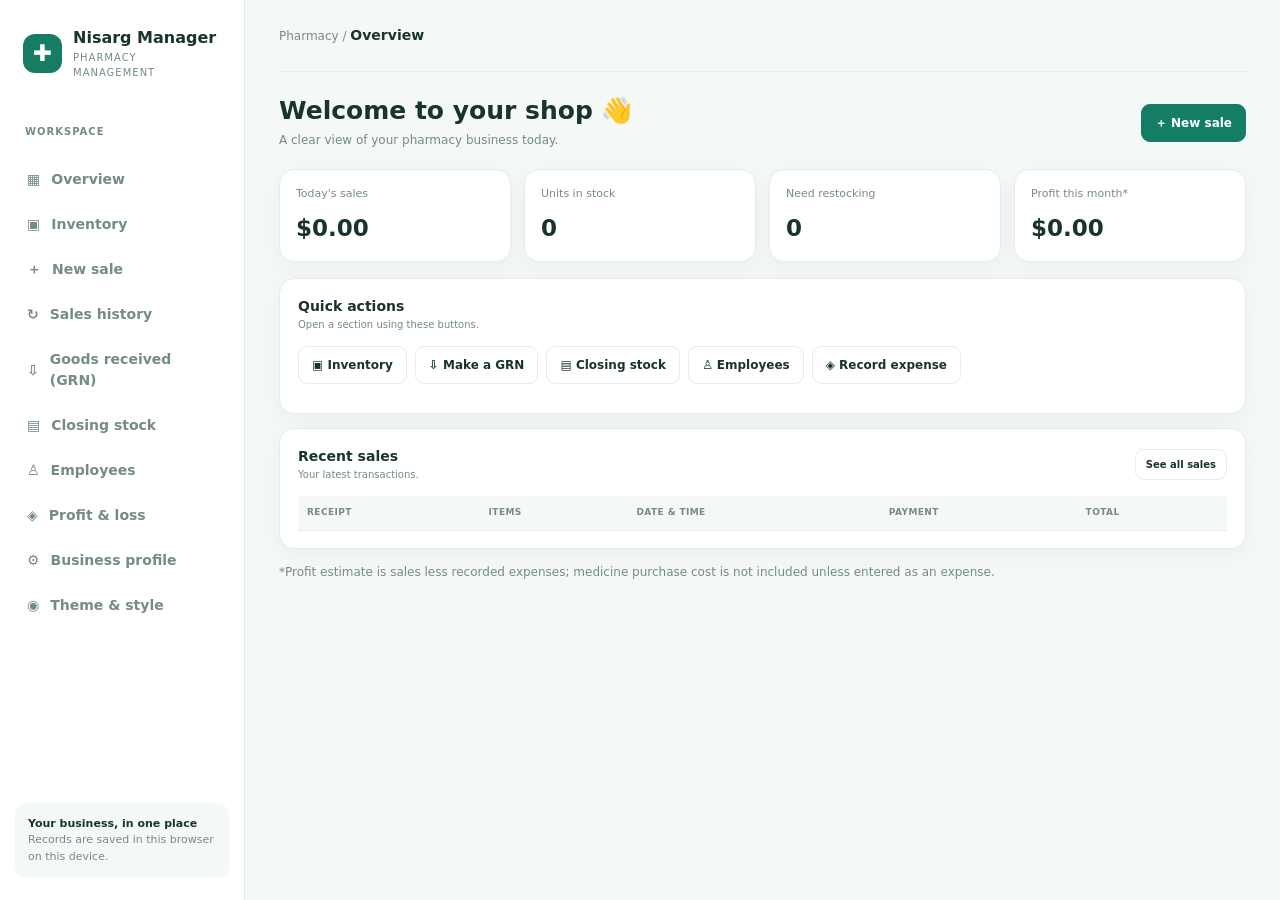
==== commit dd0effb5: "Restore full pharmacy features in modular files and retain GRN, closing stock, PDF, and themes" ====
--- a/index.html
+++ b/index.html
@@ -1,62 +1,23 @@
 <!doctype html>
 <html lang="en">
 <head>
-<meta charset="utf-8">
-<meta name="viewport" content="width=device-width, initial-scale=1">
-<meta name="theme-color" content="#147d64">
-<title>Nisarg Manager | Pharmacy</title>
-<style>
-:root{--accent:#147d64;--accent-dark:#0c5d4a;--accent-soft:#e8f5ef;--page:#f4f8f6;--surface:#fff;--ink:#19332f;--muted:#6d817b;--line:#e1eae5;--radius:15px;--shadow:0 6px 22px #19332f0b}*{box-sizing:border-box}body{margin:0;background:var(--page);color:var(--ink);font:15px/1.5 system-ui,-apple-system,"Segoe UI",sans-serif}button,input,select{font:inherit}button{cursor:pointer}button:focus-visible,input:focus-visible,select:focus-visible{outline:3px solid #78a9ff;outline-offset:2px}.layout{min-height:100vh}.sidebar{position:fixed;inset:0 auto 0 0;width:245px;background:var(--surface);border-right:1px solid var(--line);padding:22px 15px;display:flex;flex-direction:column;z-index:3}.brand{display:flex;align-items:center;gap:11px;padding:4px 8px 24px;font-weight:800}.brand-icon{width:39px;height:39px;border-radius:12px;background:var(--accent);color:white;display:grid;place-items:center;font-size:23px}.brand small{display:block;color:var(--muted);font-size:10px;letter-spacing:1px}.nav-label{padding:10px;color:var(--muted);font-size:10px;font-weight:800;text-transform:uppercase;letter-spacing:1px}.nav{display:grid;gap:5px}.nav button{width:100%;border:0;background:transparent;color:var(--muted);padding:11px 12px;border-radius:10px;text-align:left;font-weight:650}.nav button:hover,.nav button.active{background:var(--accent-soft);color:var(--accent-dark)}.sidebar-note{margin-top:auto;background:var(--page);border-radius:12px;padding:13px;font-size:12px;color:var(--muted)}main{margin-left:245px;padding:0 34px 40px;max-width:1600px}.topbar{height:74px;display:flex;align-items:center;justify-content:space-between;border-bottom:1px solid var(--line);margin-bottom:25px}.topbar strong{font-size:13px}.topbar-actions{display:flex;align-items:center;gap:10px;color:var(--muted);font-size:12px}.page{display:none}.page.active{display:block}.page-title{font-size:25px;line-height:1.2;margin:5px 0}.description{color:var(--muted);margin:7px 0 20px;font-size:13px}.cards{display:grid;grid-template-columns:repeat(3,minmax(0,1fr));gap:13px;margin:18px 0}.card,.panel{background:var(--surface);border:1px solid var(--line);border-radius:var(--radius);box-shadow:var(--shadow)}.card{padding:17px}.card span{display:block;color:var(--muted);font-size:12px}.card strong{display:block;font-size:24px;margin-top:8px}.panel{padding:18px;margin:15px 0}.panel-head{display:flex;align-items:center;justify-content:space-between;gap:12px;margin-bottom:14px}.panel-title{font-weight:750}.panel-sub{font-size:12px;color:var(--muted);margin-top:3px}.toolbar{display:flex;gap:9px;flex-wrap:wrap;margin:15px 0}.field{display:grid;gap:5px;min-width:0}.field label{font-size:12px;font-weight:700;color:#4f665f}.field input,.field select,.toolbar input,.toolbar select{width:100%;min-height:42px;border:1px solid var(--line);border-radius:9px;padding:9px 11px;background:var(--surface);color:var(--ink)}.toolbar .field{flex:1;min-width:170px}.form-grid{display:grid;grid-template-columns:repeat(2,minmax(0,1fr));gap:13px}.full{grid-column:1/-1}.actions{display:flex;flex-wrap:wrap;gap:9px;margin-top:16px}.btn{border:1px solid var(--line);border-radius:9px;padding:10px 14px;background:var(--surface);color:var(--ink);font-weight:700}.btn:hover{filter:brightness(.97)}.btn.primary{background:var(--accent);color:white;border-color:var(--accent)}.btn.primary:hover{background:var(--accent-dark)}.btn.small{padding:7px 10px;font-size:12px}.table-wrap{overflow:auto}table{width:100%;border-collapse:collapse;min-width:600px}th,td{text-align:left;padding:11px 10px;border-bottom:1px solid var(--line);font-size:12px}th{font-size:10px;color:var(--muted);text-transform:uppercase;letter-spacing:.4px;background:var(--page)}tbody tr:last-child td{border-bottom:0}.empty{text-align:center;color:var(--muted);padding:24px}.badge{display:inline-block;background:var(--accent-soft);color:var(--accent-dark);border-radius:99px;padding:3px 8px;font-size:11px}.notice{padding:12px;border-radius:10px;background:var(--accent-soft);color:var(--accent-dark);font-size:12px;margin:12px 0}.mobile-nav{display:none}.toast{position:fixed;right:18px;bottom:18px;background:#19332f;color:#fff;padding:12px 16px;border-radius:10px;box-shadow:var(--shadow);z-index:10;opacity:0;transform:translateY(7px);pointer-events:none;transition:.2s}.toast.show{opacity:1;transform:translateY(0)}.theme-options{display:grid;grid-template-columns:repeat(2,minmax(0,1fr));gap:15px;max-width:650px}.swatches{display:flex;gap:9px;flex-wrap:wrap}.swatch{width:38px;height:38px;border:3px solid white;box-shadow:0 0 0 1px var(--line);border-radius:50%;cursor:pointer}.swatch[aria-pressed="true"]{box-shadow:0 0 0 3px var(--ink)}.style-pills{display:flex;gap:8px;flex-wrap:wrap}.style-pills button[aria-pressed="true"]{border-color:var(--accent);color:var(--accent-dark);background:var(--accent-soft)}body.style-rounded{--radius:23px}body.style-sharp{--radius:5px}.mobile-brand{display:none}
-@media(max-width:850px){.sidebar{width:205px}main{margin-left:205px;padding:0 20px 30px}.cards{grid-template-columns:repeat(2,minmax(0,1fr))}}
-@media(max-width:600px){.sidebar{display:none}main{margin:0;padding:0 14px 85px}.topbar{height:60px;margin-bottom:18px}.mobile-brand{display:flex;align-items:center;gap:7px;font-size:13px;font-weight:800}.mobile-brand .brand-icon{width:29px;height:29px;font-size:18px}.topbar-actions{font-size:10px}.cards{gap:8px}.card{padding:12px}.card strong{font-size:19px}.panel{padding:13px;margin:12px 0}.form-grid,.theme-options{grid-template-columns:1fr}.full{grid-column:auto}.page-title{font-size:22px}.mobile-nav{position:fixed;inset:auto 0 0;z-index:4;display:flex;overflow-x:auto;background:var(--surface);border-top:1px solid var(--line);padding:5px max(5px,env(safe-area-inset-left)) max(5px,env(safe-area-inset-bottom))}.mobile-nav button{flex:1;min-width:66px;padding:8px 4px;border:0;border-radius:8px;background:transparent;color:var(--muted);font-size:10px;font-weight:700}.mobile-nav button.active{background:var(--accent-soft);color:var(--accent-dark)}.actions .btn{flex:1}.toast{left:12px;right:12px;bottom:78px;text-align:center}}
-</style>
+<meta charset="utf-8"><meta name="viewport" content="width=device-width, initial-scale=1"><meta name="theme-color" content="#147d64"><title>Nisarg Manager | Pharmacy</title>
+<link rel="stylesheet" href="app.css">
 </head>
 <body>
-<aside class="sidebar" aria-label="Main navigation"><div class="brand"><div class="brand-icon">✚</div><div>Nisarg Manager<small>PHARMACY MANAGEMENT</small></div></div><div class="nav-label">Workspace</div><nav class="nav"><button type="button" class="active" data-page="dashboard">▦ &nbsp; Overview</button><button type="button" data-page="inventory">▣ &nbsp; Inventory</button><button type="button" data-page="grn">＋ &nbsp; Goods received (GRN)</button><button type="button" data-page="closing">▤ &nbsp; Closing stock</button><button type="button" data-page="settings">⚙ &nbsp; Theme & style</button></nav><div class="sidebar-note"><strong>Your records stay on this device.</strong><br>Export reports regularly to keep a backup.</div></aside>
-<main><header class="topbar"><div class="mobile-brand"><span class="brand-icon">✚</span>Nisarg Manager</div><strong>Pharmacy / <span id="crumbTitle">Overview</span></strong><div class="topbar-actions"><span id="todayLabel"></span><span class="badge">Saved on this device</span></div></header>
-<section class="page active" id="page-dashboard"><h1 class="page-title">Welcome to your shop</h1><p class="description">Quick access to stock, goods received, and your daily closing report.</p><div class="cards"><article class="card"><span>Items in inventory</span><strong id="dashItems">0</strong></article><article class="card"><span>Total units in stock</span><strong id="dashUnits">0</strong></article><article class="card"><span>Goods received records</span><strong id="dashGrns">0</strong></article></div><div class="panel"><div class="panel-head"><div><div class="panel-title">Quick actions</div><div class="panel-sub">Tap a button to open the section.</div></div></div><div class="actions"><button class="btn primary" type="button" data-go="grn">＋ Make a GRN</button><button class="btn" type="button" data-go="closing">▤ Closing stock</button><button class="btn" type="button" data-go="inventory">▣ View inventory</button><button class="btn" type="button" data-go="settings">⚙ Change theme</button></div></div><div class="panel"><div class="panel-title">Getting started</div><p class="description">Use Inventory to add your medicines. When a supplier delivery arrives, create a GRN to increase stock and save the delivery details. At day end, use Closing stock to record counted quantities and download the report as a PDF.</p></div></section>
-<section class="page" id="page-inventory"><h1 class="page-title">Medicine inventory</h1><p class="description">Add products and keep the available quantity up to date.</p><div class="panel"><div class="panel-head"><div class="panel-title">Add an item</div></div><form id="itemForm" class="form-grid"><div class="field"><label for="itemName">Medicine name</label><input id="itemName" name="name" required maxlength="80" placeholder="e.g. Paracetamol 500mg"></div><div class="field"><label for="itemBatch">Batch / lot (optional)</label><input id="itemBatch" name="batch" maxlength="50" placeholder="Batch number"></div><div class="field"><label for="itemQuantity">Quantity in stock</label><input id="itemQuantity" name="quantity" type="number" min="0" step="1" required value="0"></div><div class="field"><label for="itemPrice">Unit price</label><input id="itemPrice" name="price" type="number" min="0" step="0.01" required value="0"></div><div class="field full"><button class="btn primary" type="submit">Save medicine</button></div></form></div><div class="panel"><div class="panel-head"><div class="panel-title">Current stock</div><button class="btn small" type="button" data-export="inventory">Download inventory PDF</button></div><div class="toolbar"><div class="field"><label for="inventorySearch">Search inventory</label><input id="inventorySearch" type="search" placeholder="Type a medicine name"></div></div><div class="table-wrap"><table><thead><tr><th>Medicine</th><th>Batch</th><th>Quantity</th><th>Unit price</th><th>Stock value</th></tr></thead><tbody id="inventoryRows"></tbody></table></div></div></section>
-<section class="page" id="page-grn"><h1 class="page-title">Goods received (GRN)</h1><p class="description">Record supplier deliveries. Saving a GRN automatically adds delivered units to your inventory.</p><div class="panel"><div class="panel-head"><div><div class="panel-title">New goods received note</div><div class="panel-sub">Complete the form, then save or download a GRN PDF.</div></div></div><form id="grnForm"><div class="form-grid"><div class="field"><label for="supplier">Supplier name</label><input id="supplier" name="supplier" required maxlength="100" placeholder="Supplier / wholesaler"></div><div class="field"><label for="invoice">Invoice / delivery number</label><input id="invoice" name="invoice" maxlength="60" placeholder="Optional reference"></div><div class="field"><label for="grnDate">Date received</label><input id="grnDate" name="date" type="date" required></div><div class="field"><label for="grnMedicine">Medicine</label><select id="grnMedicine" name="medicine" required></select></div><div class="field"><label for="grnQuantity">Quantity received</label><input id="grnQuantity" name="quantity" type="number" min="1" step="1" required value="1"></div><div class="field"><label for="grnCost">Unit cost</label><input id="grnCost" name="cost" type="number" min="0" step="0.01" required value="0"></div></div><div class="actions"><button class="btn primary" type="submit">Save GRN and update stock</button><button class="btn" type="button" id="downloadNewGrn" disabled>Download GRN PDF</button></div></form><div class="notice">A GRN changes inventory only after you press “Save GRN and update stock.”</div></div><div class="panel"><div class="panel-head"><div class="panel-title">GRN history</div><button class="btn small" type="button" data-export="grn">Download GRN history PDF</button></div><div class="table-wrap"><table><thead><tr><th>GRN number</th><th>Date</th><th>Supplier</th><th>Invoice</th><th>Medicine</th><th>Qty</th><th>Total cost</th><th>PDF</th></tr></thead><tbody id="grnRows"></tbody></table></div></div></section>
-<section class="page" id="page-closing"><h1 class="page-title">Closing stock</h1><p class="description">Enter physical counts for the end of day. Save a dated snapshot and download it as a PDF.</p><div class="panel"><div class="panel-head"><div><div class="panel-title">Physical stock count</div><div class="panel-sub">Adjust the counted quantity if it differs from the book quantity.</div></div><button class="btn small" type="button" data-export="closing-current">Download current count PDF</button></div><div class="table-wrap"><table><thead><tr><th>Medicine</th><th>Book quantity</th><th>Counted quantity</th><th>Difference</th><th>Unit price</th></tr></thead><tbody id="closingRows"></tbody></table></div><div class="actions"><button class="btn primary" type="button" id="saveClosing">Save closing stock snapshot</button></div></div><div class="panel"><div class="panel-head"><div class="panel-title">Saved closing reports</div><button class="btn small" type="button" data-export="closing-history">Download history PDF</button></div><div class="table-wrap"><table><thead><tr><th>Date & time</th><th>Products counted</th><th>Total units</th><th>Stock value</th><th>PDF</th></tr></thead><tbody id="closingHistoryRows"></tbody></table></div></div></section>
-<section class="page" id="page-settings"><h1 class="page-title">Theme & style</h1><p class="description">Choose a color and interface style. Your selection is saved on this device.</p><div class="panel"><div class="panel-title">Accent color</div><p class="panel-sub">Select a color theme.</p><div class="swatches" role="group" aria-label="Theme color" style="margin-top:15px"><button type="button" class="swatch" data-color="green" aria-label="Green theme" style="background:#147d64"></button><button type="button" class="swatch" data-color="blue" aria-label="Blue theme" style="background:#3867cf"></button><button type="button" class="swatch" data-color="purple" aria-label="Purple theme" style="background:#7854b8"></button><button type="button" class="swatch" data-color="orange" aria-label="Orange theme" style="background:#c96c24"></button><button type="button" class="swatch" data-color="rose" aria-label="Rose theme" style="background:#bb526b"></button></div></div><div class="panel"><div class="panel-title">Corner style</div><p class="panel-sub">Choose the shape of cards and buttons.</p><div class="style-pills" style="margin-top:15px"><button class="btn" type="button" data-style="soft">Soft</button><button class="btn" type="button" data-style="rounded">Rounded</button><button class="btn" type="button" data-style="sharp">Sharp</button></div></div><div class="panel"><div class="panel-title">Reports and PDF downloads</div><p class="description">PDF buttons download a report file directly to your device. If a browser blocks automatic downloads, allow downloads for this page and press the button again.</p></div></section>
-</main><nav class="mobile-nav" aria-label="Mobile navigation"><button type="button" class="active" data-page="dashboard">▦<br>Home</button><button type="button" data-page="inventory">▣<br>Stock</button><button type="button" data-page="grn">＋<br>GRN</button><button type="button" data-page="closing">▤<br>Close</button><button type="button" data-page="settings">⚙<br>Theme</button></nav><div class="toast" id="toast" role="status" aria-live="polite"></div>
-<script>
-'use strict';
-const $=s=>document.querySelector(s), $$=s=>[...document.querySelectorAll(s)];
-const storageKey='nisarg_manager_v2_';
-function load(key,fallback){try{const value=JSON.parse(localStorage.getItem(storageKey+key));return value??fallback}catch{return fallback}}
-let inventory=load('inventory',[]), grns=load('grns',[]), closings=load('closings',[]), theme=load('theme',{color:'green',style:'soft'}), lastGrn=null;
-const palettes={green:['#147d64','#0c5d4a','#e8f5ef'],blue:['#3867cf','#244ba4','#edf2ff'],purple:['#7854b8','#583b91','#f1eafd'],orange:['#c96c24','#984b15','#fff0e3'],rose:['#bb526b','#8e354a','#ffedf1']};
-function persist(){try{localStorage.setItem(storageKey+'inventory',JSON.stringify(inventory));localStorage.setItem(storageKey+'grns',JSON.stringify(grns));localStorage.setItem(storageKey+'closings',JSON.stringify(closings));localStorage.setItem(storageKey+'theme',JSON.stringify(theme))}catch{notify('Could not save: device storage may be full.')}}
-function safe(text){return String(text??'').replace(/[&<>"']/g,c=>({'&':'&amp;','<':'&lt;','>':'&gt;','"':'&quot;',"'":'&#39;'}[c]))}
-function currency(n){return new Intl.NumberFormat(undefined,{style:'currency',currency:'USD'}).format(Number(n)||0)}
-function today(){const d=new Date();return new Date(d.getTime()-d.getTimezoneOffset()*60000).toISOString().slice(0,10)}
-function notify(message){const box=$('#toast');box.textContent=message;box.classList.add('show');clearTimeout(notify.timer);notify.timer=setTimeout(()=>box.classList.remove('show'),2600)}
-function setPage(name){const page=$('#page-'+name);if(!page)return;$$('.page').forEach(p=>p.classList.toggle('active',p===page));$$('[data-page]').forEach(b=>b.classList.toggle('active',b.dataset.page===name));$('#crumbTitle').textContent=({dashboard:'Overview',inventory:'Inventory',grn:'Goods received (GRN)',closing:'Closing stock',settings:'Theme & style'})[name]||'Overview';if(name==='closing')renderClosing();if(name==='grn')renderMedicineOptions();window.scrollTo({top:0,behavior:'smooth'})}
-function applyTheme(){const [a,d,s]=palettes[theme.color]||palettes.green;document.documentElement.style.setProperty('--accent',a);document.documentElement.style.setProperty('--accent-dark',d);document.documentElement.style.setProperty('--accent-soft',s);document.body.classList.remove('style-rounded','style-sharp');if(theme.style==='rounded')document.body.classList.add('style-rounded');if(theme.style==='sharp')document.body.classList.add('style-sharp');$$('[data-color]').forEach(b=>b.setAttribute('aria-pressed',String(b.dataset.color===theme.color)));$$('[data-style]').forEach(b=>b.setAttribute('aria-pressed',String(b.dataset.style===theme.style)))}
-function renderInventory(){const q=$('#inventorySearch').value.trim().toLowerCase();const rows=inventory.filter(x=>x.name.toLowerCase().includes(q));$('#inventoryRows').innerHTML=rows.length?rows.map(x=>`<tr><td><strong>${safe(x.name)}</strong></td><td>${safe(x.batch||'—')}</td><td>${Number(x.quantity)||0}</td><td>${currency(x.price)}</td><td>${currency((Number(x.quantity)||0)*(Number(x.price)||0))}</td></tr>`).join(''):'<tr><td colspan="5" class="empty">No medicines yet. Add one above.</td></tr>';$('#dashItems').textContent=inventory.length;$('#dashUnits').textContent=inventory.reduce((a,x)=>a+(Number(x.quantity)||0),0).toLocaleString();$('#dashGrns').textContent=grns.length;renderMedicineOptions()}
-function renderMedicineOptions(){const select=$('#grnMedicine');if(!select)return;const previous=select.value;select.innerHTML='<option value="">Choose a medicine</option>'+inventory.map(x=>`<option value="${safe(x.id)}">${safe(x.name)} (stock: ${Number(x.quantity)||0})</option>`).join('');if(inventory.some(x=>x.id===previous))select.value=previous}
-function renderGrns(){const body=$('#grnRows');body.innerHTML=grns.length?[...grns].reverse().map(g=>`<tr><td>${safe(g.number)}</td><td>${safe(g.date)}</td><td>${safe(g.supplier)}</td><td>${safe(g.invoice||'—')}</td><td>${safe(g.medicineName)}</td><td>${g.quantity}</td><td>${currency(g.quantity*g.cost)}</td><td><button class="btn small" type="button" data-grn-pdf="${safe(g.id)}">PDF</button></td></tr>`).join(''):'<tr><td colspan="8" class="empty">No GRNs saved yet.</td></tr>'}
-function renderClosing(){const body=$('#closingRows');body.innerHTML=inventory.length?inventory.map(x=>`<tr data-count-row="${safe(x.id)}"><td>${safe(x.name)}</td><td>${Number(x.quantity)||0}</td><td><input aria-label="Counted quantity for ${safe(x.name)}" data-count="${safe(x.id)}" type="number" min="0" step="1" value="${Number.isInteger(Number(x.counted))?Number(x.counted):Number(x.quantity)||0}" style="width:110px;padding:8px;border:1px solid var(--line);border-radius:8px"></td><td data-diff="${safe(x.id)}">0</td><td>${currency(x.price)}</td></tr>`).join(''):'<tr><td colspan="5" class="empty">Add medicines to inventory before counting.</td></tr>';renderClosingHistory()}
-function updateDiff(input){const item=inventory.find(x=>x.id===input.dataset.count);const diff=(Number(input.value)||0)-(Number(item?.quantity)||0);const cell=$(`[data-diff="${CSS.escape(input.dataset.count)}"]`);if(cell)cell.textContent=diff>0?`+${diff}`:String(diff)}
-function renderClosingHistory(){const body=$('#closingHistoryRows');body.innerHTML=closings.length?[...closings].reverse().map(c=>`<tr><td>${safe(c.dateLabel)}</td><td>${c.products}</td><td>${c.units}</td><td>${currency(c.value)}</td><td><button class="btn small" type="button" data-closing-pdf="${safe(c.id)}">PDF</button></td></tr>`).join(''):'<tr><td colspan="5" class="empty">No closing reports saved yet.</td></tr>'}
-function renderAll(){renderInventory();renderGrns();renderClosing();applyTheme()}
-function downloadPdf(filename,title,lines){const esc=s=>String(s??'').replace(/[^\x20-\x7E]/g,' ').replace(/([\\()])/g,'\\$1');const wrapped=[];for(const line of lines){const text=String(line??'');if(text.length<88)wrapped.push(text);else for(let i=0;i<text.length;i+=88)wrapped.push(text.slice(i,i+88))}const chunks=[];for(let i=0;i<wrapped.length;i+=45)chunks.push(wrapped.slice(i,i+45));if(!chunks.length)chunks.push([]);const objects=[];const pageIds=chunks.map((_,i)=>5+i*2);objects[1]='<< /Type /Catalog /Pages 2 0 R >>';objects[2]=`<< /Type /Pages /Kids [${pageIds.map(id=>`${id} 0 R`).join(' ')}] /Count ${pageIds.length} >>`;objects[3]='<< /Type /Font /Subtype /Type1 /BaseFont /Helvetica >>';objects[4]='<< /Producer (Nisarg Manager) >>';chunks.forEach((part,i)=>{const page=pageIds[i],streamId=page+1;let ops=`BT /F1 16 Tf 48 790 Td (${esc(title)}) Tj /F1 9 Tf 0 -24 Td`;for(const line of part)ops+=` 0 -15 Td (${esc(line)}) Tj`;ops+=' ET';objects[page]=`<< /Type /Page /Parent 2 0 R /MediaBox [0 0 612 842] /Resources << /Font << /F1 3 0 R >> >> /Contents ${streamId} 0 R >>`;objects[streamId]=`<< /Length ${ops.length} >>\nstream\n${ops}\nendstream`});let pdf='%PDF-1.4\n',offsets=[0];for(let i=1;i<objects.length;i++){offsets[i]=pdf.length;pdf+=`${i} 0 obj\n${objects[i]}\nendobj\n`}const xref=pdf.length;pdf+=`xref\n0 ${objects.length}\n0000000000 65535 f \n`;for(let i=1;i<objects.length;i++)pdf+=`${String(offsets[i]).padStart(10,'0')} 00000 n \n`;pdf+=`trailer\n<< /Size ${objects.length} /Root 1 0 R /Info 4 0 R >>\nstartxref\n${xref}\n%%EOF`;const url=URL.createObjectURL(new Blob([pdf],{type:'application/pdf'}));const a=document.createElement('a');a.href=url;a.download=filename;a.style.display='none';document.body.appendChild(a);a.click();a.remove();setTimeout(()=>URL.revokeObjectURL(url),2000);notify('PDF downloaded')}
-function inventoryLines(){return ['Generated: '+new Date().toLocaleString(),'','Medicine | Batch | Quantity | Unit price | Stock value',...inventory.map(x=>`${x.name} | ${x.batch||'-'} | ${x.quantity} | ${currency(x.price)} | ${currency((Number(x.quantity)||0)*(Number(x.price)||0))}`),'',`Products: ${inventory.length}`,`Total units: ${inventory.reduce((a,x)=>a+(Number(x.quantity)||0),0)}`]}
-function currentClosing(){return inventory.map(x=>({name:x.name,batch:x.batch||'',book:Number(x.quantity)||0,counted:Number($(`[data-count="${CSS.escape(x.id)}"]`)?.value??x.quantity)||0,price:Number(x.price)||0}))}
-function closingLines(c){return ['Generated: '+(c.dateLabel||new Date().toLocaleString()),'','Medicine | Book qty | Counted qty | Difference | Unit price | Value',...c.items.map(x=>`${x.name} | ${x.book} | ${x.counted} | ${x.counted-x.book} | ${currency(x.price)} | ${currency(x.counted*x.price)}`),'',`Products: ${c.products}`,`Total counted units: ${c.units}`,`Closing stock value: ${currency(c.value)}`]}
-$$('[data-page]').forEach(b=>b.addEventListener('click',()=>setPage(b.dataset.page)));$$('[data-go]').forEach(b=>b.addEventListener('click',()=>setPage(b.dataset.go)));
-$('#itemForm').addEventListener('submit',e=>{e.preventDefault();const f=new FormData(e.currentTarget);inventory.push({id:'i'+Date.now(),name:String(f.get('name')).trim(),batch:String(f.get('batch')).trim(),quantity:Number(f.get('quantity')),price:Number(f.get('price'))});persist();e.currentTarget.reset();$('#itemQuantity').value=0;$('#itemPrice').value=0;renderAll();notify('Medicine added to inventory')});
-$('#inventorySearch').addEventListener('input',renderInventory);
-$('#grnForm').addEventListener('submit',e=>{e.preventDefault();const f=new FormData(e.currentTarget),item=inventory.find(x=>x.id===f.get('medicine'));if(!item){notify('Add and select a medicine first');return}const qty=Number(f.get('quantity')),cost=Number(f.get('cost'));if(!Number.isInteger(qty)||qty<1||cost<0){notify('Check the quantity and cost');return}const grn={id:'g'+Date.now(),number:'GRN-'+Date.now().toString().slice(-8),date:String(f.get('date')),supplier:String(f.get('supplier')).trim(),invoice:String(f.get('invoice')).trim(),medicineId:item.id,medicineName:item.name,quantity:qty,cost};item.quantity=(Number(item.quantity)||0)+qty;grns.push(grn);lastGrn=grn;persist();renderAll();$('#downloadNewGrn').disabled=false;$('#grnForm').reset();$('#grnDate').value=today();$('#grnQuantity').value=1;notify(`GRN saved. ${qty} units added to stock.`)});
-$('#downloadNewGrn').addEventListener('click',()=>{if(lastGrn)downloadPdf(`${lastGrn.number}.pdf`,`Goods received note ${lastGrn.number}`,['Date: '+lastGrn.date,'Supplier: '+lastGrn.supplier,'Invoice: '+(lastGrn.invoice||'-'),'Medicine: '+lastGrn.medicineName,'Quantity received: '+lastGrn.quantity,'Unit cost: '+currency(lastGrn.cost),'Total: '+currency(lastGrn.quantity*lastGrn.cost)])});
-$('#closingRows').addEventListener('input',e=>{if(e.target.matches('[data-count]'))updateDiff(e.target)});
-$('#saveClosing').addEventListener('click',()=>{if(!inventory.length){notify('Add medicines before saving a stock count');return}const items=currentClosing();if(items.some(x=>!Number.isInteger(x.counted)||x.counted<0)){notify('Counted quantities must be whole numbers of zero or more');return}const c={id:'c'+Date.now(),dateLabel:new Date().toLocaleString(),items,products:items.length,units:items.reduce((a,x)=>a+x.counted,0),value:items.reduce((a,x)=>a+x.counted*x.price,0)};closings.push(c);inventory.forEach(x=>{const row=items.find(y=>y.name===x.name);if(row)x.counted===undefined?null:x.counted; x.counted=items.find(y=>y.name===x.name)?.counted??x.quantity});persist();renderAll();notify('Closing stock snapshot saved')});
-$$('[data-export]').forEach(b=>b.addEventListener('click',()=>{const type=b.dataset.export;if(type==='inventory')downloadPdf('inventory-report.pdf','Inventory report',inventoryLines());if(type==='grn')downloadPdf('grn-history.pdf','Goods received history',grns.flatMap(g=>[`${g.number} | ${g.date} | ${g.supplier} | ${g.medicineName} | Qty ${g.quantity} | Total ${currency(g.quantity*g.cost)}`]));if(type==='closing-current'){const items=currentClosing(),c={dateLabel:new Date().toLocaleString(),items,products:items.length,units:items.reduce((a,x)=>a+x.counted,0),value:items.reduce((a,x)=>a+x.counted*x.price,0)};downloadPdf('closing-stock.pdf','Closing stock report',closingLines(c))}if(type==='closing-history')downloadPdf('closing-stock-history.pdf','Closing stock history',closings.flatMap(c=>[c.dateLabel,`Products: ${c.products} | Units: ${c.units} | Value: ${currency(c.value)}`]))}));
-$('#grnRows').addEventListener('click',e=>{const b=e.target.closest('[data-grn-pdf]');if(!b)return;const g=grns.find(x=>x.id===b.dataset.grnPdf);if(g)downloadPdf(`${g.number}.pdf`,`Goods received note ${g.number}`,['Date: '+g.date,'Supplier: '+g.supplier,'Invoice: '+(g.invoice||'-'),'Medicine: '+g.medicineName,'Quantity received: '+g.quantity,'Unit cost: '+currency(g.cost),'Total: '+currency(g.quantity*g.cost)])});
-$('#closingHistoryRows').addEventListener('click',e=>{const b=e.target.closest('[data-closing-pdf]');if(!b)return;const c=closings.find(x=>x.id===b.dataset.closingPdf);if(c)downloadPdf('closing-stock-'+c.id+'.pdf','Closing stock report',closingLines(c))});
-$$('[data-color]').forEach(b=>b.addEventListener('click',()=>{theme.color=b.dataset.color;persist();applyTheme()}));$$('[data-style]').forEach(b=>b.addEventListener('click',()=>{theme.style=b.dataset.style;persist();applyTheme()}));
-$('#todayLabel').textContent=new Date().toLocaleDateString(undefined,{weekday:'short',month:'short',day:'numeric'});$('#grnDate').value=today();renderAll();
-</script>
-</body>
-</html>
+<aside class="sidebar"><a class="brand" href="#dashboard"><span class="brand-icon">✚</span><span><b>Nisarg Manager</b><small>PHARMACY MANAGEMENT</small></span></a><p class="nav-label">Workspace</p><nav class="nav" aria-label="Main navigation">
+<button data-page="dashboard">▦ <span>Overview</span></button><button data-page="inventory">▣ <span>Inventory</span></button><button data-page="sales">＋ <span>New sale</span></button><button data-page="history">↻ <span>Sales history</span></button><button data-page="grn">⇩ <span>Goods received (GRN)</span></button><button data-page="closing">▤ <span>Closing stock</span></button><button data-page="employees">♙ <span>Employees</span></button><button data-page="finance">◈ <span>Profit &amp; loss</span></button><button data-page="profile">⚙ <span>Business profile</span></button><button data-page="settings">◉ <span>Theme &amp; style</span></button></nav><div class="sidebar-note"><b>Your business, in one place</b><br>Records are saved in this browser on this device.</div></aside>
+<main class="main"><header class="topbar"><div class="mobile-brand"><span class="brand-icon">✚</span> Nisarg Manager</div><div class="crumb">Pharmacy / <b id="crumbTitle">Overview</b></div><div class="today" id="todayLabel"></div></header>
+<section class="page active" id="page-dashboard"><div class="welcome"><div><h1>Welcome to your shop 👋</h1><p>A clear view of your pharmacy business today.</p></div><button class="btn primary" data-go="sales">＋ New sale</button></div><div class="stats"><article class="card"><span>Today's sales</span><strong id="dashSales">$0.00</strong></article><article class="card"><span>Units in stock</span><strong id="dashUnits">0</strong></article><article class="card"><span>Need restocking</span><strong id="dashLow">0</strong></article><article class="card"><span>Profit this month*</span><strong id="dashProfit">$0.00</strong></article></div><div class="panel"><div class="panel-head"><div><b>Quick actions</b><small>Open a section using these buttons.</small></div></div><div class="actions"><button class="btn" data-go="inventory">▣ Inventory</button><button class="btn" data-go="grn">⇩ Make a GRN</button><button class="btn" data-go="closing">▤ Closing stock</button><button class="btn" data-go="employees">♙ Employees</button><button class="btn" data-go="finance">◈ Record expense</button></div></div><div class="panel"><div class="panel-head"><div><b>Recent sales</b><small>Your latest transactions.</small></div><button class="btn small" data-go="history">See all sales</button></div><div class="table-wrap"><table><thead><tr><th>Receipt</th><th>Items</th><th>Date &amp; time</th><th>Payment</th><th>Total</th></tr></thead><tbody id="recentSales"></tbody></table></div></div><p class="muted">*Profit estimate is sales less recorded expenses; medicine purchase cost is not included unless entered as an expense.</p></section>
+<section class="page" id="page-inventory"><h1>Medicine inventory</h1><p class="muted">Manage medicines, quantities, prices, and expiry details.</p><div class="panel"><h2>Add medicine</h2><form id="medicineForm" class="form-grid"><label>Medicine name<input name="name" required maxlength="80" placeholder="e.g. Paracetamol 500mg"></label><label>Category<input name="category" required placeholder="Pain relief"></label><label>Quantity<input name="quantity" type="number" min="0" step="1" required value="0"></label><label>Unit price<input name="price" type="number" min="0" step="0.01" required value="0"></label><label>Expiry date<input name="expiry" type="date"></label><label>Low-stock alert at<input name="threshold" type="number" min="0" step="1" value="10"></label><button class="btn primary full" type="submit">Save medicine</button></form></div><div class="panel"><div class="panel-head"><b>Stock list</b><button class="btn small" data-export="inventory">Download inventory PDF</button></div><input id="inventorySearch" class="search" type="search" placeholder="Search medicine or category"><div class="table-wrap"><table><thead><tr><th>Medicine</th><th>Category</th><th>Stock</th><th>Unit price</th><th>Expiry</th><th>Status</th><th>Actions</th></tr></thead><tbody id="inventoryRows"></tbody></table></div></div></section>
+<section class="page" id="page-sales"><h1>New sale</h1><p class="muted">Select medicines, add to basket, and complete the sale.</p><div class="two-col"><div class="panel"><h2>Available medicines</h2><input id="saleSearch" class="search" type="search" placeholder="Search medicine"><div id="saleProducts"></div></div><div class="panel"><div class="panel-head"><div><b>Current sale</b><small>Review the basket before checkout.</small></div><button class="btn small" id="clearCart">Clear</button></div><div id="cartItems"></div><p class="total-line">Total <b id="cartTotal">$0.00</b></p><label>Payment method<select id="payment"><option>Cash</option><option>Card</option><option>Mobile payment</option><option>Other</option></select></label><button class="btn primary full" id="checkout">Complete sale</button></div></div></section>
+<section class="page" id="page-history"><h1>Sales history</h1><p class="muted">Previous completed orders and receipts on this device.</p><div class="panel"><div class="panel-head"><b>Order history</b><button class="btn small" data-export="sales">Download sales PDF</button></div><div class="table-wrap"><table><thead><tr><th>Receipt</th><th>Items</th><th>Date &amp; time</th><th>Payment</th><th>Total</th><th>Receipt</th></tr></thead><tbody id="historyRows"></tbody></table></div></div></section>
+<section class="page" id="page-grn"><h1>Goods received (GRN)</h1><p class="muted">Record supplier deliveries. Saving adds the received quantity to inventory.</p><div class="panel"><h2>New goods received note</h2><form id="grnForm" class="form-grid"><label>Supplier name<input name="supplier" required maxlength="100"></label><label>Invoice / delivery number<input name="invoice" maxlength="60"></label><label>Date received<input name="date" type="date" required></label><label>Medicine<select name="medicine" id="grnMedicine" required></select></label><label>Quantity received<input name="quantity" type="number" min="1" step="1" value="1" required></label><label>Unit cost<input name="cost" type="number" min="0" step="0.01" value="0" required></label><div class="actions full"><button class="btn primary" type="submit">Save GRN and update stock</button><button class="btn" id="downloadNewGrn" type="button" disabled>Download GRN PDF</button></div></form></div><div class="panel"><div class="panel-head"><b>GRN history</b><button class="btn small" data-export="grn">Download GRN history PDF</button></div><div class="table-wrap"><table><thead><tr><th>GRN number</th><th>Date</th><th>Supplier</th><th>Invoice</th><th>Medicine</th><th>Qty</th><th>Total cost</th><th>PDF</th></tr></thead><tbody id="grnRows"></tbody></table></div></div></section>
+<section class="page" id="page-closing"><h1>Closing stock</h1><p class="muted">Count physical stock at day end, save the snapshot, and download a report.</p><div class="panel"><div class="panel-head"><b>Physical stock count</b><button class="btn small" data-export="closing-current">Download current count PDF</button></div><div class="table-wrap"><table><thead><tr><th>Medicine</th><th>Book quantity</th><th>Counted quantity</th><th>Difference</th><th>Unit price</th></tr></thead><tbody id="closingRows"></tbody></table></div><button class="btn primary" id="saveClosing">Save closing stock snapshot</button></div><div class="panel"><div class="panel-head"><b>Saved closing reports</b><button class="btn small" data-export="closing-history">Download history PDF</button></div><div class="table-wrap"><table><thead><tr><th>Date &amp; time</th><th>Products counted</th><th>Total units</th><th>Stock value</th><th>PDF</th></tr></thead><tbody id="closingHistoryRows"></tbody></table></div></div></section>
+<section class="page" id="page-employees"><h1>Employees</h1><p class="muted">Manage your team and employee contact and salary details.</p><div class="panel"><h2>Add employee</h2><form id="employeeForm" class="form-grid"><label>Full name<input name="name" required maxlength="80"></label><label>Role<input name="role" required placeholder="Pharmacist"></label><label>Phone<input name="phone" type="tel"></label><label>Monthly salary<input name="salary" type="number" min="0" step="0.01" value="0"></label><label>Start date<input name="startDate" type="date"></label><button class="btn primary full" type="submit">Add employee</button></form></div><div class="panel"><div class="panel-head"><b>Team members</b><button class="btn small" data-export="employees">Download employees PDF</button></div><div class="table-wrap"><table><thead><tr><th>Name</th><th>Role</th><th>Phone</th><th>Monthly salary</th><th>Start date</th><th>Action</th></tr></thead><tbody id="employeeRows"></tbody></table></div><p>Estimated monthly payroll: <b id="payroll">$0.00</b></p></div></section>
+<section class="page" id="page-finance"><h1>Profit &amp; loss</h1><p class="muted">Review sales revenue, record business costs, and understand the net result.</p><div class="stats"><article class="card"><span>Sales revenue this month</span><strong id="financeRevenue">$0.00</strong></article><article class="card"><span>Recorded expenses this month</span><strong id="financeExpenses">$0.00</strong></article><article class="card"><span>Net result this month</span><strong id="financeProfit">$0.00</strong></article></div><div class="panel"><h2>Record a business expense</h2><form id="expenseForm" class="form-grid"><label>Description<input name="title" required maxlength="80" placeholder="Shop rent"></label><label>Category<select name="category"><option>Rent</option><option>Utilities</option><option>Employee payroll</option><option>Supplies</option><option>Transport</option><option>Other</option></select></label><label>Amount<input name="amount" type="number" min="0.01" step="0.01" required></label><label>Date<input name="date" type="date" required></label><button class="btn primary full" type="submit">Record expense</button></form></div><div class="panel"><div class="panel-head"><b>Expense records</b><button class="btn small" data-export="expenses">Download expenses PDF</button></div><div class="table-wrap"><table><thead><tr><th>Description</th><th>Category</th><th>Date</th><th>Amount</th><th>Action</th></tr></thead><tbody id="expenseRows"></tbody></table></div></div></section>
+<section class="page" id="page-profile"><h1>Business profile</h1><p class="muted">Keep your pharmacy registration, license, address, and bank details organized.</p><div class="panel"><form id="profileForm" class="form-grid"><label>Shop / business name<input name="shopName" placeholder="Pharmacy"></label><label>Owner / manager name<input name="ownerName"></label><label>Pharmacy license number<input name="licenseNumber"></label><label>Business registration number<input name="registrationNumber"></label><label>Tax / VAT number<input name="taxNumber"></label><label>Business phone<input name="phone" type="tel"></label><label>Business email<input name="email" type="email"></label><label>Currency<select name="currency"><option value="USD">USD — US Dollar</option><option value="INR">INR — Indian Rupee</option><option value="EUR">EUR — Euro</option><option value="GBP">GBP — Pound Sterling</option><option value="CAD">CAD — Canadian Dollar</option><option value="AUD">AUD — Australian Dollar</option></select></label><label class="full">Business address<textarea name="address" rows="3"></textarea></label><h2 class="full">Bank details (optional)</h2><label>Bank name<input name="bankName"></label><label>Account holder<input name="accountName"></label><label>Account number<input name="accountNumber" inputmode="numeric"></label><label>Branch / routing information<input name="bankBranch"></label><div class="actions full"><button class="btn primary" type="submit">Save business profile</button><button class="btn" type="reset">Reset form</button></div></form></div></section>
+<section class="page" id="page-settings"><h1>Theme &amp; style</h1><p class="muted">Change the app's accent color and corner style. Settings are saved on this device.</p><div class="panel"><b>Accent color</b><div class="swatches"><button class="swatch" data-color="green" aria-label="Green" style="background:#147d64"></button><button class="swatch" data-color="blue" aria-label="Blue" style="background:#3867cf"></button><button class="swatch" data-color="purple" aria-label="Purple" style="background:#7854b8"></button><button class="swatch" data-color="orange" aria-label="Orange" style="background:#c96c24"></button><button class="swatch" data-color="rose" aria-label="Rose" style="background:#bb526b"></button></div></div><div class="panel"><b>Corner style</b><div class="actions"><button class="btn" data-style="soft">Soft</button><button class="btn" data-style="rounded">Rounded</button><button class="btn" data-style="sharp">Sharp</button></div></div><div class="panel"><b>Download and backup</b><p class="muted">Use PDF buttons on the relevant page. Data is kept in this browser; clearing browser data can remove it.</p><button class="btn" data-export="backup">Download data backup</button></div></section>
+</main><nav class="mobile-nav" aria-label="Mobile navigation"><button data-page="dashboard">▦<small>Home</small></button><button data-page="inventory">▣<small>Stock</small></button><button data-page="sales">＋<small>Sale</small></button><button data-page="history">↻<small>Orders</small></button><button data-page="grn">⇩<small>GRN</small></button><button data-page="closing">▤<small>Close</small></button><button data-page="employees">♙<small>Team</small></button><button data-page="finance">◈<small>Money</small></button><button data-page="profile">⚙<small>Profile</small></button><button data-page="settings">◉<small>Theme</small></button></nav><div id="toast" class="toast" role="status" aria-live="polite"></div>
+<script src="app.js" defer></script>
+</body></html>
--- a/app.css
+++ b/app.css
@@ -0,0 +1,3 @@
+*{box-sizing:border-box} :root{--accent:#147d64;--deep:#0c5d4a;--soft:#e8f5ef;--page:#f4f8f6;--surface:#fff;--ink:#19332f;--muted:#758b85;--line:#e4ede8;--radius:15px;--shadow:0 6px 22px #19332f0b}body{margin:0;color:var(--ink);background:var(--page);font:14px/1.5 system-ui,-apple-system,"Segoe UI",sans-serif}button,input,select,textarea{font:inherit}button{cursor:pointer}button:focus-visible,input:focus-visible,select:focus-visible,textarea:focus-visible{outline:3px solid #78a9ff;outline-offset:2px}.sidebar{position:fixed;inset:0 auto 0 0;width:245px;background:var(--surface);border-right:1px solid var(--line);padding:22px 15px;display:flex;flex-direction:column;z-index:5}.brand{display:flex;align-items:center;gap:11px;padding:4px 8px 24px;color:var(--ink);text-decoration:none}.brand b{font-size:16px}.brand small{display:block;color:var(--muted);font-size:10px;letter-spacing:1px}.brand-icon{width:39px;height:39px;border-radius:12px;background:var(--accent);color:white;display:grid;place-items:center;font-size:23px;flex:none}.nav-label{padding:10px;color:var(--muted);font-size:10px;font-weight:800;text-transform:uppercase;letter-spacing:1px}.nav{display:grid;gap:4px;overflow:auto}.nav button{display:flex;gap:11px;align-items:center;width:100%;border:0;background:transparent;color:var(--muted);padding:10px 12px;border-radius:10px;text-align:left;font-weight:650}.nav button:hover,.nav button.active{background:var(--soft);color:var(--deep)}.sidebar-note{margin-top:auto;background:var(--page);border-radius:12px;padding:13px;font-size:11px;color:var(--muted)}.sidebar-note b{color:var(--ink)}.main{margin-left:245px;max-width:1700px;padding:0 34px 50px}.topbar{height:72px;display:flex;align-items:center;justify-content:space-between;border-bottom:1px solid var(--line);margin-bottom:24px;color:var(--muted);font-size:12px}.crumb b{color:var(--ink);font-size:14px}.page{display:none}.page.active{display:block}.page h1{font-size:25px;line-height:1.2;margin:5px 0}.page h2{font-size:15px;margin:0 0 13px}.muted{color:var(--muted);font-size:12px;margin:6px 0 18px}.welcome{display:flex;justify-content:space-between;align-items:center;gap:15px;margin:8px 0 20px}.welcome h1{margin:0 0 5px}.welcome p{color:var(--muted);margin:0;font-size:12px}.stats{display:grid;grid-template-columns:repeat(4,minmax(0,1fr));gap:13px;margin:16px 0}.card,.panel{background:var(--surface);border:1px solid var(--line);border-radius:var(--radius);box-shadow:var(--shadow)}.card{padding:16px}.card span{display:block;color:var(--muted);font-size:11px}.card strong{display:block;font-size:23px;margin-top:8px}.panel{padding:17px 18px;margin:14px 0}.panel-head{display:flex;align-items:center;justify-content:space-between;gap:12px;margin-bottom:14px}.panel-head b{font-size:14px}.panel-head small{display:block;color:var(--muted);font-size:10px}.btn{border:1px solid var(--line);border-radius:9px;padding:9px 13px;background:var(--surface);color:var(--ink);font-size:12px;font-weight:700}.btn:hover{filter:brightness(.97)}.btn.primary{background:var(--accent);border-color:var(--accent);color:white}.btn.primary:hover{background:var(--deep)}.btn.small{padding:7px 10px;font-size:10px}.btn.full{width:100%}.actions{display:flex;flex-wrap:wrap;gap:8px;margin:12px 0}.form-grid{display:grid;grid-template-columns:repeat(2,minmax(0,1fr));gap:12px}.form-grid label,.page label{display:grid;gap:5px;font-size:11px;font-weight:700;color:#53675f}.form-grid input,.form-grid select,.form-grid textarea,.page> .panel>label select,#payment,.search{width:100%;min-height:40px;padding:9px 10px;border:1px solid var(--line);border-radius:9px;background:var(--surface);color:var(--ink)}.form-grid textarea{resize:vertical}.full{grid-column:1/-1}.search{margin:0 0 12px}.two-col{display:grid;grid-template-columns:1.1fr .9fr;gap:14px}.table-wrap{overflow:auto}table{width:100%;border-collapse:collapse;min-width:650px;text-align:left}th,td{padding:10px 9px;border-bottom:1px solid var(--line);font-size:11px;white-space:nowrap}th{background:var(--page);color:var(--muted);font-size:9px;text-transform:uppercase;letter-spacing:.4px}tbody tr:last-child td{border-bottom:0}.empty{text-align:center;color:var(--muted);padding:23px;white-space:normal}.product-row,.cart-row{display:flex;align-items:center;justify-content:space-between;gap:8px;padding:10px 0;border-bottom:1px solid var(--line);font-size:12px}.product-row:last-child,.cart-row:last-child{border:0}.product-row small,.cart-row small{display:block;color:var(--muted)}.total-line{display:flex;justify-content:space-between;border-top:1px solid var(--line);padding-top:12px}.swatches{display:flex;gap:10px;margin-top:15px}.swatch{width:36px;height:36px;border-radius:50%;border:3px solid white;box-shadow:0 0 0 1px var(--line)}.swatch[aria-pressed=true]{box-shadow:0 0 0 3px var(--ink)}.mobile-brand{display:none}.mobile-nav{display:none}.toast{position:fixed;z-index:20;right:20px;bottom:20px;padding:12px 16px;background:#19332f;color:#fff;border-radius:10px;opacity:0;transform:translateY(8px);transition:.2s;pointer-events:none}.toast.show{opacity:1;transform:translateY(0)}body.style-rounded{--radius:24px}body.style-sharp{--radius:4px}.badge{display:inline-block;padding:3px 8px;border-radius:99px;background:var(--soft);color:var(--deep);font-size:10px}.danger-text{color:#b43c4b}.page select{max-width:100%}
+@media(max-width:1050px){.main{padding-left:22px;padding-right:22px}.sidebar{width:215px}.main{margin-left:215px}.stats{grid-template-columns:repeat(2,minmax(0,1fr))}}
+@media(max-width:760px){.sidebar{display:none}.main{margin:0;padding:0 14px 86px}.topbar{height:60px;margin-bottom:18px}.mobile-brand{display:flex;align-items:center;gap:7px;color:var(--ink);font-weight:800}.mobile-brand .brand-icon{width:29px;height:29px;font-size:17px}.crumb{display:none}.today{font-size:10px}.mobile-nav{position:fixed;display:flex;bottom:0;left:0;right:0;z-index:10;overflow-x:auto;background:var(--surface);border-top:1px solid var(--line);padding:4px 2px max(4px,env(safe-area-inset-bottom))}.mobile-nav button{flex:1;min-width:58px;border:0;border-radius:8px;background:transparent;color:var(--muted);font-size:15px;padding:5px 2px}.mobile-nav button.active{background:var(--soft);color:var(--deep)}.mobile-nav small{display:block;font-size:8px;font-weight:700}.welcome{align-items:flex-start}.welcome h1{font-size:21px}.welcome .btn{font-size:10px;padding:8px}.two-col{grid-template-columns:1fr}.form-grid{grid-template-columns:1fr}.full{grid-column:auto}.panel{padding:13px}.stats{gap:8px}.card{padding:12px}.card strong{font-size:19px}.toast{left:12px;right:12px;bottom:76px;text-align:center}}
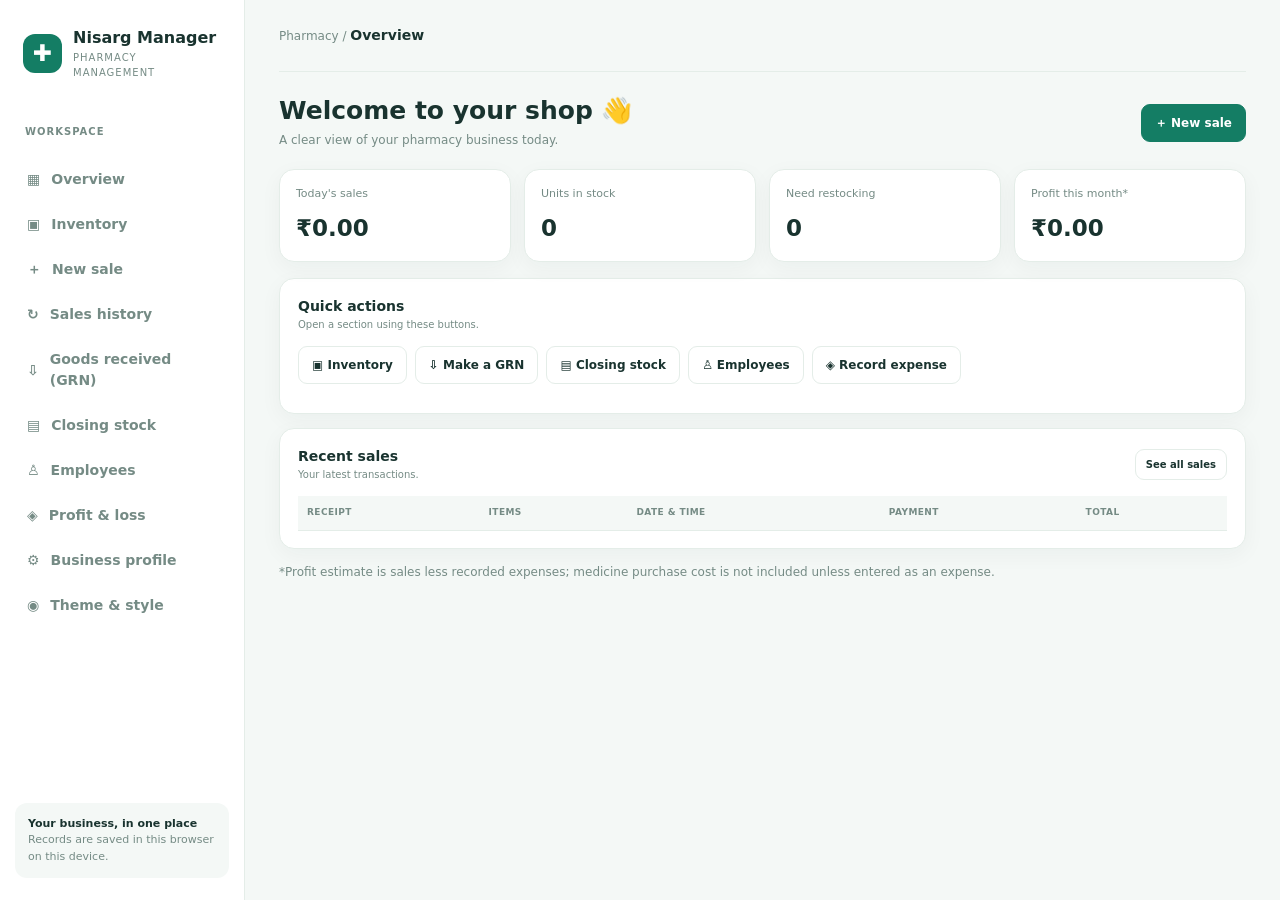
==== commit 86f674fa: "Integrate patient billing details and prescription history into pharmacy app" ====
--- a/index.html
+++ b/index.html
@@ -1,23 +1,15 @@
 <!doctype html>
-<html lang="en">
-<head>
-<meta charset="utf-8"><meta name="viewport" content="width=device-width, initial-scale=1"><meta name="theme-color" content="#147d64"><title>Nisarg Manager | Pharmacy</title>
-<link rel="stylesheet" href="app.css">
-</head>
-<body>
-<aside class="sidebar"><a class="brand" href="#dashboard"><span class="brand-icon">✚</span><span><b>Nisarg Manager</b><small>PHARMACY MANAGEMENT</small></span></a><p class="nav-label">Workspace</p><nav class="nav" aria-label="Main navigation">
-<button data-page="dashboard">▦ <span>Overview</span></button><button data-page="inventory">▣ <span>Inventory</span></button><button data-page="sales">＋ <span>New sale</span></button><button data-page="history">↻ <span>Sales history</span></button><button data-page="grn">⇩ <span>Goods received (GRN)</span></button><button data-page="closing">▤ <span>Closing stock</span></button><button data-page="employees">♙ <span>Employees</span></button><button data-page="finance">◈ <span>Profit &amp; loss</span></button><button data-page="profile">⚙ <span>Business profile</span></button><button data-page="settings">◉ <span>Theme &amp; style</span></button></nav><div class="sidebar-note"><b>Your business, in one place</b><br>Records are saved in this browser on this device.</div></aside>
+<html lang="en"><head><meta charset="utf-8"><meta name="viewport" content="width=device-width, initial-scale=1"><meta name="theme-color" content="#147d64"><title>Nisarg Manager | Pharmacy</title><link rel="stylesheet" href="app.css"></head><body>
+<aside class="sidebar"><a class="brand" href="#dashboard"><span class="brand-icon">✚</span><span><b>Nisarg Manager</b><small>PHARMACY MANAGEMENT</small></span></a><p class="nav-label">Workspace</p><nav class="nav" aria-label="Main navigation"><button data-page="dashboard">▦ <span>Overview</span></button><button data-page="inventory">▣ <span>Inventory</span></button><button data-page="sales">＋ <span>New sale</span></button><button data-page="history">↻ <span>Sales history</span></button><button data-page="grn">⇩ <span>Goods received (GRN)</span></button><button data-page="closing">▤ <span>Closing stock</span></button><button data-page="employees">♙ <span>Employees</span></button><button data-page="finance">◈ <span>Profit &amp; loss</span></button><button data-page="profile">⚙ <span>Business profile</span></button><button data-page="settings">◉ <span>Theme &amp; style</span></button></nav><div class="sidebar-note"><b>Your business, in one place</b><br>Records are saved in this browser on this device.</div></aside>
 <main class="main"><header class="topbar"><div class="mobile-brand"><span class="brand-icon">✚</span> Nisarg Manager</div><div class="crumb">Pharmacy / <b id="crumbTitle">Overview</b></div><div class="today" id="todayLabel"></div></header>
-<section class="page active" id="page-dashboard"><div class="welcome"><div><h1>Welcome to your shop 👋</h1><p>A clear view of your pharmacy business today.</p></div><button class="btn primary" data-go="sales">＋ New sale</button></div><div class="stats"><article class="card"><span>Today's sales</span><strong id="dashSales">$0.00</strong></article><article class="card"><span>Units in stock</span><strong id="dashUnits">0</strong></article><article class="card"><span>Need restocking</span><strong id="dashLow">0</strong></article><article class="card"><span>Profit this month*</span><strong id="dashProfit">$0.00</strong></article></div><div class="panel"><div class="panel-head"><div><b>Quick actions</b><small>Open a section using these buttons.</small></div></div><div class="actions"><button class="btn" data-go="inventory">▣ Inventory</button><button class="btn" data-go="grn">⇩ Make a GRN</button><button class="btn" data-go="closing">▤ Closing stock</button><button class="btn" data-go="employees">♙ Employees</button><button class="btn" data-go="finance">◈ Record expense</button></div></div><div class="panel"><div class="panel-head"><div><b>Recent sales</b><small>Your latest transactions.</small></div><button class="btn small" data-go="history">See all sales</button></div><div class="table-wrap"><table><thead><tr><th>Receipt</th><th>Items</th><th>Date &amp; time</th><th>Payment</th><th>Total</th></tr></thead><tbody id="recentSales"></tbody></table></div></div><p class="muted">*Profit estimate is sales less recorded expenses; medicine purchase cost is not included unless entered as an expense.</p></section>
+<section class="page active" id="page-dashboard"><div class="welcome"><div><h1>Welcome to your shop 👋</h1><p>A clear view of your pharmacy business today.</p></div><button class="btn primary" data-go="sales">＋ New sale</button></div><div class="stats"><article class="card"><span>Today's sales</span><strong id="dashSales">₹0.00</strong></article><article class="card"><span>Units in stock</span><strong id="dashUnits">0</strong></article><article class="card"><span>Need restocking</span><strong id="dashLow">0</strong></article><article class="card"><span>Profit this month*</span><strong id="dashProfit">₹0.00</strong></article></div><div class="panel"><div class="panel-head"><div><b>Quick actions</b><small>Open a section using these buttons.</small></div></div><div class="actions"><button class="btn" data-go="inventory">▣ Inventory</button><button class="btn" data-go="grn">⇩ Make a GRN</button><button class="btn" data-go="closing">▤ Closing stock</button><button class="btn" data-go="employees">♙ Employees</button><button class="btn" data-go="finance">◈ Record expense</button></div></div><div class="panel"><div class="panel-head"><div><b>Recent sales</b><small>Your latest transactions.</small></div><button class="btn small" data-go="history">See all sales</button></div><div class="table-wrap"><table><thead><tr><th>Receipt</th><th>Items</th><th>Date &amp; time</th><th>Payment</th><th>Total</th></tr></thead><tbody id="recentSales"></tbody></table></div></div><p class="muted">*Profit estimate is sales less recorded expenses; medicine purchase cost is not included unless entered as an expense.</p></section>
 <section class="page" id="page-inventory"><h1>Medicine inventory</h1><p class="muted">Manage medicines, quantities, prices, and expiry details.</p><div class="panel"><h2>Add medicine</h2><form id="medicineForm" class="form-grid"><label>Medicine name<input name="name" required maxlength="80" placeholder="e.g. Paracetamol 500mg"></label><label>Category<input name="category" required placeholder="Pain relief"></label><label>Quantity<input name="quantity" type="number" min="0" step="1" required value="0"></label><label>Unit price<input name="price" type="number" min="0" step="0.01" required value="0"></label><label>Expiry date<input name="expiry" type="date"></label><label>Low-stock alert at<input name="threshold" type="number" min="0" step="1" value="10"></label><button class="btn primary full" type="submit">Save medicine</button></form></div><div class="panel"><div class="panel-head"><b>Stock list</b><button class="btn small" data-export="inventory">Download inventory PDF</button></div><input id="inventorySearch" class="search" type="search" placeholder="Search medicine or category"><div class="table-wrap"><table><thead><tr><th>Medicine</th><th>Category</th><th>Stock</th><th>Unit price</th><th>Expiry</th><th>Status</th><th>Actions</th></tr></thead><tbody id="inventoryRows"></tbody></table></div></div></section>
-<section class="page" id="page-sales"><h1>New sale</h1><p class="muted">Select medicines, add to basket, and complete the sale.</p><div class="two-col"><div class="panel"><h2>Available medicines</h2><input id="saleSearch" class="search" type="search" placeholder="Search medicine"><div id="saleProducts"></div></div><div class="panel"><div class="panel-head"><div><b>Current sale</b><small>Review the basket before checkout.</small></div><button class="btn small" id="clearCart">Clear</button></div><div id="cartItems"></div><p class="total-line">Total <b id="cartTotal">$0.00</b></p><label>Payment method<select id="payment"><option>Cash</option><option>Card</option><option>Mobile payment</option><option>Other</option></select></label><button class="btn primary full" id="checkout">Complete sale</button></div></div></section>
-<section class="page" id="page-history"><h1>Sales history</h1><p class="muted">Previous completed orders and receipts on this device.</p><div class="panel"><div class="panel-head"><b>Order history</b><button class="btn small" data-export="sales">Download sales PDF</button></div><div class="table-wrap"><table><thead><tr><th>Receipt</th><th>Items</th><th>Date &amp; time</th><th>Payment</th><th>Total</th><th>Receipt</th></tr></thead><tbody id="historyRows"></tbody></table></div></div></section>
+<section class="page" id="page-sales"><h1>New sale / billing</h1><p class="muted">Add patient and prescriber details to the bill and prescription-style receipt.</p><div class="panel"><h2>Patient and prescription details (optional)</h2><div class="form-grid" id="billPatientForm"><label>Patient full name<input id="billPatientName" autocomplete="name"></label><label>Patient phone<input id="billPatientPhone" type="tel" autocomplete="tel"></label><label>Patient email<input id="billPatientEmail" type="email" autocomplete="email"></label><label class="full">Patient address<textarea id="billPatientAddress" rows="2"></textarea></label><label>Doctor / prescriber name<input id="billDoctor"></label><label>Prescription reference / date<input id="billPrescriptionRef" placeholder="Prescription number or date"></label><label>Patient age / DOB<input id="billPatientAge" placeholder="Age or date of birth"></label><label>Known allergies<input id="billAllergies" placeholder="Optional; verify with patient"></label><label class="full">Prescription / directions notes<textarea id="billNotes" rows="2" placeholder="Enter only as prescribed"></textarea></label></div></div><div class="two-col"><div class="panel"><h2>Available medicines</h2><input id="saleSearch" class="search" type="search" placeholder="Search medicine"><div id="saleProducts"></div></div><div class="panel"><div class="panel-head"><div><b>Current sale</b><small>Review the basket before checkout.</small></div><button class="btn small" id="clearCart">Clear</button></div><div id="cartItems"></div><p class="total-line">Total <b id="cartTotal">₹0.00</b></p><label>Payment method<select id="payment"><option>Cash</option><option>Card</option><option>UPI</option><option>Bank transfer</option><option>Other</option></select></label><div class="panel" id="paymentReferencePanel"><b>Payment reference (optional)</b><p class="muted">For card payments, record only card brand and last four digits. Never enter a full card number, PIN, CVV, or banking password.</p><div class="form-grid"><label>Transaction / UPI reference<input id="paymentReference" maxlength="100"></label><label>Card brand (optional)<input id="cardBrand" placeholder="Visa / Mastercard"></label><label>Last 4 digits only<input id="cardLastFour" inputmode="numeric" maxlength="4" pattern="[0-9]{4}" placeholder="1234"></label></div></div><button class="btn primary full" id="checkout">Complete sale</button></div></div></section>
+<section class="page" id="page-history"><h1>Sales history</h1><p class="muted">Previous completed orders, patient details, and prescription receipts.</p><div class="panel"><div class="panel-head"><b>Order history</b><button class="btn small" data-export="sales">Download sales PDF</button></div><div class="table-wrap"><table><thead><tr><th>Receipt</th><th>Items</th><th>Date &amp; time</th><th>Payment</th><th>Total</th><th>Patient / contact / prescriber</th><th>Prescription receipt</th></tr></thead><tbody id="historyRows"></tbody></table></div></div></section>
 <section class="page" id="page-grn"><h1>Goods received (GRN)</h1><p class="muted">Record supplier deliveries. Saving adds the received quantity to inventory.</p><div class="panel"><h2>New goods received note</h2><form id="grnForm" class="form-grid"><label>Supplier name<input name="supplier" required maxlength="100"></label><label>Invoice / delivery number<input name="invoice" maxlength="60"></label><label>Date received<input name="date" type="date" required></label><label>Medicine<select name="medicine" id="grnMedicine" required></select></label><label>Quantity received<input name="quantity" type="number" min="1" step="1" value="1" required></label><label>Unit cost<input name="cost" type="number" min="0" step="0.01" value="0" required></label><div class="actions full"><button class="btn primary" type="submit">Save GRN and update stock</button><button class="btn" id="downloadNewGrn" type="button" disabled>Download GRN PDF</button></div></form></div><div class="panel"><div class="panel-head"><b>GRN history</b><button class="btn small" data-export="grn">Download GRN history PDF</button></div><div class="table-wrap"><table><thead><tr><th>GRN number</th><th>Date</th><th>Supplier</th><th>Invoice</th><th>Medicine</th><th>Qty</th><th>Total cost</th><th>PDF</th></tr></thead><tbody id="grnRows"></tbody></table></div></div></section>
 <section class="page" id="page-closing"><h1>Closing stock</h1><p class="muted">Count physical stock at day end, save the snapshot, and download a report.</p><div class="panel"><div class="panel-head"><b>Physical stock count</b><button class="btn small" data-export="closing-current">Download current count PDF</button></div><div class="table-wrap"><table><thead><tr><th>Medicine</th><th>Book quantity</th><th>Counted quantity</th><th>Difference</th><th>Unit price</th></tr></thead><tbody id="closingRows"></tbody></table></div><button class="btn primary" id="saveClosing">Save closing stock snapshot</button></div><div class="panel"><div class="panel-head"><b>Saved closing reports</b><button class="btn small" data-export="closing-history">Download history PDF</button></div><div class="table-wrap"><table><thead><tr><th>Date &amp; time</th><th>Products counted</th><th>Total units</th><th>Stock value</th><th>PDF</th></tr></thead><tbody id="closingHistoryRows"></tbody></table></div></div></section>
-<section class="page" id="page-employees"><h1>Employees</h1><p class="muted">Manage your team and employee contact and salary details.</p><div class="panel"><h2>Add employee</h2><form id="employeeForm" class="form-grid"><label>Full name<input name="name" required maxlength="80"></label><label>Role<input name="role" required placeholder="Pharmacist"></label><label>Phone<input name="phone" type="tel"></label><label>Monthly salary<input name="salary" type="number" min="0" step="0.01" value="0"></label><label>Start date<input name="startDate" type="date"></label><button class="btn primary full" type="submit">Add employee</button></form></div><div class="panel"><div class="panel-head"><b>Team members</b><button class="btn small" data-export="employees">Download employees PDF</button></div><div class="table-wrap"><table><thead><tr><th>Name</th><th>Role</th><th>Phone</th><th>Monthly salary</th><th>Start date</th><th>Action</th></tr></thead><tbody id="employeeRows"></tbody></table></div><p>Estimated monthly payroll: <b id="payroll">$0.00</b></p></div></section>
-<section class="page" id="page-finance"><h1>Profit &amp; loss</h1><p class="muted">Review sales revenue, record business costs, and understand the net result.</p><div class="stats"><article class="card"><span>Sales revenue this month</span><strong id="financeRevenue">$0.00</strong></article><article class="card"><span>Recorded expenses this month</span><strong id="financeExpenses">$0.00</strong></article><article class="card"><span>Net result this month</span><strong id="financeProfit">$0.00</strong></article></div><div class="panel"><h2>Record a business expense</h2><form id="expenseForm" class="form-grid"><label>Description<input name="title" required maxlength="80" placeholder="Shop rent"></label><label>Category<select name="category"><option>Rent</option><option>Utilities</option><option>Employee payroll</option><option>Supplies</option><option>Transport</option><option>Other</option></select></label><label>Amount<input name="amount" type="number" min="0.01" step="0.01" required></label><label>Date<input name="date" type="date" required></label><button class="btn primary full" type="submit">Record expense</button></form></div><div class="panel"><div class="panel-head"><b>Expense records</b><button class="btn small" data-export="expenses">Download expenses PDF</button></div><div class="table-wrap"><table><thead><tr><th>Description</th><th>Category</th><th>Date</th><th>Amount</th><th>Action</th></tr></thead><tbody id="expenseRows"></tbody></table></div></div></section>
-<section class="page" id="page-profile"><h1>Business profile</h1><p class="muted">Keep your pharmacy registration, license, address, and bank details organized.</p><div class="panel"><form id="profileForm" class="form-grid"><label>Shop / business name<input name="shopName" placeholder="Pharmacy"></label><label>Owner / manager name<input name="ownerName"></label><label>Pharmacy license number<input name="licenseNumber"></label><label>Business registration number<input name="registrationNumber"></label><label>Tax / VAT number<input name="taxNumber"></label><label>Business phone<input name="phone" type="tel"></label><label>Business email<input name="email" type="email"></label><label>Currency<select name="currency"><option value="USD">USD — US Dollar</option><option value="INR">INR — Indian Rupee</option><option value="EUR">EUR — Euro</option><option value="GBP">GBP — Pound Sterling</option><option value="CAD">CAD — Canadian Dollar</option><option value="AUD">AUD — Australian Dollar</option></select></label><label class="full">Business address<textarea name="address" rows="3"></textarea></label><h2 class="full">Bank details (optional)</h2><label>Bank name<input name="bankName"></label><label>Account holder<input name="accountName"></label><label>Account number<input name="accountNumber" inputmode="numeric"></label><label>Branch / routing information<input name="bankBranch"></label><div class="actions full"><button class="btn primary" type="submit">Save business profile</button><button class="btn" type="reset">Reset form</button></div></form></div></section>
+<section class="page" id="page-employees"><h1>Employees</h1><p class="muted">Manage your team and employee contact and salary details.</p><div class="panel"><h2>Add employee</h2><form id="employeeForm" class="form-grid"><label>Full name<input name="name" required maxlength="80"></label><label>Role<input name="role" required placeholder="Pharmacist"></label><label>Phone<input name="phone" type="tel"></label><label>Monthly salary<input name="salary" type="number" min="0" step="0.01" value="0"></label><label>Start date<input name="startDate" type="date"></label><button class="btn primary full" type="submit">Add employee</button></form></div><div class="panel"><div class="panel-head"><b>Team members</b><button class="btn small" data-export="employees">Download employees PDF</button></div><div class="table-wrap"><table><thead><tr><th>Name</th><th>Role</th><th>Phone</th><th>Monthly salary</th><th>Start date</th><th>Action</th></tr></thead><tbody id="employeeRows"></tbody></table></div><p>Estimated monthly payroll: <b id="payroll">₹0.00</b></p></div></section>
+<section class="page" id="page-finance"><h1>Profit &amp; loss</h1><p class="muted">Review sales revenue, record business costs, and understand the net result.</p><div class="stats"><article class="card"><span>Sales revenue this month</span><strong id="financeRevenue">₹0.00</strong></article><article class="card"><span>Recorded expenses this month</span><strong id="financeExpenses">₹0.00</strong></article><article class="card"><span>Net result this month</span><strong id="financeProfit">₹0.00</strong></article></div><div class="panel"><h2>Record a business expense</h2><form id="expenseForm" class="form-grid"><label>Description<input name="title" required maxlength="80" placeholder="Shop rent"></label><label>Category<select name="category"><option>Rent</option><option>Utilities</option><option>Employee payroll</option><option>Supplies</option><option>Transport</option><option>Other</option></select></label><label>Amount<input name="amount" type="number" min="0.01" step="0.01" required></label><label>Date<input name="date" type="date" required></label><button class="btn primary full" type="submit">Record expense</button></form></div><div class="panel"><div class="panel-head"><b>Expense records</b><button class="btn small" data-export="expenses">Download expenses PDF</button></div><div class="table-wrap"><table><thead><tr><th>Description</th><th>Category</th><th>Date</th><th>Amount</th><th>Action</th></tr></thead><tbody id="expenseRows"></tbody></table></div></div></section>
+<section class="page" id="page-profile"><h1>Business profile</h1><p class="muted">Keep your pharmacy registration, license, address, and bank details organized.</p><div class="panel"><form id="profileForm" class="form-grid"><label>Shop / business name<input name="shopName"></label><label>Owner / manager name<input name="ownerName"></label><label>Pharmacy license number<input name="licenseNumber"></label><label>Business registration number<input name="registrationNumber"></label><label>Tax / VAT number<input name="taxNumber"></label><label>Business phone<input name="phone" type="tel"></label><label>Business email<input name="email" type="email"></label><label>Currency<select name="currency"><option value="INR">INR — Indian Rupee</option><option value="USD">USD — US Dollar</option><option value="EUR">EUR — Euro</option><option value="GBP">GBP — Pound Sterling</option><option value="CAD">CAD — Canadian Dollar</option><option value="AUD">AUD — Australian Dollar</option></select></label><label class="full">Business address<textarea name="address" rows="3"></textarea></label><h2 class="full">Bank details (optional)</h2><label>Bank name<input name="bankName"></label><label>Account holder<input name="accountName"></label><label>Account number<input name="accountNumber" inputmode="numeric"></label><label>Branch / routing information<input name="bankBranch"></label><div class="actions full"><button class="btn primary" type="submit">Save business profile</button><button class="btn" type="reset">Reset form</button></div></form></div></section>
 <section class="page" id="page-settings"><h1>Theme &amp; style</h1><p class="muted">Change the app's accent color and corner style. Settings are saved on this device.</p><div class="panel"><b>Accent color</b><div class="swatches"><button class="swatch" data-color="green" aria-label="Green" style="background:#147d64"></button><button class="swatch" data-color="blue" aria-label="Blue" style="background:#3867cf"></button><button class="swatch" data-color="purple" aria-label="Purple" style="background:#7854b8"></button><button class="swatch" data-color="orange" aria-label="Orange" style="background:#c96c24"></button><button class="swatch" data-color="rose" aria-label="Rose" style="background:#bb526b"></button></div></div><div class="panel"><b>Corner style</b><div class="actions"><button class="btn" data-style="soft">Soft</button><button class="btn" data-style="rounded">Rounded</button><button class="btn" data-style="sharp">Sharp</button></div></div><div class="panel"><b>Download and backup</b><p class="muted">Use PDF buttons on the relevant page. Data is kept in this browser; clearing browser data can remove it.</p><button class="btn" data-export="backup">Download data backup</button></div></section>
-</main><nav class="mobile-nav" aria-label="Mobile navigation"><button data-page="dashboard">▦<small>Home</small></button><button data-page="inventory">▣<small>Stock</small></button><button data-page="sales">＋<small>Sale</small></button><button data-page="history">↻<small>Orders</small></button><button data-page="grn">⇩<small>GRN</small></button><button data-page="closing">▤<small>Close</small></button><button data-page="employees">♙<small>Team</small></button><button data-page="finance">◈<small>Money</small></button><button data-page="profile">⚙<small>Profile</small></button><button data-page="settings">◉<small>Theme</small></button></nav><div id="toast" class="toast" role="status" aria-live="polite"></div>
-<script src="app.js" defer></script>
-</body></html>
+</main><nav class="mobile-nav" aria-label="Mobile navigation"><button data-page="dashboard">▦<small>Home</small></button><button data-page="inventory">▣<small>Stock</small></button><button data-page="sales">＋<small>Sale</small></button><button data-page="history">↻<small>Orders</small></button><button data-page="grn">⇩<small>GRN</small></button><button data-page="closing">▤<small>Close</small></button><button data-page="employees">♙<small>Team</small></button><button data-page="finance">◈<small>Money</small></button><button data-page="profile">⚙<small>Profile</small></button><button data-page="settings">◉<small>Theme</small></button></nav><div id="toast" class="toast" role="status" aria-live="polite"></div><script src="app.js" defer></script><script src="billing.js" defer></script></body></html>
